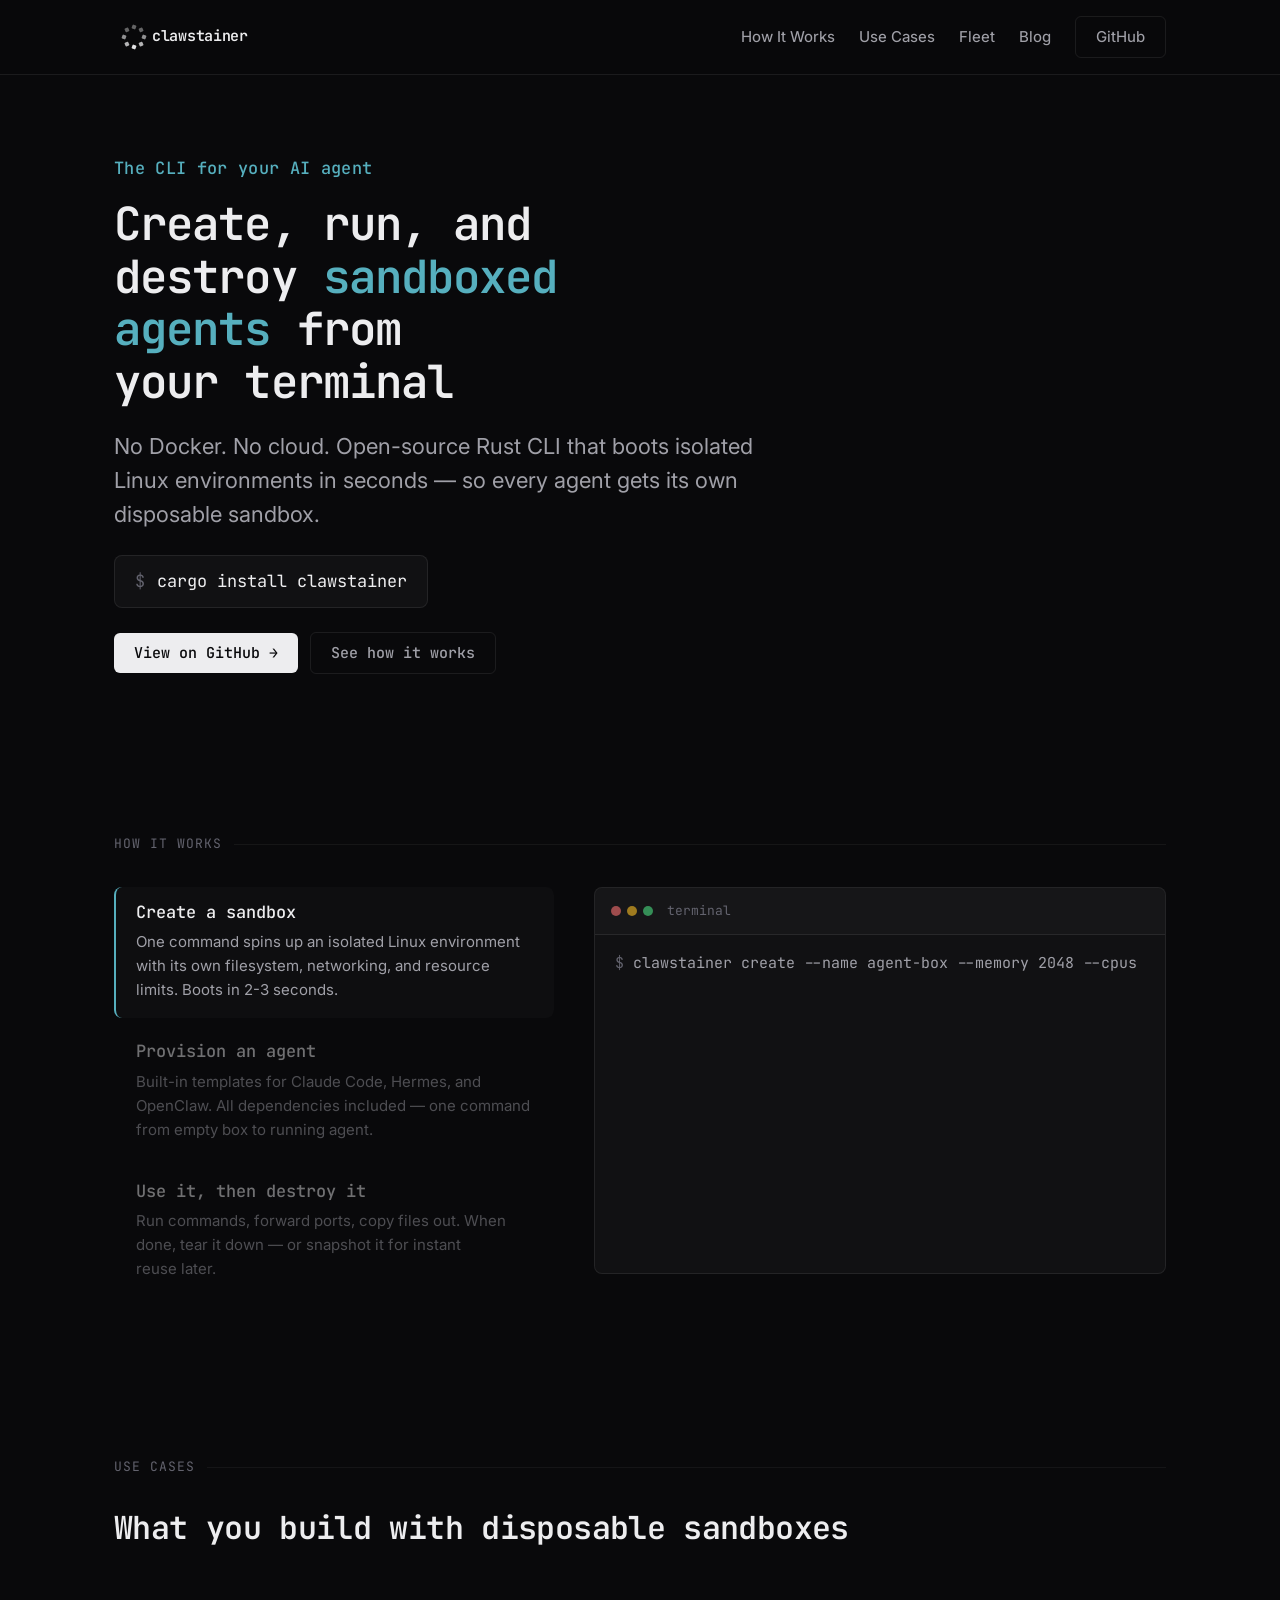
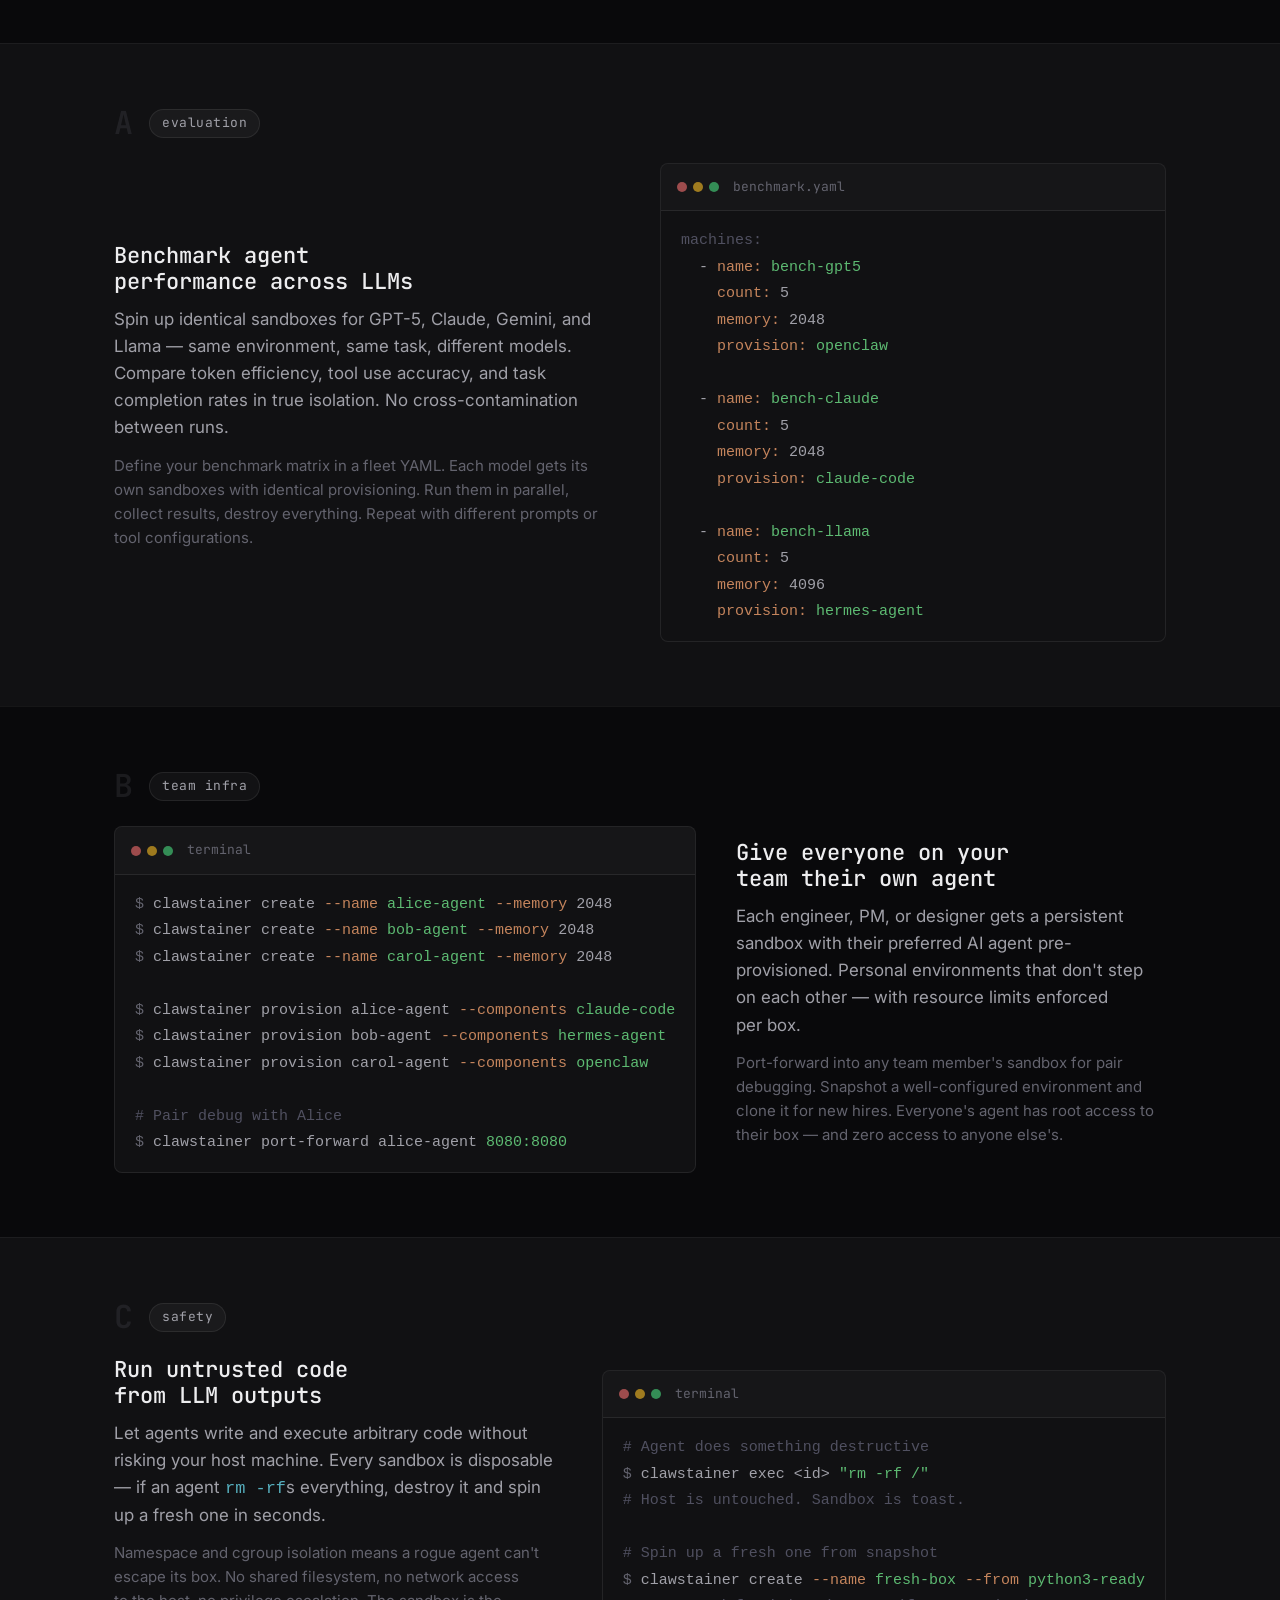
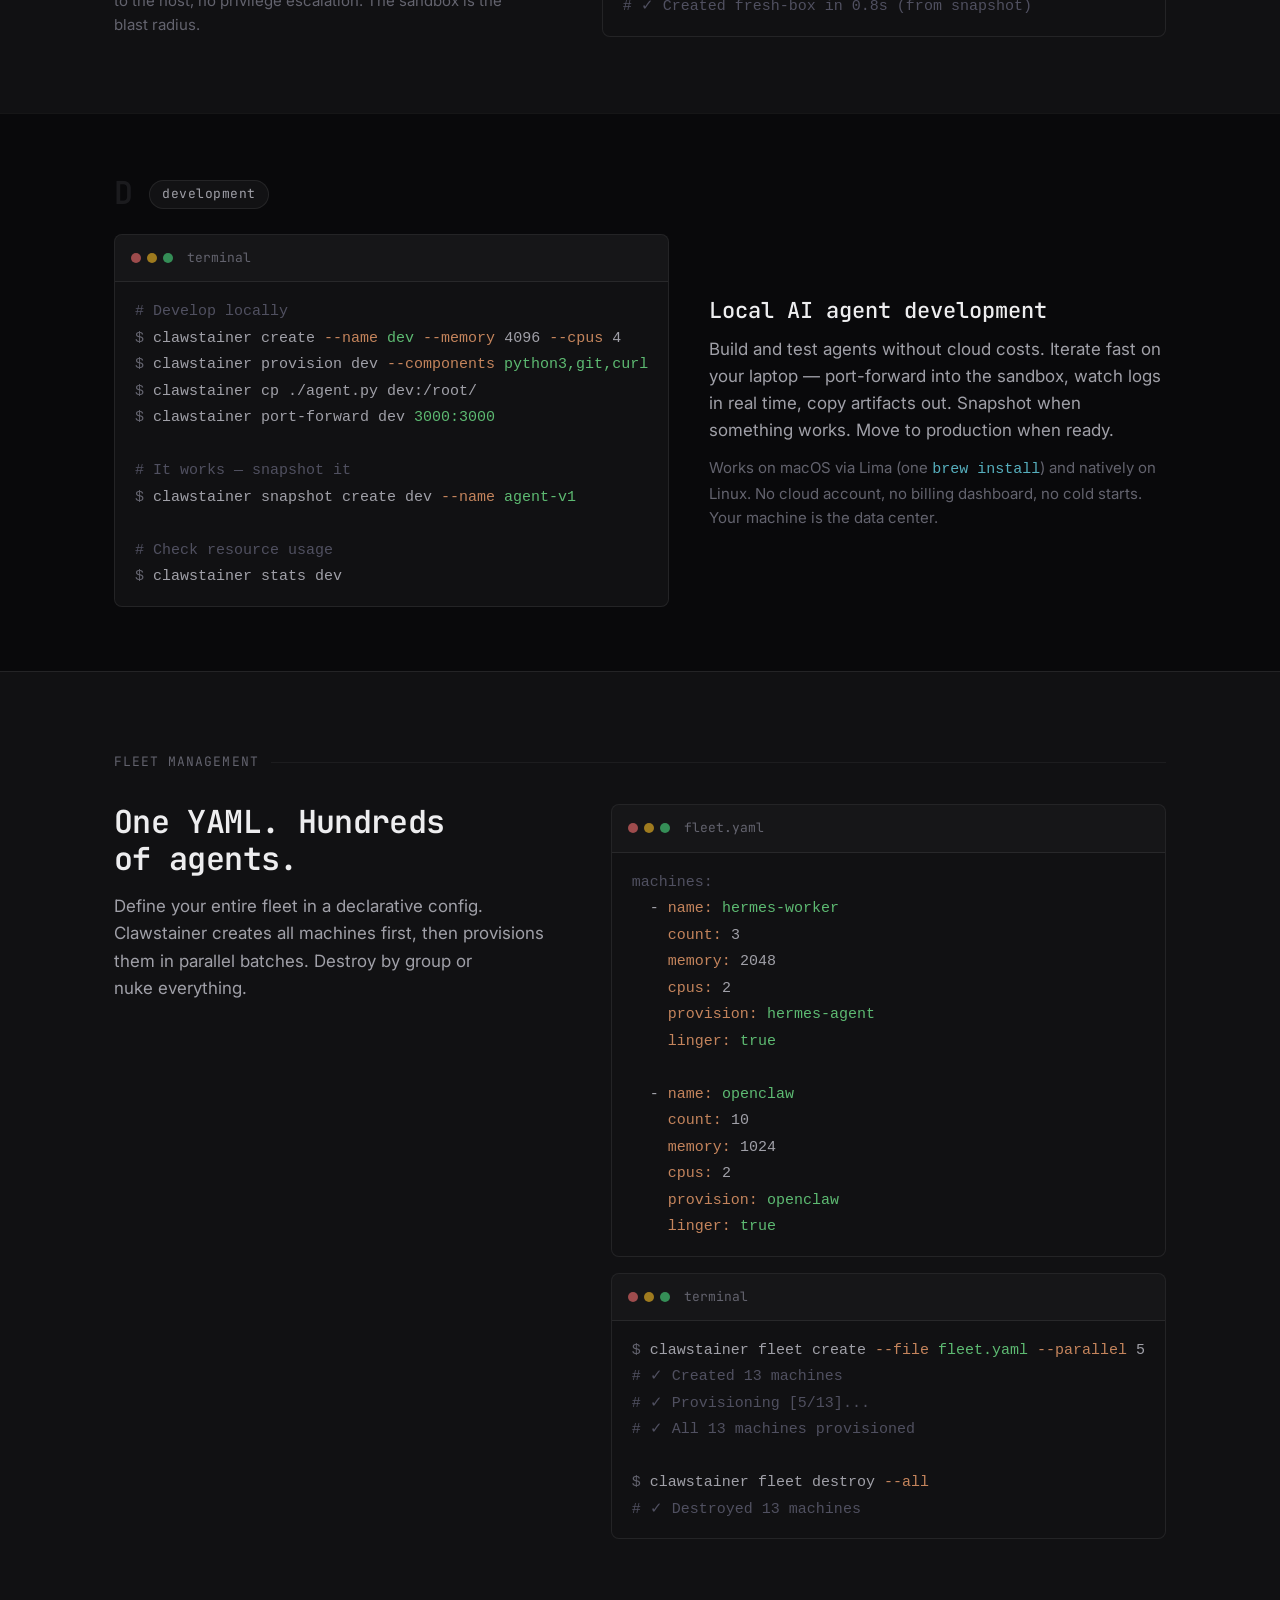
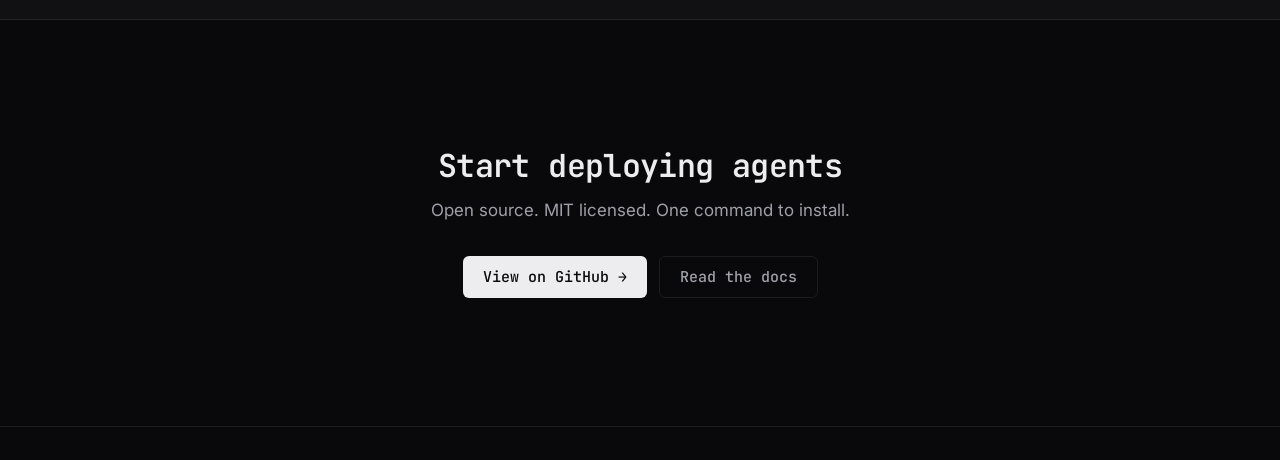
==== index.html @ b7672aec "Update hero sub: open-source Rust CLI wording" ====
<!DOCTYPE html>
<html lang="en">
<head>
  <meta charset="UTF-8">
  <meta name="viewport" content="width=device-width, initial-scale=1.0">
  <title>Clawstainer — The CLI for AI Agent Sandboxes</title>
  <meta name="description" content="Open-source Rust CLI for running AI agents in disposable sandboxes. No Docker. Boots in seconds. Local-first.">
  <meta property="og:title" content="Clawstainer — The CLI for AI Agent Sandboxes">
  <meta property="og:description" content="One CLI to create, provision, and destroy isolated sandboxes for your AI agents. Built in Rust.">

  <!-- Fonts -->
  <link rel="preconnect" href="https://fonts.googleapis.com">
  <link rel="preconnect" href="https://fonts.gstatic.com" crossorigin>
  <link href="https://fonts.googleapis.com/css2?family=Inter:wght@400;500;600&family=JetBrains+Mono:wght@400;500;600;700&display=swap" rel="stylesheet">

  <link rel="stylesheet" href="./base.css">
  <link rel="stylesheet" href="./style.css">
</head>
<body>

  <!-- ==================== HEADER ==================== -->
  <header class="site-header">
    <div class="container">
      <a href="#" class="logo-group" aria-label="Clawstainer home">
        <svg width="180" height="40" viewBox="0 0 360 80" aria-hidden="true">
          <rect x="56.00" y="36.00" width="8.00" height="8.00" rx="1.5" fill="currentColor" opacity="0.60" transform="rotate(22.0 60.00 40.00)"/>
          <rect x="50.14" y="50.14" width="8.00" height="8.00" rx="1.5" fill="currentColor" opacity="0.75" transform="rotate(67.0 54.14 54.14)"/>
          <rect x="36.00" y="56.00" width="8.00" height="8.00" rx="1.5" fill="currentColor" opacity="0.95" transform="rotate(112.0 40.00 60.00)"/>
          <rect x="21.86" y="50.14" width="8.00" height="8.00" rx="1.5" fill="currentColor" opacity="0.75" transform="rotate(157.0 25.86 54.14)"/>
          <rect x="16.00" y="36.00" width="8.00" height="8.00" rx="1.5" fill="currentColor" opacity="0.60" transform="rotate(202.0 20.00 40.00)"/>
          <rect x="21.86" y="21.86" width="8.00" height="8.00" rx="1.5" fill="currentColor" opacity="0.40" transform="rotate(247.0 25.86 25.86)"/>
          <rect x="36.00" y="16.00" width="8.00" height="8.00" rx="1.5" fill="currentColor" opacity="0.40" transform="rotate(292.0 40.00 20.00)"/>
          <rect x="50.14" y="21.86" width="8.00" height="8.00" rx="1.5" fill="currentColor" opacity="0.40" transform="rotate(337.0 54.14 25.86)"/>
          <text x="76" y="47" font-family="'JetBrains Mono', monospace" font-size="30" font-weight="600" fill="currentColor" letter-spacing="-0.02em">clawstainer</text>
        </svg>
      </a>
      <nav>
        <ul class="nav-links" role="list">
          <li><a href="#how">How It Works</a></li>
          <li><a href="#use-cases">Use Cases</a></li>
          <li><a href="#fleet">Fleet</a></li>
          <li><a href="./blog/index.html">Blog</a></li>
          <li><a href="https://github.com/friscobrisco/clawstainer" target="_blank" rel="noopener noreferrer" class="btn-ghost">GitHub</a></li>
        </ul>
      </nav>
    </div>
  </header>

  <!-- ==================== HERO ==================== -->
  <main>
    <section class="hero section" id="hero">
      <div class="container hero-content">
        <p class="hero-kicker">The CLI for your AI agent</p>
        <h1>Create, run, and destroy <span class="highlight">sandboxed agents</span> from your terminal</h1>
        <p class="hero-sub">No Docker. No cloud. Open-source Rust CLI that boots isolated Linux environments in seconds — so every agent gets its own disposable sandbox.</p>
        <div class="hero-install">
          <code class="install-cmd"><span class="install-prompt">$</span> cargo install clawstainer</code>
        </div>
        <div class="hero-actions">
          <a href="https://github.com/friscobrisco/clawstainer" target="_blank" rel="noopener noreferrer" class="btn-primary">
            View on GitHub →
          </a>
          <a href="#how" class="btn-ghost">
            See how it works
          </a>
        </div>
      </div>
    </section>

    <!-- ==================== HOW IT WORKS ==================== -->
    <section class="section" id="how">
      <div class="container">
        <div class="section-label">
          <span class="annotation">How It Works</span>
        </div>

        <div class="how-layout">
          <div class="how-steps">
            <div class="how-step" data-step="0">
              <h3>Create a sandbox</h3>
              <p>One command spins up an isolated Linux environment with its own filesystem, networking, and resource limits. Boots in 2-3 seconds.</p>
            </div>

            <div class="how-step" data-step="1">
              <h3>Provision an agent</h3>
              <p>Built-in templates for Claude Code, Hermes, and OpenClaw. All dependencies included — one command from empty box to running agent.</p>
            </div>

            <div class="how-step" data-step="2">
              <h3>Use it, then destroy it</h3>
              <p>Run commands, forward ports, copy files out. When done, tear it down — or snapshot it for instant reuse later.</p>
            </div>
          </div>

          <div class="how-terminal-wrap">
            <div class="terminal">
              <div class="terminal-header">
                <span class="terminal-dot"></span>
                <span class="terminal-dot"></span>
                <span class="terminal-dot"></span>
                <span class="terminal-title">terminal</span>
              </div>
              <div class="terminal-body" id="how-terminal">
                <div class="term-line" data-step="0"><span class="prompt">$ </span><span class="term-typed"></span></div>
                <div class="term-line term-output" data-step="0"><span class="comment">✓ Created agent-box in 1.2s</span></div>
                <div class="term-line term-blank" data-step="0"></div>
                <div class="term-line" data-step="1"><span class="prompt">$ </span><span class="term-typed"></span></div>
                <div class="term-line term-output" data-step="1"><span class="comment">✓ Provisioned claude-code on agent-box</span></div>
                <div class="term-line term-blank" data-step="1"></div>
                <div class="term-line" data-step="2"><span class="prompt">$ </span><span class="term-typed"></span></div>
                <div class="term-line term-output" data-step="2"><span class="comment">✓ Training complete — saved model.pt</span></div>
                <div class="term-line" data-step="2"><span class="prompt">$ </span><span class="term-typed"></span></div>
                <div class="term-line term-output" data-step="2"><span class="comment">✓ Snapshot trained-model created</span></div>
                <div class="term-line" data-step="2"><span class="prompt">$ </span><span class="term-typed"></span></div>
                <div class="term-line term-output" data-step="2"><span class="comment">✓ Destroyed agent-box</span></div>
              </div>
            </div>
          </div>
        </div>
      </div>
    </section>

    <!-- ==================== USE CASES ==================== -->
    <section class="section" id="use-cases">
      <div class="container">
        <div class="section-label">
          <span class="annotation">Use Cases</span>
        </div>

        <h2 class="section-heading">What you build with disposable sandboxes</h2>
      </div>
    </section>

    <!-- USE CASE A: Benchmark -->
    <section class="uc-block uc-block--alt fade-in">
      <div class="container">
        <div class="uc-header">
          <span class="uc-number">A</span>
          <span class="use-case-tag">evaluation</span>
        </div>
        <div class="use-case">
          <div class="use-case-text">
            <h3>Benchmark agent performance across LLMs</h3>
            <p>Spin up identical sandboxes for GPT-5, Claude, Gemini, and Llama — same environment, same task, different models. Compare token efficiency, tool use accuracy, and task completion rates in true isolation. No cross-contamination between runs.</p>
            <p class="use-case-detail">Define your benchmark matrix in a fleet YAML. Each model gets its own sandboxes with identical provisioning. Run them in parallel, collect results, destroy everything. Repeat with different prompts or tool configurations.</p>
          </div>
          <div class="use-case-terminal">
            <div class="terminal">
              <div class="terminal-header">
                <span class="terminal-dot"></span>
                <span class="terminal-dot"></span>
                <span class="terminal-dot"></span>
                <span class="terminal-title">benchmark.yaml</span>
              </div>
              <div class="terminal-body">
<code><span class="comment">machines:</span>
  - <span class="flag">name:</span> <span class="string">bench-gpt5</span>
    <span class="flag">count:</span> 5
    <span class="flag">memory:</span> 2048
    <span class="flag">provision:</span> <span class="string">openclaw</span>

  - <span class="flag">name:</span> <span class="string">bench-claude</span>
    <span class="flag">count:</span> 5
    <span class="flag">memory:</span> 2048
    <span class="flag">provision:</span> <span class="string">claude-code</span>

  - <span class="flag">name:</span> <span class="string">bench-llama</span>
    <span class="flag">count:</span> 5
    <span class="flag">memory:</span> 4096
    <span class="flag">provision:</span> <span class="string">hermes-agent</span></code>
              </div>
            </div>
          </div>
        </div>
      </div>
    </section>

    <!-- USE CASE B: Team agents -->
    <section class="uc-block fade-in">
      <div class="container">
        <div class="uc-header">
          <span class="uc-number">B</span>
          <span class="use-case-tag">team infra</span>
        </div>
        <div class="use-case use-case--reverse">
          <div class="use-case-text">
            <h3>Give everyone on your team their own agent</h3>
            <p>Each engineer, PM, or designer gets a persistent sandbox with their preferred AI agent pre-provisioned. Personal environments that don't step on each other — with resource limits enforced per box.</p>
            <p class="use-case-detail">Port-forward into any team member's sandbox for pair debugging. Snapshot a well-configured environment and clone it for new hires. Everyone's agent has root access to their box — and zero access to anyone else's.</p>
          </div>
          <div class="use-case-terminal">
            <div class="terminal">
              <div class="terminal-header">
                <span class="terminal-dot"></span>
                <span class="terminal-dot"></span>
                <span class="terminal-dot"></span>
                <span class="terminal-title">terminal</span>
              </div>
              <div class="terminal-body">
<code><span class="prompt">$ </span>clawstainer create <span class="flag">--name</span> <span class="string">alice-agent</span> <span class="flag">--memory</span> 2048
<span class="prompt">$ </span>clawstainer create <span class="flag">--name</span> <span class="string">bob-agent</span> <span class="flag">--memory</span> 2048
<span class="prompt">$ </span>clawstainer create <span class="flag">--name</span> <span class="string">carol-agent</span> <span class="flag">--memory</span> 2048

<span class="prompt">$ </span>clawstainer provision alice-agent <span class="flag">--components</span> <span class="string">claude-code</span>
<span class="prompt">$ </span>clawstainer provision bob-agent <span class="flag">--components</span> <span class="string">hermes-agent</span>
<span class="prompt">$ </span>clawstainer provision carol-agent <span class="flag">--components</span> <span class="string">openclaw</span>

<span class="comment"># Pair debug with Alice</span>
<span class="prompt">$ </span>clawstainer port-forward alice-agent <span class="string">8080:8080</span></code>
              </div>
            </div>
          </div>
        </div>
      </div>
    </section>

    <!-- USE CASE C: Safe execution -->
    <section class="uc-block uc-block--alt fade-in">
      <div class="container">
        <div class="uc-header">
          <span class="uc-number">C</span>
          <span class="use-case-tag">safety</span>
        </div>
        <div class="use-case">
          <div class="use-case-text">
            <h3>Run untrusted code from LLM outputs</h3>
            <p>Let agents write and execute arbitrary code without risking your host machine. Every sandbox is disposable — if an agent <code style="color:var(--color-primary)">rm -rf</code>s everything, destroy it and spin up a fresh one in seconds.</p>
            <p class="use-case-detail">Namespace and cgroup isolation means a rogue agent can't escape its box. No shared filesystem, no network access to the host, no privilege escalation. The sandbox is the blast radius.</p>
          </div>
          <div class="use-case-terminal">
            <div class="terminal">
              <div class="terminal-header">
                <span class="terminal-dot"></span>
                <span class="terminal-dot"></span>
                <span class="terminal-dot"></span>
                <span class="terminal-title">terminal</span>
              </div>
              <div class="terminal-body">
<code><span class="comment"># Agent does something destructive</span>
<span class="prompt">$ </span>clawstainer exec &lt;id&gt; <span class="string">"rm -rf /"</span>
<span class="comment"># Host is untouched. Sandbox is toast.</span>

<span class="comment"># Spin up a fresh one from snapshot</span>
<span class="prompt">$ </span>clawstainer create <span class="flag">--name</span> <span class="string">fresh-box</span> <span class="flag">--from</span> <span class="string">python3-ready</span>
<span class="comment"># ✓ Created fresh-box in 0.8s (from snapshot)</span></code>
              </div>
            </div>
          </div>
        </div>
      </div>
    </section>

    <!-- USE CASE D: Local dev -->
    <section class="uc-block fade-in">
      <div class="container">
        <div class="uc-header">
          <span class="uc-number">D</span>
          <span class="use-case-tag">development</span>
        </div>
        <div class="use-case use-case--reverse">
          <div class="use-case-text">
            <h3>Local AI agent development</h3>
            <p>Build and test agents without cloud costs. Iterate fast on your laptop — port-forward into the sandbox, watch logs in real time, copy artifacts out. Snapshot when something works. Move to production when ready.</p>
            <p class="use-case-detail">Works on macOS via Lima (one <code style="color:var(--color-primary)">brew install</code>) and natively on Linux. No cloud account, no billing dashboard, no cold starts. Your machine is the data center.</p>
          </div>
          <div class="use-case-terminal">
            <div class="terminal">
              <div class="terminal-header">
                <span class="terminal-dot"></span>
                <span class="terminal-dot"></span>
                <span class="terminal-dot"></span>
                <span class="terminal-title">terminal</span>
              </div>
              <div class="terminal-body">
<code><span class="comment"># Develop locally</span>
<span class="prompt">$ </span>clawstainer create <span class="flag">--name</span> <span class="string">dev</span> <span class="flag">--memory</span> 4096 <span class="flag">--cpus</span> 4
<span class="prompt">$ </span>clawstainer provision dev <span class="flag">--components</span> <span class="string">python3,git,curl</span>
<span class="prompt">$ </span>clawstainer cp ./agent.py dev:/root/
<span class="prompt">$ </span>clawstainer port-forward dev <span class="string">3000:3000</span>

<span class="comment"># It works — snapshot it</span>
<span class="prompt">$ </span>clawstainer snapshot create dev <span class="flag">--name</span> <span class="string">agent-v1</span>

<span class="comment"># Check resource usage</span>
<span class="prompt">$ </span>clawstainer stats dev</code>
              </div>
            </div>
          </div>
        </div>
      </div>
    </section>

    <!-- ==================== FLEET ==================== -->
    <section class="section fleet-section" id="fleet">
      <div class="container">
        <div class="section-label">
          <span class="annotation">Fleet Management</span>
        </div>

        <div class="fleet-layout">
          <div class="fleet-text">
            <h2 class="section-heading">One YAML. Hundreds of agents.</h2>
            <p class="section-desc">Define your entire fleet in a declarative config. Clawstainer creates all machines first, then provisions them in parallel batches. Destroy by group or nuke everything.</p>
          </div>

          <div class="fleet-terminals">
            <div class="terminal fade-in">
              <div class="terminal-header">
                <span class="terminal-dot"></span>
                <span class="terminal-dot"></span>
                <span class="terminal-dot"></span>
                <span class="terminal-title">fleet.yaml</span>
              </div>
              <div class="terminal-body">
<code><span class="comment">machines:</span>
  - <span class="flag">name:</span> <span class="string">hermes-worker</span>
    <span class="flag">count:</span> 3
    <span class="flag">memory:</span> 2048
    <span class="flag">cpus:</span> 2
    <span class="flag">provision:</span> <span class="string">hermes-agent</span>
    <span class="flag">linger:</span> <span class="string">true</span>

  - <span class="flag">name:</span> <span class="string">openclaw</span>
    <span class="flag">count:</span> 10
    <span class="flag">memory:</span> 1024
    <span class="flag">cpus:</span> 2
    <span class="flag">provision:</span> <span class="string">openclaw</span>
    <span class="flag">linger:</span> <span class="string">true</span></code>
              </div>
            </div>

            <div class="terminal fade-in">
              <div class="terminal-header">
                <span class="terminal-dot"></span>
                <span class="terminal-dot"></span>
                <span class="terminal-dot"></span>
                <span class="terminal-title">terminal</span>
              </div>
              <div class="terminal-body">
<code><span class="prompt">$ </span>clawstainer fleet create <span class="flag">--file</span> <span class="string">fleet.yaml</span> <span class="flag">--parallel</span> 5
<span class="comment"># ✓ Created 13 machines</span>
<span class="comment"># ✓ Provisioning [5/13]...</span>
<span class="comment"># ✓ All 13 machines provisioned</span>

<span class="prompt">$ </span>clawstainer fleet destroy <span class="flag">--all</span>
<span class="comment"># ✓ Destroyed 13 machines</span></code>
              </div>
            </div>
          </div>
        </div>

      </div>
    </section>

    <!-- ==================== CTA ==================== -->
    <section class="cta-section section">
      <div class="container">
        <h2>Start deploying agents</h2>
        <p>Open source. MIT licensed. One command to install.</p>
        <div class="cta-actions">
          <a href="https://github.com/friscobrisco/clawstainer" target="_blank" rel="noopener noreferrer" class="btn-primary">
            View on GitHub →
          </a>
          <a href="https://github.com/friscobrisco/clawstainer/blob/main/docs.md" target="_blank" rel="noopener noreferrer" class="btn-ghost">
            Read the docs
          </a>
        </div>
      </div>
    </section>

  </main>

  <!-- ==================== FOOTER ==================== -->
  <footer class="site-footer">
    <div class="container">
      <span class="footer-text">© 2026 Clawstainer. All rights reserved.</span>
      <ul class="footer-links" role="list">
        <li><a href="https://github.com/friscobrisco/clawstainer" target="_blank" rel="noopener noreferrer">GitHub</a></li>
        <li><a href="https://github.com/friscobrisco/clawstainer/blob/main/docs.md" target="_blank" rel="noopener noreferrer">Docs</a></li>
      </ul>
    </div>
  </footer>

  <script>
  (function() {
    const commands = [
      // step 0: create
      'clawstainer create --name agent-box --memory 2048 --cpus 2',
      // step 1: provision
      'clawstainer provision agent-box --components claude-code',
      // step 2: use & destroy
      'clawstainer exec agent-box "python3 train.py"',
      'clawstainer snapshot create agent-box --name trained-model',
      'clawstainer destroy agent-box'
    ];

    const stepMap = [0, 1, 2, 2, 2]; // which step index each command belongs to
    const lines = document.querySelectorAll('#how-terminal .term-line');
    const typedSpans = document.querySelectorAll('#how-terminal .term-typed');
    const steps = document.querySelectorAll('.how-step[data-step]');
    let started = false;

    // Initially hide all lines
    lines.forEach(l => l.style.opacity = '0');

    function activateStep(idx) {
      steps.forEach(s => s.classList.remove('how-step--active'));
      if (steps[idx]) steps[idx].classList.add('how-step--active');
    }

    function typeText(span, text, speed) {
      return new Promise(resolve => {
        let i = 0;
        function tick() {
          if (i <= text.length) {
            span.textContent = text.slice(0, i);
            i++;
            setTimeout(tick, speed);
          } else {
            resolve();
          }
        }
        tick();
      });
    }

    function sleep(ms) { return new Promise(r => setTimeout(r, ms)); }

    async function run() {
      let cmdIdx = 0;
      for (let i = 0; i < lines.length; i++) {
        const line = lines[i];
        const step = parseInt(line.dataset.step);
        activateStep(step);

        if (line.classList.contains('term-blank')) {
          line.style.opacity = '1';
          await sleep(100);
          continue;
        }

        const typed = line.querySelector('.term-typed');
        if (typed && cmdIdx < commands.length) {
          line.style.opacity = '1';
          await typeText(typed, commands[cmdIdx], 22);
          cmdIdx++;
          await sleep(250);
          // Show the output line(s) that follow
          let next = i + 1;
          while (next < lines.length && lines[next].classList.contains('term-output')) {
            lines[next].style.opacity = '1';
            await sleep(350);
            next++;
          }
          // Skip blanks after output
          while (next < lines.length && lines[next].classList.contains('term-blank')) {
            lines[next].style.opacity = '1';
            next++;
          }
          i = next - 1; // -1 because loop increments
          await sleep(400);
        } else if (!typed) {
          line.style.opacity = '1';
          await sleep(100);
        }
      }
    }

    // Trigger on scroll into view
    const terminal = document.getElementById('how-terminal');
    const observer = new IntersectionObserver(entries => {
      if (entries[0].isIntersecting && !started) {
        started = true;
        activateStep(0);
        run();
        observer.disconnect();
      }
    }, { threshold: 0.3 });
    observer.observe(terminal);
  })();
  </script>
</body>
</html>
---- base.css ----
/* base.css */
*, *::before, *::after { box-sizing: border-box; margin: 0; padding: 0; }

html {
  -moz-text-size-adjust: none;
  -webkit-text-size-adjust: none;
  text-size-adjust: none;
  -webkit-font-smoothing: antialiased;
  -moz-osx-font-smoothing: grayscale;
  text-rendering: optimizeLegibility;
  scroll-behavior: smooth;
  hanging-punctuation: first last;
  scroll-padding-top: var(--space-16);
}

body {
  min-height: 100dvh;
  line-height: 1.6;
  font-family: var(--font-body, sans-serif);
  font-size: var(--text-base);
  color: var(--color-text);
  background-color: var(--color-bg);
}

img, picture, video, canvas, svg { display: block; max-width: 100%; height: auto; }
ul[role="list"], ol[role="list"] { list-style: none; }
input, button, textarea, select { font: inherit; color: inherit; }

h1, h2, h3, h4, h5, h6 { text-wrap: balance; line-height: 1.15; }
p, li, figcaption { text-wrap: pretty; max-width: 72ch; }

::selection {
  background: oklch(from var(--color-primary) l c h / 0.25);
  color: var(--color-text);
}

:focus-visible {
  outline: 2px solid var(--color-primary);
  outline-offset: 3px;
  border-radius: var(--radius-sm);
}

@media (prefers-reduced-motion: reduce) {
  *, *::before, *::after {
    animation-duration: 0.01ms !important;
    animation-iteration-count: 1 !important;
    transition-duration: 0.01ms !important;
    scroll-behavior: auto !important;
  }
}

button { cursor: pointer; background: none; border: none; }
table { border-collapse: collapse; width: 100%; }

a, button, [role="button"], [role="link"], input, textarea, select {
  transition: color var(--transition-fast, 150ms ease),
              background var(--transition-fast, 150ms ease),
              border-color var(--transition-fast, 150ms ease),
              box-shadow var(--transition-fast, 150ms ease);
}

.sr-only {
  position: absolute; width: 1px; height: 1px; padding: 0; margin: -1px;
  overflow: hidden; clip: rect(0, 0, 0, 0); white-space: nowrap; border-width: 0;
}
---- style.css ----
/* ============================================================
   CLAWSTAINER — Minimal Dark
   Clean dark background, monospace headings, neutral palette
   with a single accent. Vercel/Linear-inspired.
   ============================================================ */

/* --- Type Scale --- */
:root {
  --text-xs:   clamp(0.75rem,  0.7rem  + 0.25vw, 0.8125rem);
  --text-sm:   clamp(0.8125rem, 0.78rem + 0.2vw, 0.9375rem);
  --text-base: clamp(0.9375rem, 0.9rem  + 0.2vw, 1.0625rem);
  --text-lg:   clamp(1.125rem, 1rem    + 0.65vw, 1.375rem);
  --text-xl:   clamp(1.375rem, 1.1rem  + 1.1vw,  2rem);
  --text-2xl:  clamp(1.75rem,  1.1rem  + 2.2vw,  3rem);
}

/* --- Spacing (4px base) --- */
:root {
  --space-1:  0.25rem;
  --space-2:  0.5rem;
  --space-3:  0.75rem;
  --space-4:  1rem;
  --space-5:  1.25rem;
  --space-6:  1.5rem;
  --space-8:  2rem;
  --space-10: 2.5rem;
  --space-12: 3rem;
  --space-16: 4rem;
  --space-20: 5rem;
  --space-24: 6rem;
  --space-32: 8rem;
}

/* --- Color Palette: Minimal Dark --- */
:root {
  --color-bg:              #09090b;
  --color-surface:         #111113;
  --color-surface-2:       #18181b;
  --color-border:          rgba(255, 255, 255, 0.08);
  --color-divider:         rgba(255, 255, 255, 0.05);

  --color-text:            #ededef;
  --color-text-secondary:  #a0a0a8;
  --color-text-muted:      #63636e;

  --color-primary:         #56afbe;
  --color-primary-muted:   rgba(86, 175, 190, 0.15);

  /* syntax highlighting only */
  --color-syntax-flag:     #c4845c;
  --color-syntax-string:   #5dba72;
  --color-syntax-comment:  #505060;

  --radius-sm: 6px;
  --radius-md: 8px;
  --radius-lg: 12px;

  --transition-fast: 150ms ease;

  --content-narrow: 640px;
  --content-default: 960px;
  --content-wide: 1100px;

  --font-display: 'JetBrains Mono', 'Fira Code', monospace;
  --font-body: 'Inter', -apple-system, system-ui, sans-serif;
  --font-mono: 'JetBrains Mono', 'Fira Code', monospace;
}

/* --- No background grid — solid color --- */
body {
  background: var(--color-bg);
}

/* ============================================================
   UTILITY
   ============================================================ */
.container {
  max-width: var(--content-wide);
  margin-inline: auto;
  padding-inline: var(--space-6);
}

.annotation {
  font-family: var(--font-mono);
  font-size: var(--text-xs);
  color: var(--color-text-muted);
  letter-spacing: 0.08em;
  text-transform: uppercase;
}

.section-number {
  font-family: var(--font-mono);
  font-size: var(--text-xs);
  color: var(--color-text-muted);
  letter-spacing: 0.12em;
}

/* ============================================================
   HEADER / NAV
   ============================================================ */
.site-header {
  position: sticky;
  top: 0;
  z-index: 50;
  padding: var(--space-4) 0;
  background: rgba(9, 9, 11, 0.8);
  backdrop-filter: blur(16px);
  -webkit-backdrop-filter: blur(16px);
  border-bottom: 1px solid var(--color-border);
}

.site-header .container {
  display: flex;
  align-items: center;
  justify-content: space-between;
}

.logo-group {
  display: flex;
  align-items: center;
  gap: var(--space-3);
  text-decoration: none;
  color: var(--color-text);
}

.nav-links {
  display: flex;
  align-items: center;
  gap: var(--space-6);
  list-style: none;
}

.nav-links a {
  font-family: var(--font-body);
  font-size: var(--text-sm);
  font-weight: 450;
  color: var(--color-text-secondary);
  text-decoration: none;
  transition: color var(--transition-fast);
}

.nav-links a:hover {
  color: var(--color-text);
}

/* ============================================================
   BUTTONS
   ============================================================ */
.btn-primary {
  display: inline-flex;
  align-items: center;
  gap: var(--space-2);
  padding: var(--space-2) var(--space-5);
  font-family: var(--font-mono);
  font-size: var(--text-sm);
  font-weight: 500;
  color: var(--color-bg);
  background: var(--color-text);
  border-radius: var(--radius-sm);
  text-decoration: none;
  transition: opacity var(--transition-fast),
              transform var(--transition-fast);
}

.btn-primary:hover {
  opacity: 0.85;
  transform: translateY(-1px);
}

.btn-primary:active {
  transform: translateY(0);
}

.btn-ghost {
  display: inline-flex;
  align-items: center;
  gap: var(--space-2);
  padding: var(--space-2) var(--space-5);
  font-family: var(--font-mono);
  font-size: var(--text-sm);
  font-weight: 500;
  color: var(--color-text-secondary);
  background: transparent;
  border: 1px solid var(--color-border);
  border-radius: var(--radius-sm);
  text-decoration: none;
  transition: border-color var(--transition-fast),
              color var(--transition-fast),
              transform var(--transition-fast);
}

.btn-ghost:hover {
  border-color: rgba(255, 255, 255, 0.2);
  color: var(--color-text);
  transform: translateY(-1px);
}

.btn-ghost:active {
  transform: translateY(0);
}

/* ============================================================
   HERO
   ============================================================ */
.hero {
  padding: clamp(var(--space-16), 12vw, var(--space-32)) 0 clamp(var(--space-12), 8vw, var(--space-24));
  text-align: left;
}

.hero-kicker {
  font-family: var(--font-mono);
  font-size: var(--text-base);
  font-weight: 500;
  color: var(--color-primary);
  letter-spacing: 0.02em;
  margin-bottom: var(--space-4);
}

.hero h1 {
  font-family: var(--font-display);
  font-size: var(--text-2xl);
  font-weight: 600;
  color: var(--color-text);
  line-height: 1.15;
  max-width: 20ch;
  margin-bottom: var(--space-5);
  letter-spacing: -0.02em;
}

.hero h1 .highlight {
  color: var(--color-primary);
}

.hero-sub {
  font-family: var(--font-body);
  font-size: var(--text-lg);
  font-weight: 400;
  color: var(--color-text-secondary);
  max-width: 52ch;
  line-height: 1.55;
  margin-bottom: var(--space-6);
}

.hero-install {
  margin-bottom: var(--space-6);
}

.install-cmd {
  display: inline-flex;
  align-items: center;
  gap: var(--space-3);
  font-family: var(--font-mono);
  font-size: var(--text-base);
  font-weight: 400;
  color: var(--color-text);
  background: var(--color-surface);
  border: 1px solid var(--color-border);
  border-radius: var(--radius-md);
  padding: var(--space-3) var(--space-5);
}

.install-prompt {
  color: var(--color-text-muted);
  user-select: none;
}

.hero-actions {
  display: flex;
  gap: var(--space-3);
  align-items: center;
  flex-wrap: wrap;
}

/* ============================================================
   SECTIONS
   ============================================================ */
.section {
  padding: clamp(var(--space-12), 7vw, var(--space-20)) 0;
  position: relative;
}

.section-label {
  display: flex;
  align-items: center;
  gap: var(--space-3);
  margin-bottom: var(--space-8);
}

.section-label::after {
  content: '';
  flex: 1;
  height: 1px;
  background: var(--color-divider);
}

.section-heading {
  font-family: var(--font-display);
  font-size: var(--text-xl);
  font-weight: 600;
  color: var(--color-text);
  margin-bottom: var(--space-4);
  letter-spacing: -0.02em;
}

.section-desc {
  font-size: var(--text-base);
  color: var(--color-text-secondary);
  max-width: 56ch;
  margin-bottom: var(--space-10);
}

/* ============================================================
   HOW IT WORKS — Two-column with animated terminal
   ============================================================ */
.how-layout {
  display: grid;
  grid-template-columns: 1fr;
  gap: var(--space-8);
}

@media (min-width: 768px) {
  .how-layout {
    grid-template-columns: 1fr 1.3fr;
    gap: var(--space-10);
    align-items: start;
  }
}

.how-steps {
  display: flex;
  flex-direction: column;
  gap: var(--space-2);
}

.how-step {
  padding: var(--space-4) var(--space-5);
  border-radius: var(--radius-md);
  border-left: 2px solid transparent;
  transition: border-color 0.3s ease, background 0.3s ease, opacity 0.3s ease;
  opacity: 0.45;
}

.how-step--active {
  border-left-color: var(--color-primary);
  background: rgba(255, 255, 255, 0.02);
  opacity: 1;
}

.how-step h3 {
  font-family: var(--font-display);
  font-size: var(--text-base);
  font-weight: 500;
  color: var(--color-text);
  margin-bottom: var(--space-2);
}

.how-step p {
  font-size: var(--text-sm);
  color: var(--color-text-secondary);
  line-height: 1.6;
}

.how-terminal-wrap {
  position: sticky;
  top: calc(60px + var(--space-6));
}

/* Animated terminal lines */
.term-line {
  transition: opacity 0.25s ease;
  min-height: 1.7em;
}

.term-blank {
  height: 0.85em;
}

.term-typed {
  color: var(--color-text-secondary);
}

/* ============================================================
   TERMINAL / CODE BLOCKS
   ============================================================ */
.terminal {
  background: var(--color-surface);
  border: 1px solid var(--color-border);
  border-radius: var(--radius-md);
  overflow: hidden;
  font-family: var(--font-mono);
  font-size: var(--text-sm);
  line-height: 1.7;
}

.terminal-header {
  display: flex;
  align-items: center;
  gap: 6px;
  padding: var(--space-3) var(--space-4);
  background: rgba(255, 255, 255, 0.02);
  border-bottom: 1px solid var(--color-border);
}

.terminal-dot {
  width: 10px;
  height: 10px;
  border-radius: 50%;
  background: var(--color-text-muted);
  opacity: 0.3;
}

.terminal-dot:nth-child(1) { background: #f87171; opacity: 0.6; }
.terminal-dot:nth-child(2) { background: #fbbf24; opacity: 0.6; }
.terminal-dot:nth-child(3) { background: #4ade80; opacity: 0.6; }

.terminal-title {
  font-size: var(--text-xs);
  color: var(--color-text-muted);
  margin-left: var(--space-2);
}

.terminal-body {
  padding: var(--space-4) var(--space-5);
  overflow-x: auto;
}

.terminal-body code {
  color: var(--color-text-secondary);
  white-space: pre;
}

.terminal-body .prompt {
  color: var(--color-text-muted);
  user-select: none;
}

.terminal-body .comment {
  color: var(--color-syntax-comment);
}

.terminal-body .flag {
  color: var(--color-syntax-flag);
}

.terminal-body .string {
  color: var(--color-syntax-string);
}

/* ============================================================
   USE CASE BLOCKS — Full-width alternating sections
   ============================================================ */
.uc-block {
  padding: clamp(var(--space-10), 6vw, var(--space-16)) 0;
  border-top: 1px solid var(--color-divider);
}

.uc-block--alt {
  background: var(--color-surface);
}

.uc-header {
  display: flex;
  align-items: center;
  gap: var(--space-4);
  margin-bottom: var(--space-6);
}

.uc-number {
  font-family: var(--font-mono);
  font-size: var(--text-xl);
  font-weight: 600;
  color: var(--color-text-muted);
  opacity: 0.2;
  line-height: 1;
}

.use-case {
  display: grid;
  grid-template-columns: 1fr;
  gap: var(--space-8);
  align-items: start;
}

@media (min-width: 768px) {
  .use-case {
    grid-template-columns: 1fr 1fr;
    gap: var(--space-10);
    align-items: center;
  }

  .use-case--reverse .use-case-text {
    order: 2;
  }

  .use-case--reverse .use-case-terminal {
    order: 1;
  }
}

.use-case-tag {
  display: inline-block;
  padding: 3px var(--space-3);
  font-family: var(--font-mono);
  font-size: var(--text-xs);
  color: var(--color-text-secondary);
  background: rgba(255, 255, 255, 0.04);
  border: 1px solid var(--color-border);
  border-radius: 100px;
  letter-spacing: 0.04em;
}

.use-case-text h3 {
  font-family: var(--font-display);
  font-size: var(--text-lg);
  font-weight: 500;
  color: var(--color-text);
  margin-bottom: var(--space-3);
}

.use-case-text p {
  font-size: var(--text-base);
  color: var(--color-text-secondary);
  line-height: 1.6;
  margin-bottom: var(--space-3);
}

.use-case-detail {
  font-size: var(--text-sm) !important;
  color: var(--color-text-muted) !important;
}

/* ============================================================
   FLEET
   ============================================================ */
.fleet-section {
  background: var(--color-surface);
  border-top: 1px solid var(--color-border);
  border-bottom: 1px solid var(--color-border);
}

.fleet-layout {
  display: grid;
  grid-template-columns: 1fr;
  gap: var(--space-10);
}

@media (min-width: 768px) {
  .fleet-layout {
    grid-template-columns: 1fr 1.2fr;
    align-items: start;
  }
}

.fleet-terminals {
  display: flex;
  flex-direction: column;
  gap: var(--space-4);
}

/* ============================================================
   CTA
   ============================================================ */
.cta-section {
  text-align: center;
  padding: clamp(var(--space-16), 10vw, var(--space-32)) 0;
}

.cta-section h2 {
  font-family: var(--font-display);
  font-size: var(--text-xl);
  font-weight: 600;
  color: var(--color-text);
  margin-bottom: var(--space-3);
  letter-spacing: -0.02em;
}

.cta-section p {
  color: var(--color-text-secondary);
  max-width: 40ch;
  margin: 0 auto var(--space-8);
}

.cta-actions {
  display: flex;
  gap: var(--space-3);
  justify-content: center;
  flex-wrap: wrap;
}

/* ============================================================
   FOOTER
   ============================================================ */
.site-footer {
  padding: var(--space-8) 0;
  border-top: 1px solid var(--color-border);
}

.site-footer .container {
  display: flex;
  align-items: center;
  justify-content: space-between;
  flex-wrap: wrap;
  gap: var(--space-4);
}

.footer-text {
  font-family: var(--font-mono);
  font-size: var(--text-xs);
  color: var(--color-text-muted);
}

.footer-links {
  display: flex;
  gap: var(--space-6);
  list-style: none;
}

.footer-links a {
  font-family: var(--font-body);
  font-size: var(--text-sm);
  color: var(--color-text-muted);
  text-decoration: none;
  transition: color var(--transition-fast);
}

.footer-links a:hover {
  color: var(--color-text);
}

/* ============================================================
   SCROLL REVEALS
   ============================================================ */
.fade-in {
  opacity: 1;
}

@supports (animation-timeline: scroll()) {
  .fade-in {
    opacity: 0;
    animation: reveal-fade linear both;
    animation-timeline: view();
    animation-range: entry 0% entry 80%;
  }
}

@keyframes reveal-fade {
  to { opacity: 1; }
}

/* ============================================================
   BLOG INDEX
   ============================================================ */
.blog-header {
  padding: clamp(var(--space-12), 8vw, var(--space-20)) 0 var(--space-8);
}

.blog-header h1 {
  font-family: var(--font-display);
  font-size: var(--text-xl);
  font-weight: 600;
  color: var(--color-text);
  margin-bottom: var(--space-2);
  letter-spacing: -0.02em;
}

.blog-header p {
  color: var(--color-text-secondary);
  font-size: var(--text-base);
}

.blog-list {
  padding-bottom: clamp(var(--space-16), 8vw, var(--space-24));
}

.blog-entry {
  display: block;
  text-decoration: none;
  padding: var(--space-8) 0;
  border-bottom: 1px solid var(--color-divider);
  transition: background var(--transition-fast);
}

.blog-entry:first-child {
  border-top: 1px solid var(--color-divider);
}

.blog-entry:hover {
  background: rgba(255, 255, 255, 0.01);
}

.blog-entry-meta {
  display: flex;
  align-items: center;
  gap: var(--space-4);
  margin-bottom: var(--space-3);
}

.blog-entry-date {
  font-family: var(--font-mono);
  font-size: var(--text-xs);
  color: var(--color-text-muted);
  letter-spacing: 0.04em;
}

.blog-entry-tag {
  display: inline-block;
  padding: 2px var(--space-2);
  font-family: var(--font-mono);
  font-size: 0.7rem;
  color: var(--color-text-secondary);
  background: rgba(255, 255, 255, 0.04);
  border: 1px solid var(--color-border);
  border-radius: 100px;
  letter-spacing: 0.04em;
}

.blog-entry h2 {
  font-family: var(--font-display);
  font-size: var(--text-lg);
  font-weight: 500;
  color: var(--color-text);
  margin-bottom: var(--space-2);
  transition: color var(--transition-fast);
}

.blog-entry:hover h2 {
  color: var(--color-text-secondary);
}

.blog-entry p {
  color: var(--color-text-secondary);
  font-size: var(--text-base);
  line-height: 1.6;
  max-width: 64ch;
}

/* ============================================================
   BLOG POST — Article layout
   ============================================================ */
.post-header {
  padding: clamp(var(--space-12), 8vw, var(--space-20)) 0 var(--space-8);
  max-width: var(--content-default);
  margin-inline: auto;
  padding-inline: var(--space-6);
}

.post-back {
  display: inline-flex;
  align-items: center;
  gap: var(--space-2);
  font-family: var(--font-mono);
  font-size: var(--text-xs);
  color: var(--color-text-muted);
  text-decoration: none;
  margin-bottom: var(--space-8);
  letter-spacing: 0.04em;
  transition: color var(--transition-fast);
}

.post-back:hover {
  color: var(--color-text);
}

.post-meta {
  display: flex;
  align-items: center;
  gap: var(--space-4);
  margin-bottom: var(--space-6);
}

.post-header h1 {
  font-family: var(--font-display);
  font-size: var(--text-xl);
  font-weight: 600;
  color: var(--color-text);
  line-height: 1.15;
  max-width: 24ch;
  letter-spacing: -0.02em;
}

/* --- Article body --- */
.post-body {
  max-width: var(--content-default);
  margin-inline: auto;
  padding: 0 var(--space-6) clamp(var(--space-16), 8vw, var(--space-24));
}

.post-body h2 {
  font-family: var(--font-display);
  font-size: var(--text-lg);
  font-weight: 500;
  color: var(--color-text);
  margin-top: var(--space-12);
  margin-bottom: var(--space-4);
  padding-top: var(--space-8);
  border-top: 1px solid var(--color-divider);
}

.post-body h2:first-child {
  margin-top: 0;
  padding-top: 0;
  border-top: none;
}

.post-body h3 {
  font-family: var(--font-display);
  font-size: var(--text-base);
  font-weight: 500;
  color: var(--color-text);
  margin-top: var(--space-8);
  margin-bottom: var(--space-3);
}

.post-body p {
  font-size: var(--text-base);
  color: var(--color-text-secondary);
  line-height: 1.7;
  margin-bottom: var(--space-5);
  max-width: 72ch;
}

.post-body a {
  color: var(--color-primary);
  text-decoration-color: rgba(86, 175, 190, 0.3);
  text-underline-offset: 3px;
  transition: text-decoration-color var(--transition-fast);
}

.post-body a:hover {
  text-decoration-color: var(--color-primary);
}

.post-body strong {
  color: var(--color-text);
  font-weight: 600;
}

.post-body em {
  color: var(--color-text-secondary);
  font-style: italic;
}

.post-body ul, .post-body ol {
  color: var(--color-text-secondary);
  font-size: var(--text-base);
  line-height: 1.7;
  padding-left: var(--space-6);
  margin-bottom: var(--space-5);
}

.post-body li {
  margin-bottom: var(--space-2);
}

.post-body li::marker {
  color: var(--color-text-muted);
}

.post-body hr {
  border: none;
  height: 1px;
  background: var(--color-divider);
  margin: var(--space-10) 0;
}

/* --- Code blocks in articles --- */
.post-body pre {
  background: var(--color-surface);
  border: 1px solid var(--color-border);
  border-radius: var(--radius-md);
  padding: var(--space-5);
  margin-bottom: var(--space-5);
  overflow-x: auto;
  -webkit-overflow-scrolling: touch;
}

.post-body pre code {
  font-family: var(--font-mono);
  font-size: var(--text-sm);
  color: var(--color-text-secondary);
  line-height: 1.7;
  white-space: pre;
}

.post-body p code,
.post-body li code {
  font-family: var(--font-mono);
  font-size: 0.9em;
  color: var(--color-text);
  background: rgba(255, 255, 255, 0.06);
  padding: 2px var(--space-2);
  border-radius: var(--radius-sm);
}

/* --- ASCII diagram block --- */
.post-body .diagram {
  background: var(--color-surface);
  border: 1px solid var(--color-border);
  border-radius: var(--radius-md);
  padding: var(--space-5);
  margin-bottom: var(--space-5);
  overflow-x: auto;
  font-family: var(--font-mono);
  font-size: var(--text-sm);
  color: var(--color-text-secondary);
  line-height: 1.5;
  white-space: pre;
}

/* --- Tables in articles --- */
.post-body .table-wrap {
  overflow-x: auto;
  margin-bottom: var(--space-5);
  -webkit-overflow-scrolling: touch;
}

.post-body table {
  width: 100%;
  border-collapse: collapse;
  font-size: var(--text-sm);
}

.post-body th {
  font-family: var(--font-mono);
  font-size: var(--text-xs);
  font-weight: 600;
  color: var(--color-text);
  text-align: left;
  padding: var(--space-3) var(--space-4);
  border-bottom: 1px solid var(--color-border);
  letter-spacing: 0.02em;
  white-space: nowrap;
}

.post-body td {
  color: var(--color-text-secondary);
  padding: var(--space-3) var(--space-4);
  border-bottom: 1px solid var(--color-divider);
  vertical-align: top;
}

.post-body tr:last-child td {
  border-bottom: none;
}

/* --- Post footer links --- */
.post-footer-links {
  font-family: var(--font-mono);
  font-size: var(--text-sm);
  color: var(--color-text-muted);
  padding-top: var(--space-8);
  border-top: 1px solid var(--color-border);
  margin-top: var(--space-10);
}

.post-footer-links a {
  color: var(--color-text-secondary);
  text-decoration: none;
  transition: color var(--transition-fast);
}

.post-footer-links a:hover {
  color: var(--color-text);
}

/* ============================================================
   MOBILE
   ============================================================ */
@media (max-width: 767px) {
  .nav-links {
    display: none;
  }

  .hero h1 {
    font-size: var(--text-xl);
  }

  .hero-sub {
    font-size: var(--text-base);
  }

  .how-step {
    padding: var(--space-3) var(--space-4);
  }

  .post-header h1 {
    font-size: var(--text-lg);
    max-width: none;
  }

  .post-body h2 {
    font-size: var(--text-base);
  }

  .post-body pre {
    font-size: var(--text-xs);
    padding: var(--space-4);
  }

  .post-body .diagram {
    font-size: 0.7rem;
    padding: var(--space-3);
  }

  .blog-entry h2 {
    font-size: var(--text-base);
  }
}
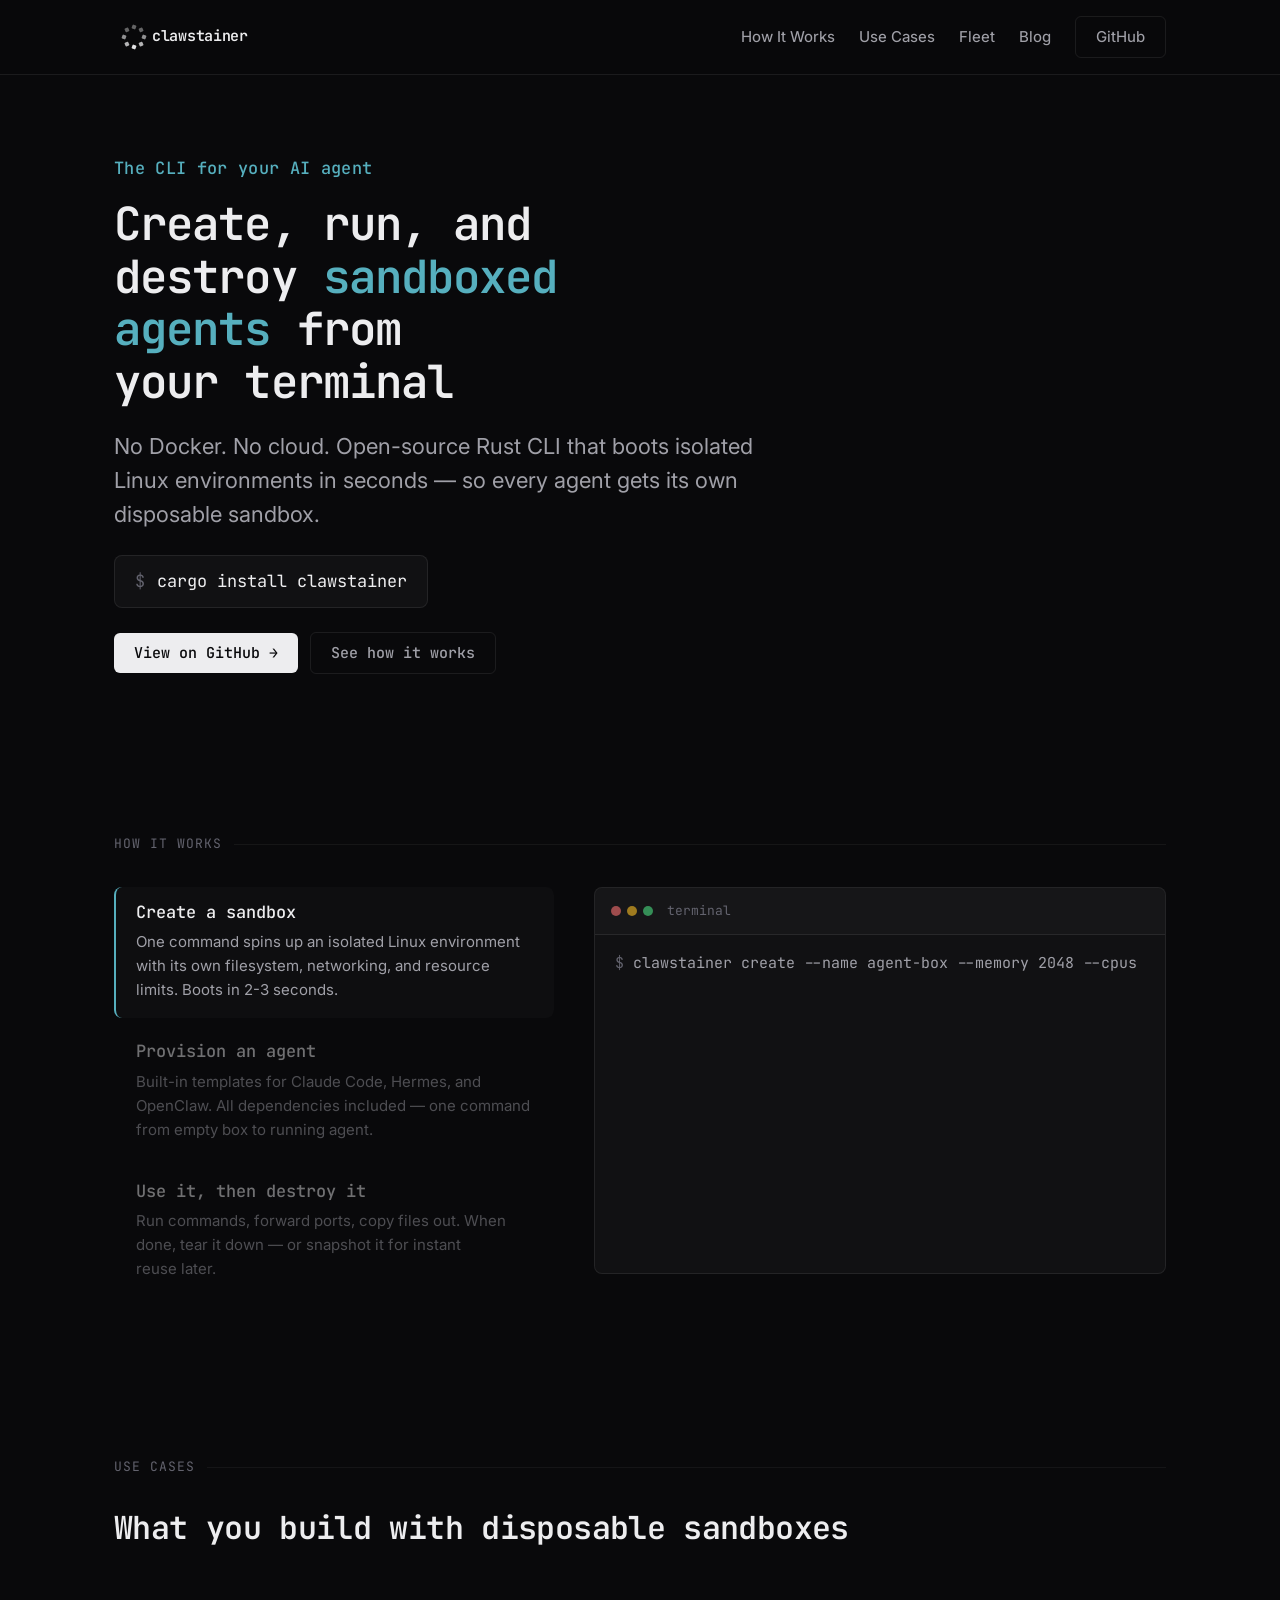
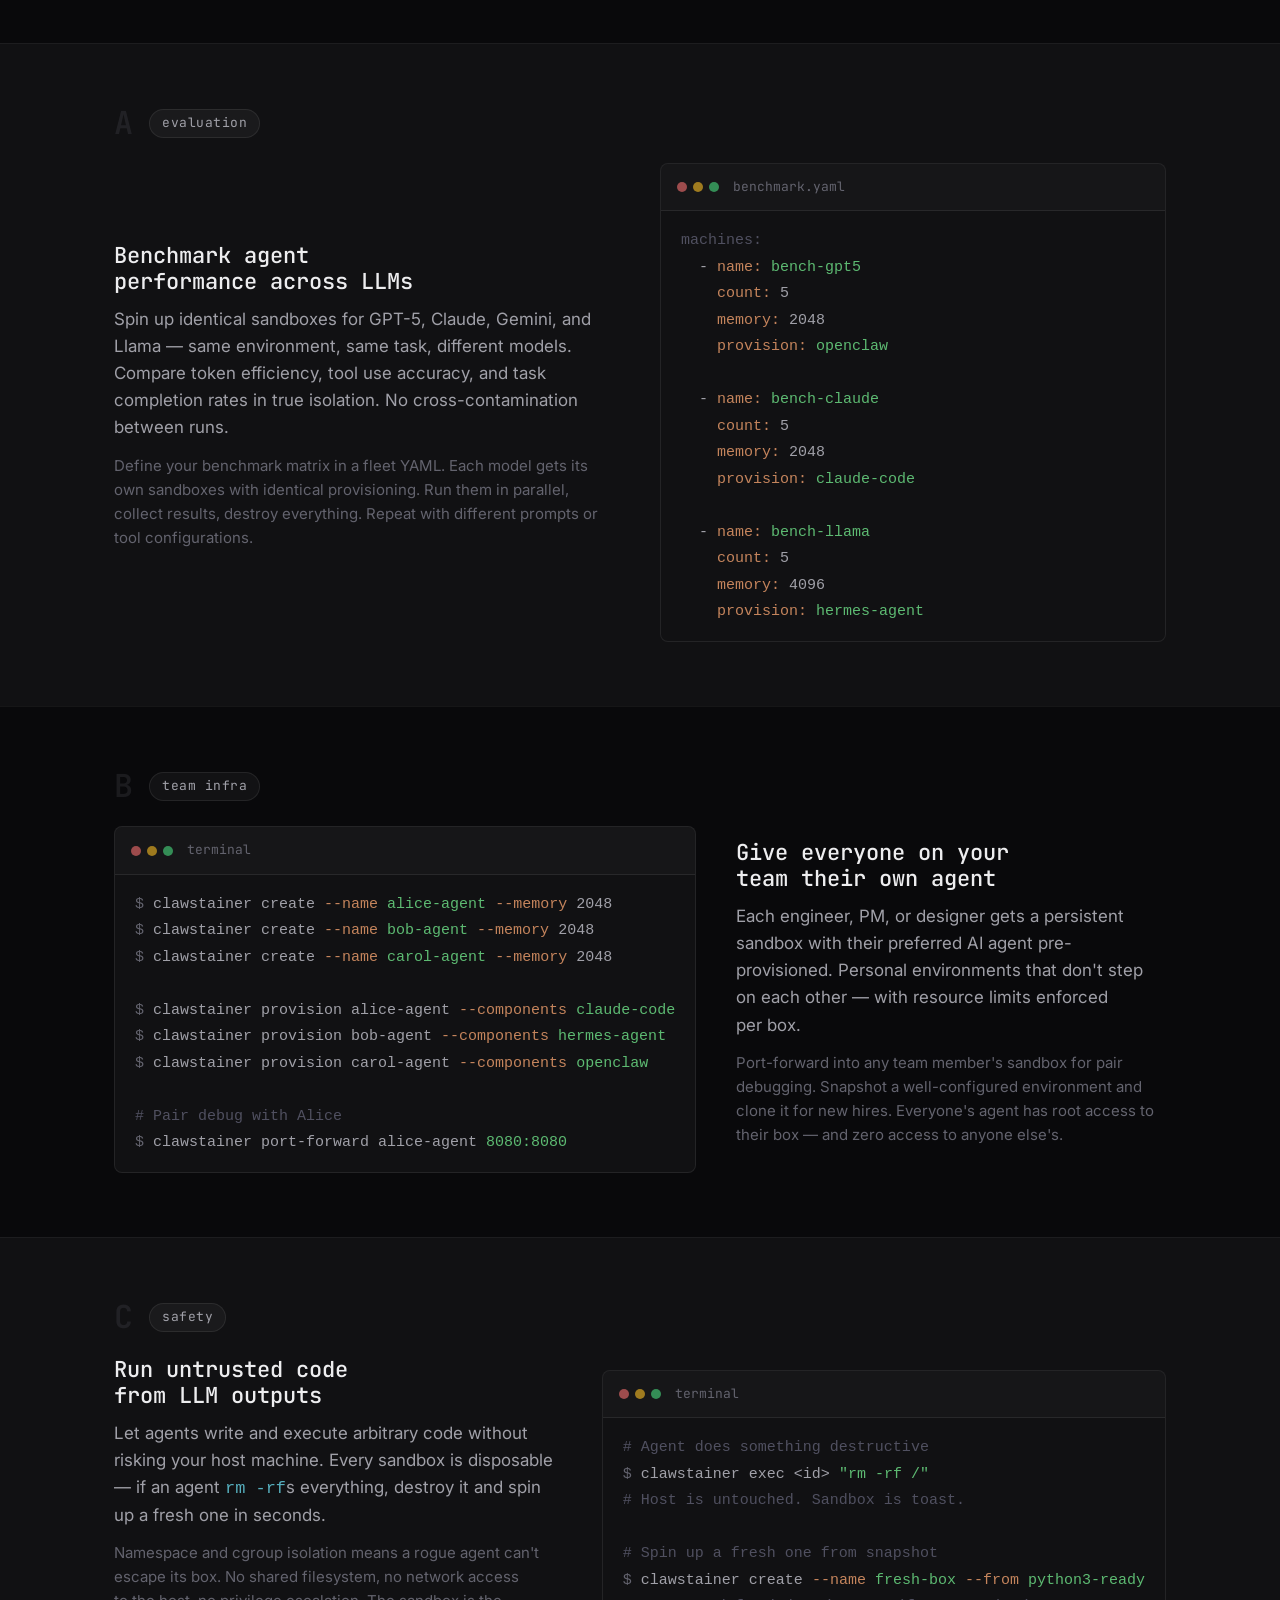
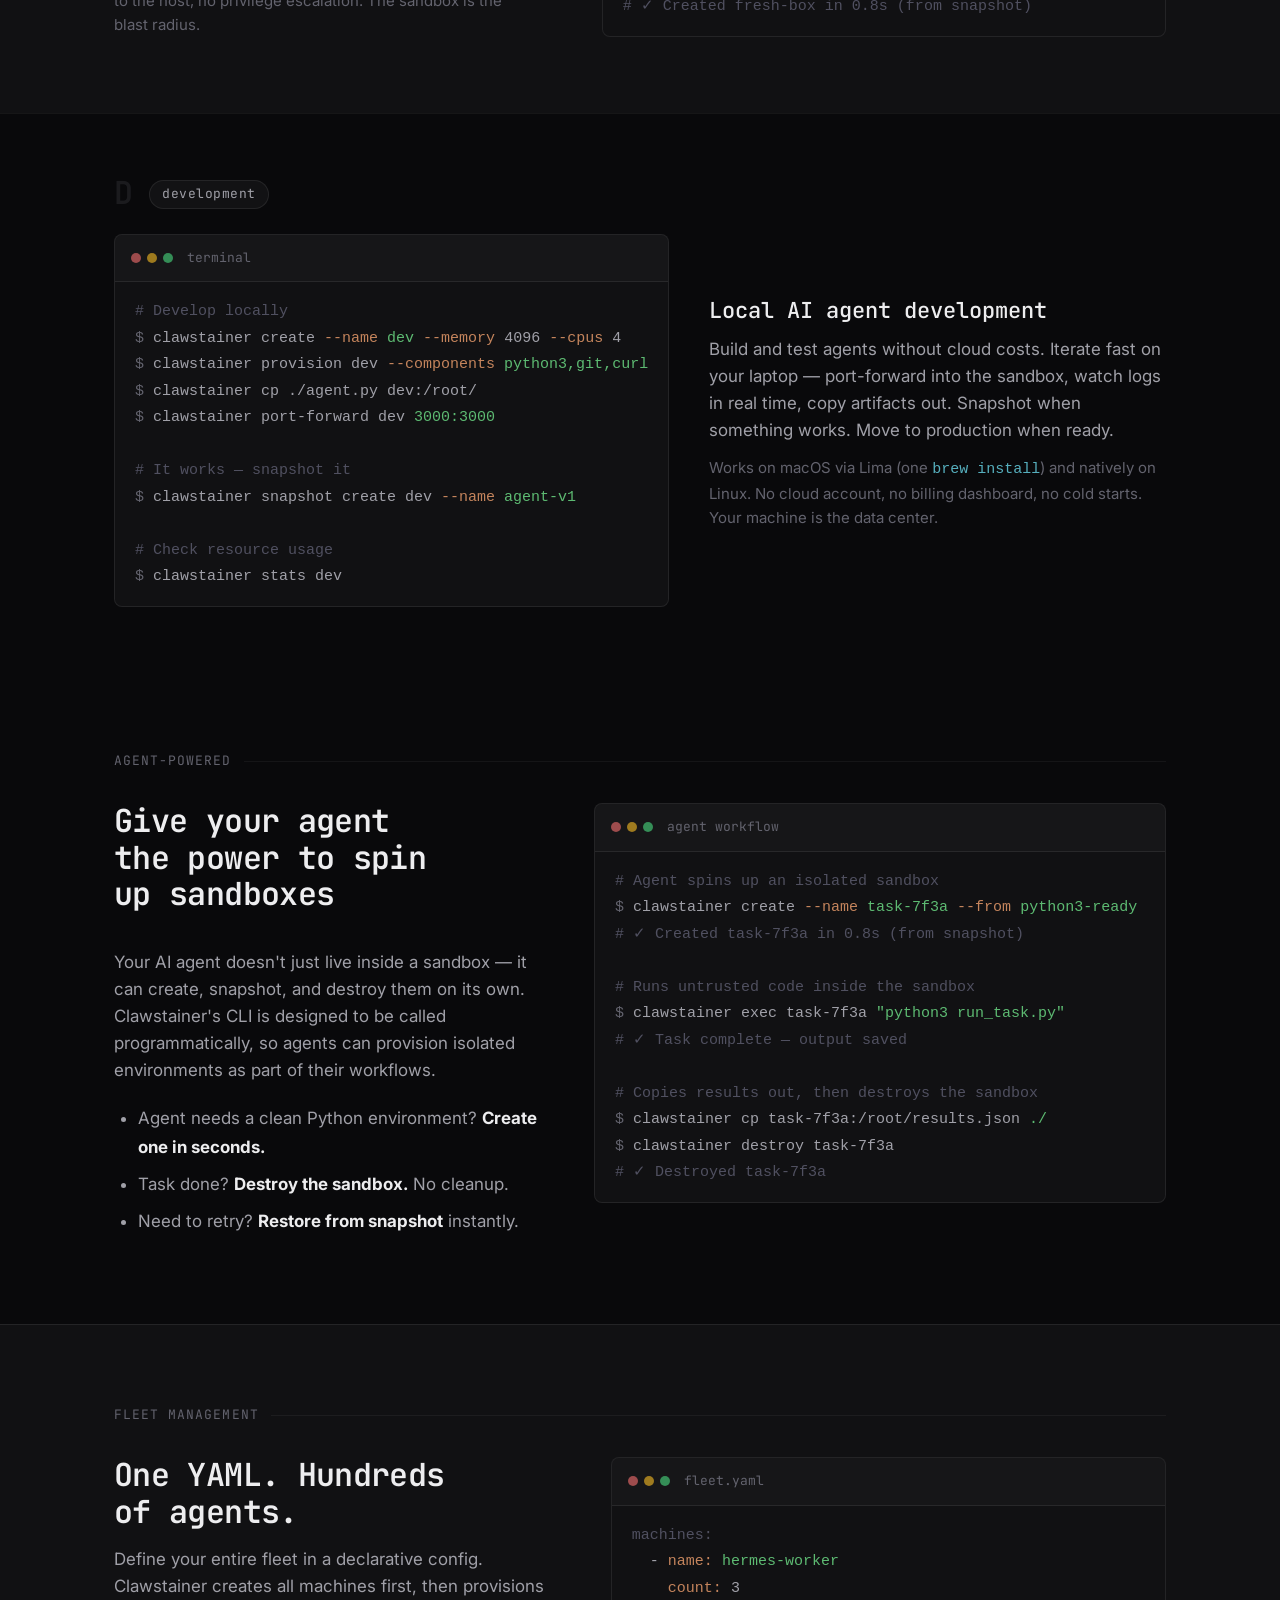
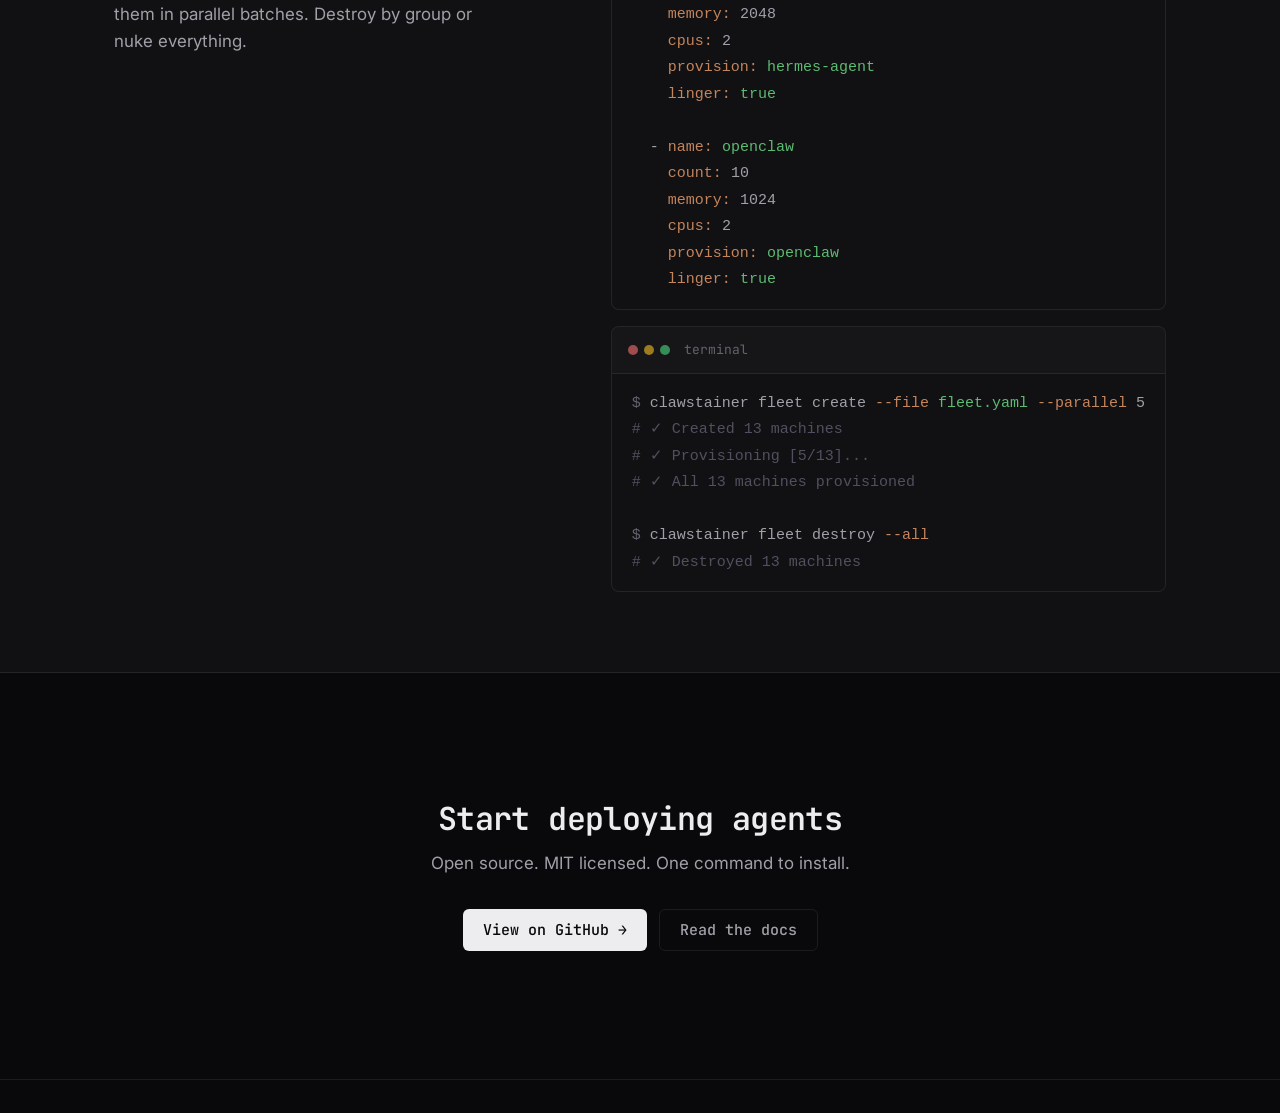
==== commit 21b9bf1b: "Add Agent-Powered section: agents spinning up sandboxes programmatically" ====
--- a/index.html
+++ b/index.html
@@ -290,6 +290,52 @@
       </div>
     </section>
 
+    <!-- ==================== AGENT SANDBOXES ==================== -->
+    <section class="section" id="agent-sandboxes">
+      <div class="container">
+        <div class="section-label">
+          <span class="annotation">Agent-Powered</span>
+        </div>
+
+        <div class="how-layout">
+          <div class="how-steps" style="gap: var(--space-5);">
+            <h2 class="section-heading">Give your agent the power to spin up sandboxes</h2>
+            <p class="section-desc" style="margin-bottom: 0;">Your AI agent doesn't just live inside a sandbox — it can create, snapshot, and destroy them on its own. Clawstainer's CLI is designed to be called programmatically, so agents can provision isolated environments as part of their workflows.</p>
+            <ul style="color: var(--color-text-secondary); font-size: var(--text-base); line-height: 1.7; padding-left: var(--space-6); margin: 0;">
+              <li style="margin-bottom: var(--space-2);">Agent needs a clean Python environment? <strong style="color: var(--color-text);">Create one in seconds.</strong></li>
+              <li style="margin-bottom: var(--space-2);">Task done? <strong style="color: var(--color-text);">Destroy the sandbox.</strong> No cleanup.</li>
+              <li style="margin-bottom: var(--space-2);">Need to retry? <strong style="color: var(--color-text);">Restore from snapshot</strong> instantly.</li>
+            </ul>
+          </div>
+
+          <div class="how-terminal-wrap">
+            <div class="terminal fade-in">
+              <div class="terminal-header">
+                <span class="terminal-dot"></span>
+                <span class="terminal-dot"></span>
+                <span class="terminal-dot"></span>
+                <span class="terminal-title">agent workflow</span>
+              </div>
+              <div class="terminal-body">
+<code><span class="comment"># Agent spins up an isolated sandbox</span>
+<span class="prompt">$ </span>clawstainer create <span class="flag">--name</span> <span class="string">task-7f3a</span> <span class="flag">--from</span> <span class="string">python3-ready</span>
+<span class="comment"># ✓ Created task-7f3a in 0.8s (from snapshot)</span>
+
+<span class="comment"># Runs untrusted code inside the sandbox</span>
+<span class="prompt">$ </span>clawstainer exec task-7f3a <span class="string">"python3 run_task.py"</span>
+<span class="comment"># ✓ Task complete — output saved</span>
+
+<span class="comment"># Copies results out, then destroys the sandbox</span>
+<span class="prompt">$ </span>clawstainer cp task-7f3a:/root/results.json <span class="string">./</span>
+<span class="prompt">$ </span>clawstainer destroy task-7f3a
+<span class="comment"># ✓ Destroyed task-7f3a</span></code>
+              </div>
+            </div>
+          </div>
+        </div>
+      </div>
+    </section>
+
     <!-- ==================== FLEET ==================== -->
     <section class="section fleet-section" id="fleet">
       <div class="container">
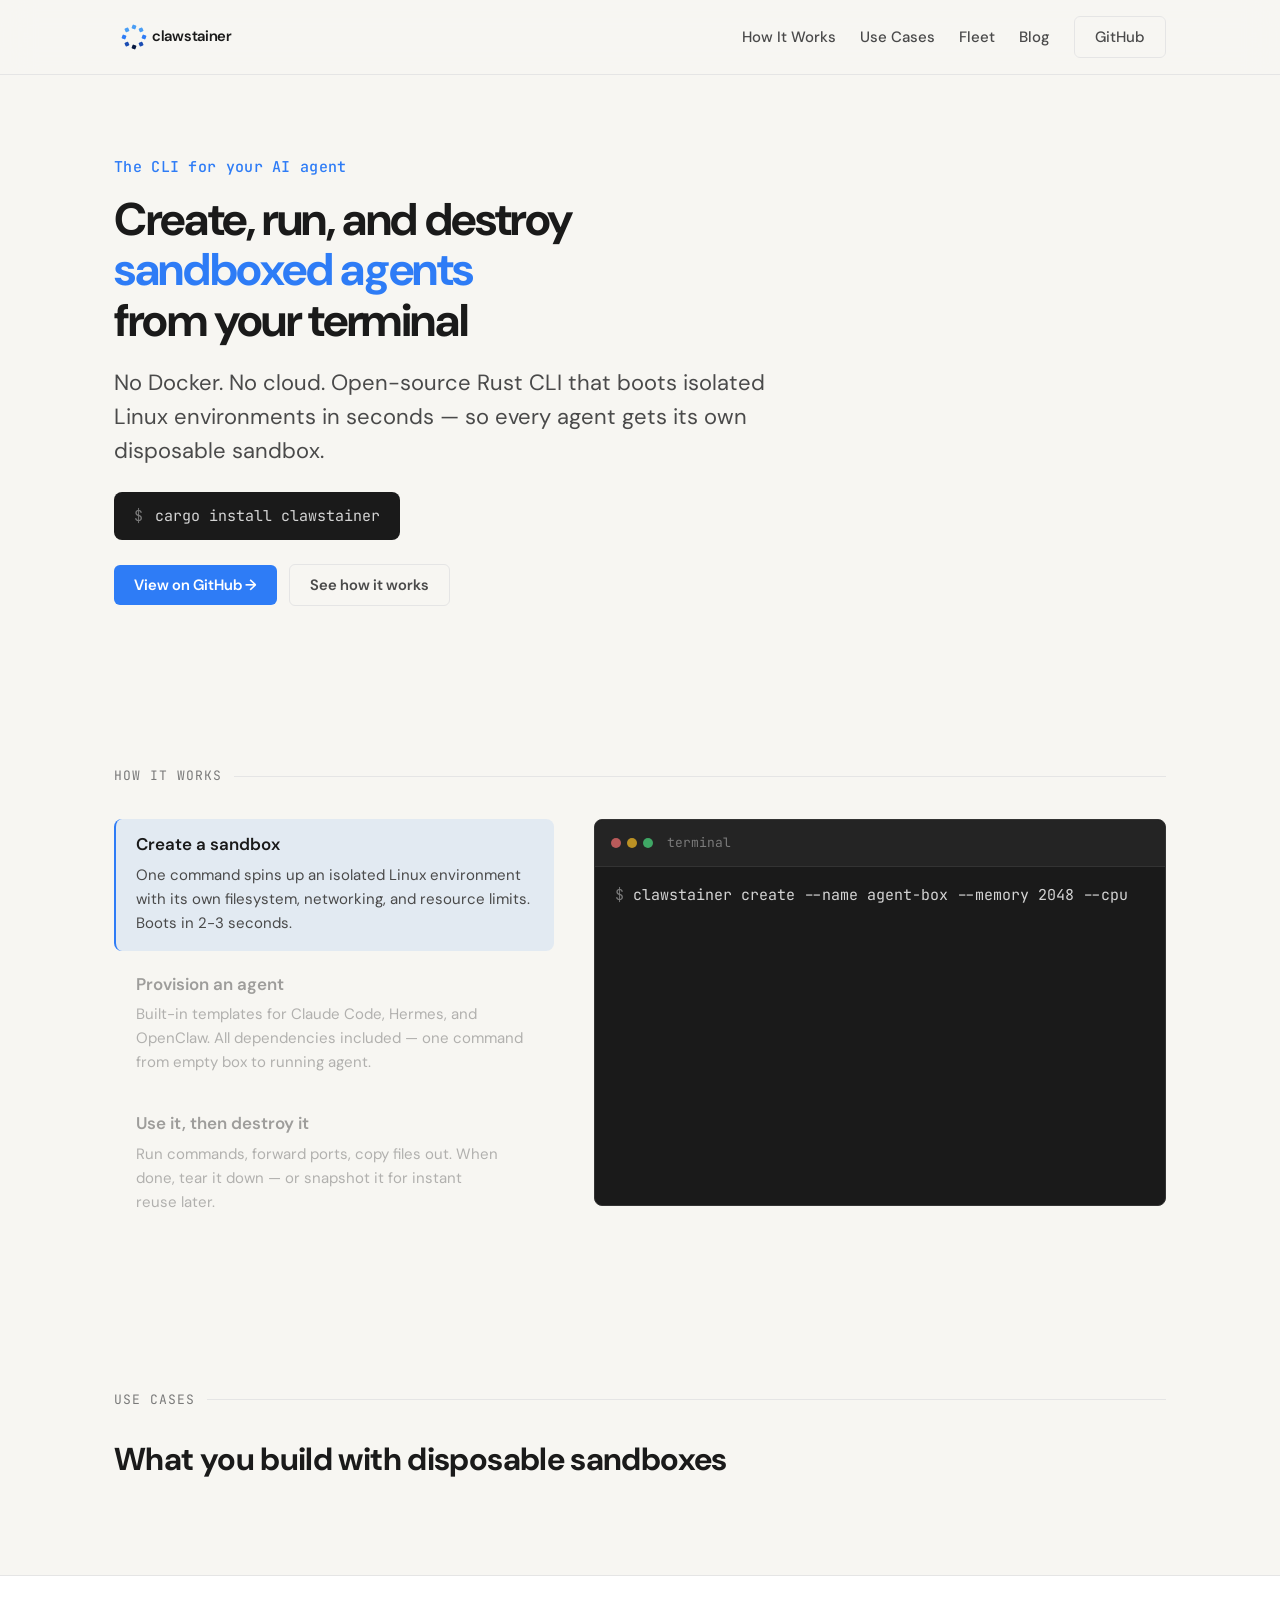
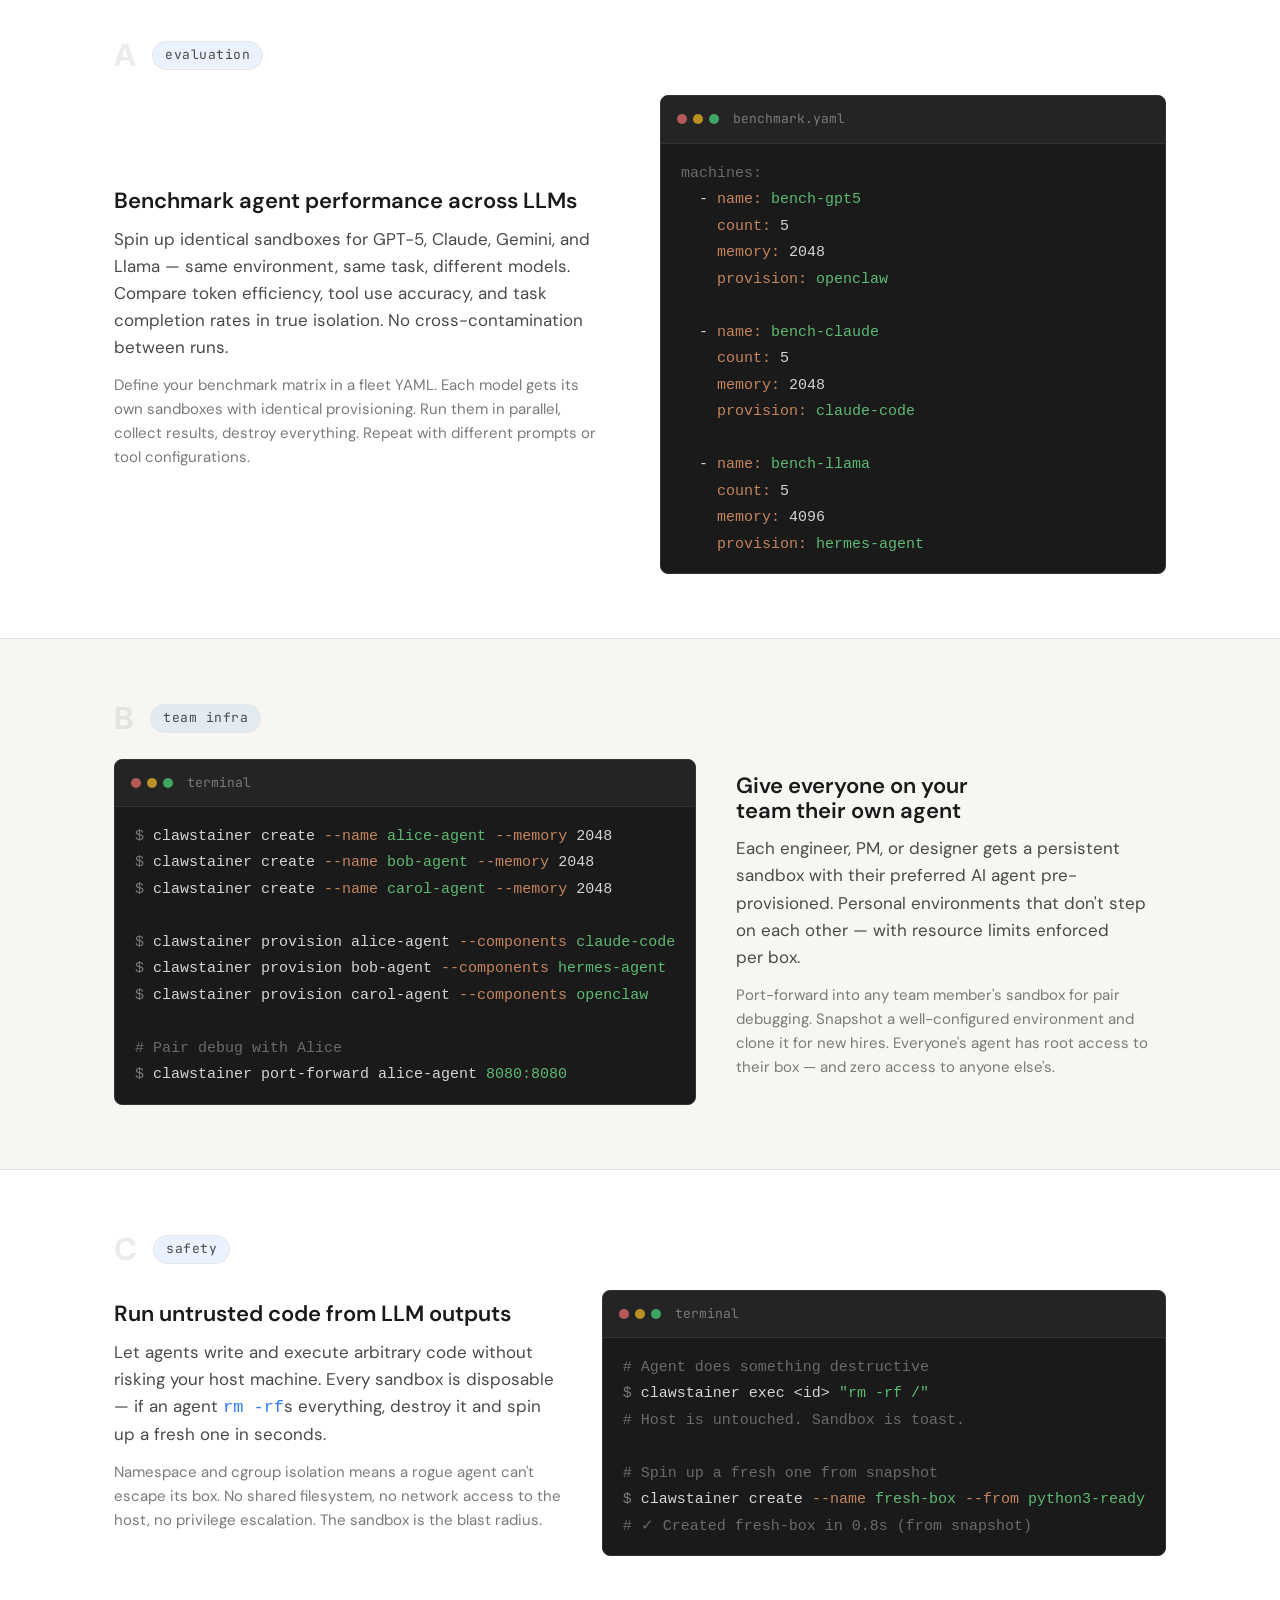
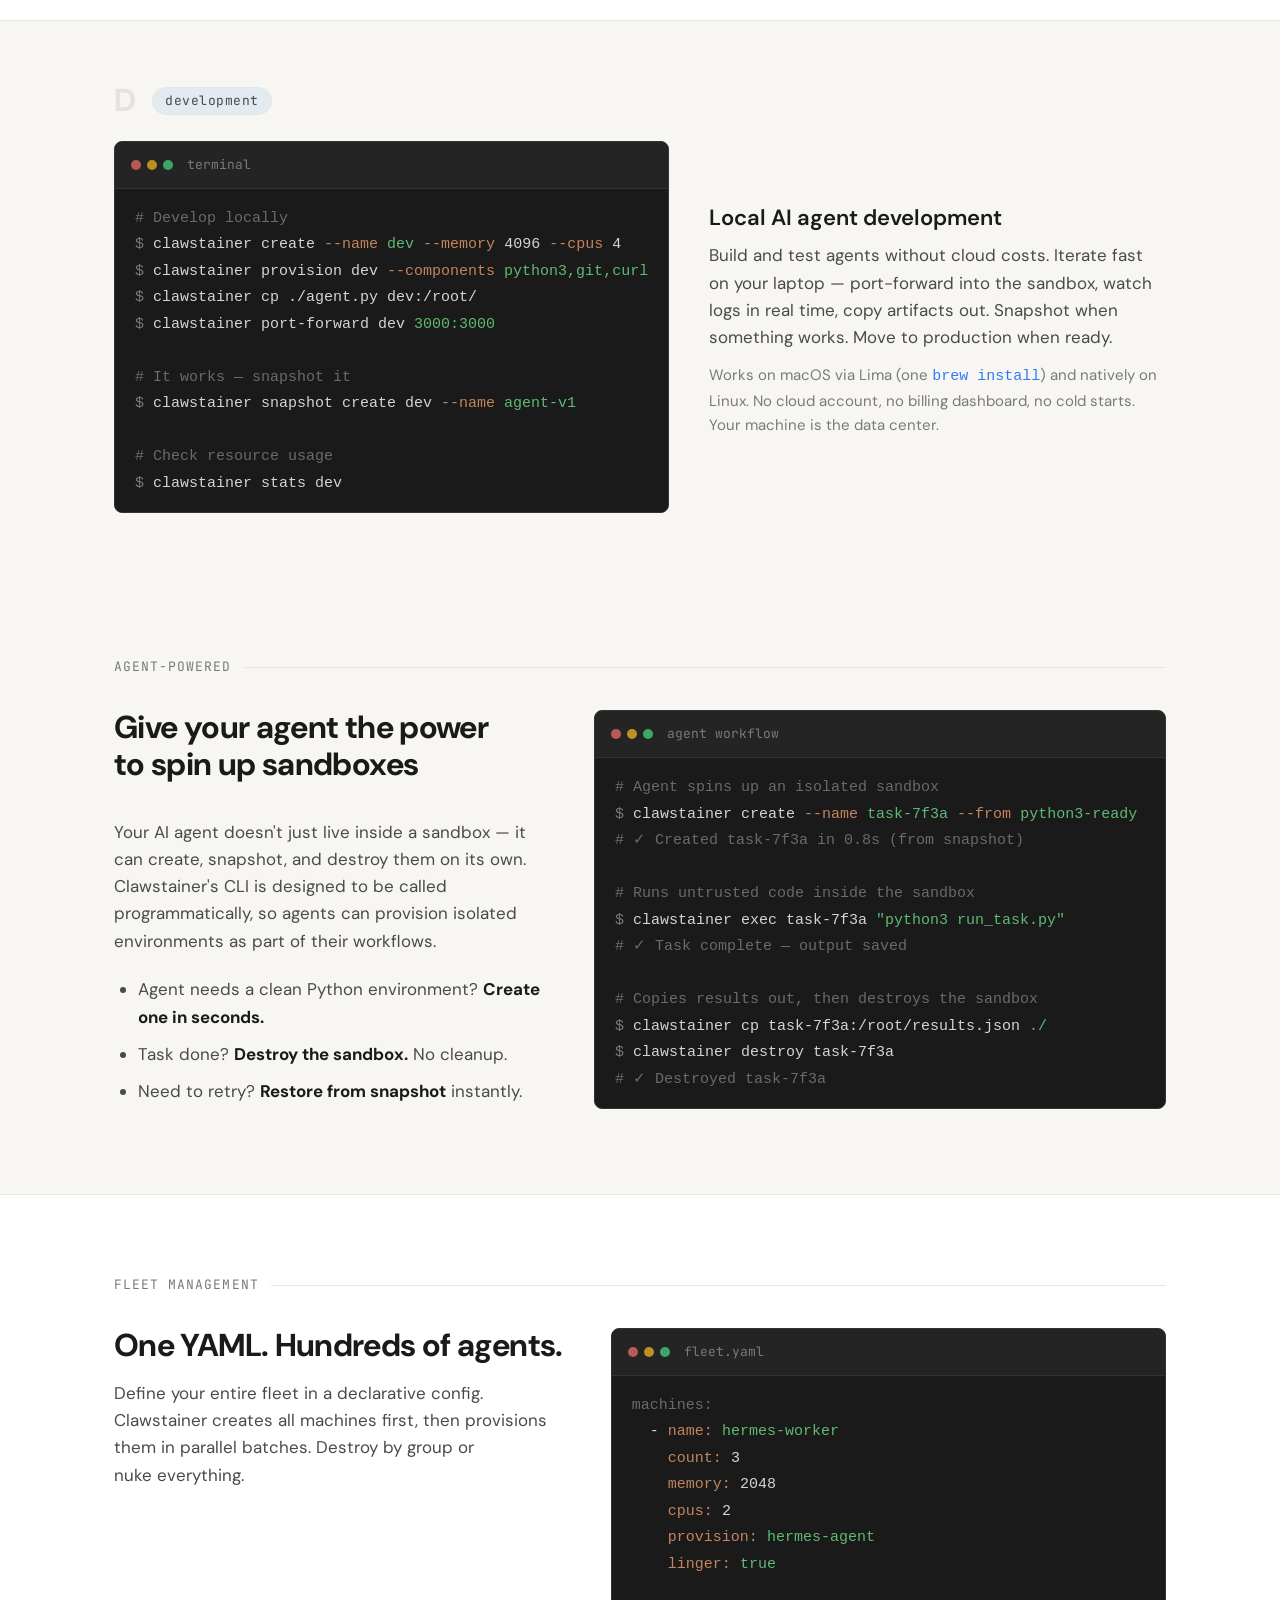
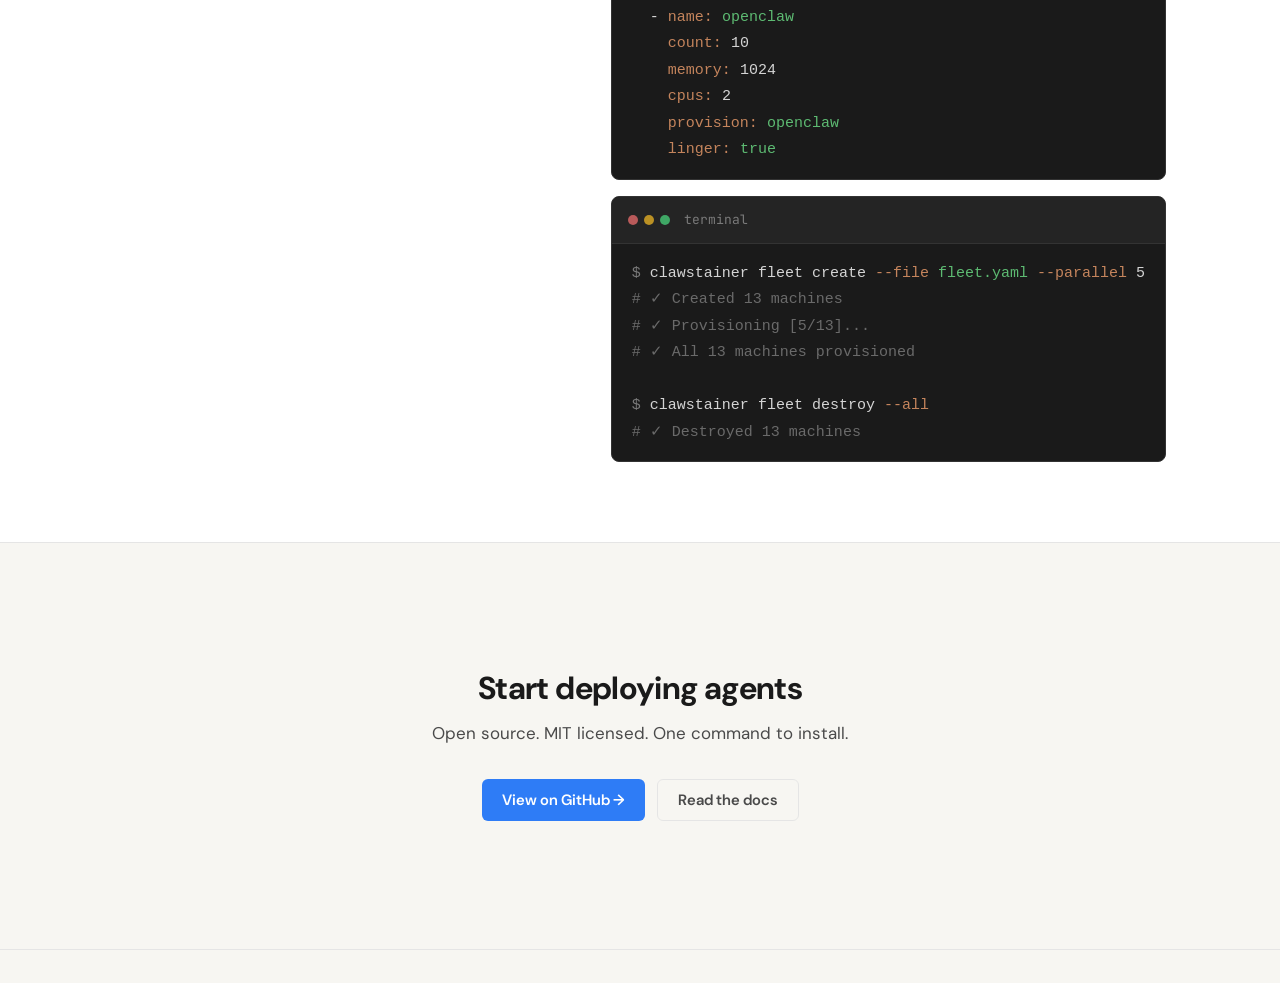
==== commit a1a4cbf3: "Brand guidelines refresh: light mode, DM Sans, blue gradient icon - Rewrote style.css for off-white " ====
--- a/index.html
+++ b/index.html
@@ -11,7 +11,7 @@
   <!-- Fonts -->
   <link rel="preconnect" href="https://fonts.googleapis.com">
   <link rel="preconnect" href="https://fonts.gstatic.com" crossorigin>
-  <link href="https://fonts.googleapis.com/css2?family=Inter:wght@400;500;600&family=JetBrains+Mono:wght@400;500;600;700&display=swap" rel="stylesheet">
+  <link href="https://fonts.googleapis.com/css2?family=DM+Sans:wght@400;500;600;700&family=JetBrains+Mono:wght@400;500&display=swap" rel="stylesheet">
 
   <link rel="stylesheet" href="./base.css">
   <link rel="stylesheet" href="./style.css">
@@ -23,15 +23,15 @@
     <div class="container">
       <a href="#" class="logo-group" aria-label="Clawstainer home">
         <svg width="180" height="40" viewBox="0 0 360 80" aria-hidden="true">
-          <rect x="56.00" y="36.00" width="8.00" height="8.00" rx="1.5" fill="currentColor" opacity="0.60" transform="rotate(22.0 60.00 40.00)"/>
-          <rect x="50.14" y="50.14" width="8.00" height="8.00" rx="1.5" fill="currentColor" opacity="0.75" transform="rotate(67.0 54.14 54.14)"/>
-          <rect x="36.00" y="56.00" width="8.00" height="8.00" rx="1.5" fill="currentColor" opacity="0.95" transform="rotate(112.0 40.00 60.00)"/>
-          <rect x="21.86" y="50.14" width="8.00" height="8.00" rx="1.5" fill="currentColor" opacity="0.75" transform="rotate(157.0 25.86 54.14)"/>
-          <rect x="16.00" y="36.00" width="8.00" height="8.00" rx="1.5" fill="currentColor" opacity="0.60" transform="rotate(202.0 20.00 40.00)"/>
-          <rect x="21.86" y="21.86" width="8.00" height="8.00" rx="1.5" fill="currentColor" opacity="0.40" transform="rotate(247.0 25.86 25.86)"/>
-          <rect x="36.00" y="16.00" width="8.00" height="8.00" rx="1.5" fill="currentColor" opacity="0.40" transform="rotate(292.0 40.00 20.00)"/>
-          <rect x="50.14" y="21.86" width="8.00" height="8.00" rx="1.5" fill="currentColor" opacity="0.40" transform="rotate(337.0 54.14 25.86)"/>
-          <text x="76" y="47" font-family="'JetBrains Mono', monospace" font-size="30" font-weight="600" fill="currentColor" letter-spacing="-0.02em">clawstainer</text>
+          <rect x="56.00" y="36.00" width="8.00" height="8.00" rx="1.5" fill="#2E7CF6" transform="rotate(22.0 60.00 40.00)"/>
+          <rect x="50.14" y="50.14" width="8.00" height="8.00" rx="1.5" fill="#1B4DB3" transform="rotate(67.0 54.14 54.14)"/>
+          <rect x="36.00" y="56.00" width="8.00" height="8.00" rx="1.5" fill="#061840" transform="rotate(112.0 40.00 60.00)"/>
+          <rect x="21.86" y="50.14" width="8.00" height="8.00" rx="1.5" fill="#1B4DB3" transform="rotate(157.0 25.86 54.14)"/>
+          <rect x="16.00" y="36.00" width="8.00" height="8.00" rx="1.5" fill="#2E7CF6" transform="rotate(202.0 20.00 40.00)"/>
+          <rect x="21.86" y="21.86" width="8.00" height="8.00" rx="1.5" fill="#4A9EF5" transform="rotate(247.0 25.86 25.86)"/>
+          <rect x="36.00" y="16.00" width="8.00" height="8.00" rx="1.5" fill="#4A9EF5" transform="rotate(292.0 40.00 20.00)"/>
+          <rect x="50.14" y="21.86" width="8.00" height="8.00" rx="1.5" fill="#4A9EF5" transform="rotate(337.0 54.14 25.86)"/>
+          <text x="76" y="47" font-family="'DM Sans', 'Inter', sans-serif" font-size="30" font-weight="600" fill="currentColor" letter-spacing="-0.02em">clawstainer</text>
         </svg>
       </a>
       <nav>
--- a/style.css
+++ b/style.css
@@ -1,7 +1,6 @@
 /* ============================================================
-   CLAWSTAINER — Minimal Dark
-   Clean dark background, monospace headings, neutral palette
-   with a single accent. Vercel/Linear-inspired.
+   CLAWSTAINER — Brand Guidelines v2
+   Light mode, DM Sans, blue accent, off-white backgrounds.
    ============================================================ */
 
 /* --- Type Scale --- */
@@ -31,25 +30,39 @@
   --space-32: 8rem;
 }
 
-/* --- Color Palette: Minimal Dark --- */
+/* --- Color Palette: Brand Guidelines --- */
 :root {
-  --color-bg:              #09090b;
-  --color-surface:         #111113;
-  --color-surface-2:       #18181b;
-  --color-border:          rgba(255, 255, 255, 0.08);
-  --color-divider:         rgba(255, 255, 255, 0.05);
-
-  --color-text:            #ededef;
-  --color-text-secondary:  #a0a0a8;
-  --color-text-muted:      #63636e;
-
-  --color-primary:         #56afbe;
-  --color-primary-muted:   rgba(86, 175, 190, 0.15);
-
-  /* syntax highlighting only */
+  --color-bg:              #F7F6F2;
+  --color-surface:         #FFFFFF;
+  --color-surface-2:       #F0EFE9;
+  --color-border:          #E5E5E5;
+  --color-divider:         #E5E5E5;
+
+  --color-text:            #1A1A1A;
+  --color-text-secondary:  #4A4A4A;
+  --color-text-muted:      #7A7A7A;
+
+  --color-primary:         #2E7CF6;
+  --color-primary-light:   #4A9EF5;
+  --color-primary-dark:    #1B4DB3;
+  --color-primary-muted:   rgba(46, 124, 246, 0.10);
+
+  /* Icon gradient blues */
+  --icon-light:   #4A9EF5;
+  --icon-primary: #2E7CF6;
+  --icon-dark:    #1B4DB3;
+  --icon-navy:    #0D2B6B;
+  --icon-deep:    #061840;
+
+  /* syntax highlighting — dark terminal */
+  --terminal-bg:           #1A1A1A;
+  --terminal-surface:      #242424;
+  --terminal-border:       #333333;
+  --terminal-text:         #D4D4D4;
+  --terminal-muted:        #7A7A7A;
   --color-syntax-flag:     #c4845c;
   --color-syntax-string:   #5dba72;
-  --color-syntax-comment:  #505060;
+  --color-syntax-comment:  #6A6A6A;
 
   --radius-sm: 6px;
   --radius-md: 8px;
@@ -61,12 +74,11 @@
   --content-default: 960px;
   --content-wide: 1100px;
 
-  --font-display: 'JetBrains Mono', 'Fira Code', monospace;
-  --font-body: 'Inter', -apple-system, system-ui, sans-serif;
+  --font-display: 'DM Sans', 'Inter', -apple-system, system-ui, sans-serif;
+  --font-body: 'DM Sans', 'Inter', -apple-system, system-ui, sans-serif;
   --font-mono: 'JetBrains Mono', 'Fira Code', monospace;
 }
 
-/* --- No background grid — solid color --- */
 body {
   background: var(--color-bg);
 }
@@ -88,13 +100,6 @@
   text-transform: uppercase;
 }
 
-.section-number {
-  font-family: var(--font-mono);
-  font-size: var(--text-xs);
-  color: var(--color-text-muted);
-  letter-spacing: 0.12em;
-}
-
 /* ============================================================
    HEADER / NAV
    ============================================================ */
@@ -103,7 +108,7 @@
   top: 0;
   z-index: 50;
   padding: var(--space-4) 0;
-  background: rgba(9, 9, 11, 0.8);
+  background: rgba(247, 246, 242, 0.85);
   backdrop-filter: blur(16px);
   -webkit-backdrop-filter: blur(16px);
   border-bottom: 1px solid var(--color-border);
@@ -133,7 +138,7 @@
 .nav-links a {
   font-family: var(--font-body);
   font-size: var(--text-sm);
-  font-weight: 450;
+  font-weight: 500;
   color: var(--color-text-secondary);
   text-decoration: none;
   transition: color var(--transition-fast);
@@ -151,11 +156,11 @@
   align-items: center;
   gap: var(--space-2);
   padding: var(--space-2) var(--space-5);
-  font-family: var(--font-mono);
-  font-size: var(--text-sm);
-  font-weight: 500;
-  color: var(--color-bg);
-  background: var(--color-text);
+  font-family: var(--font-body);
+  font-size: var(--text-sm);
+  font-weight: 600;
+  color: #FFFFFF;
+  background: var(--color-primary);
   border-radius: var(--radius-sm);
   text-decoration: none;
   transition: opacity var(--transition-fast),
@@ -163,7 +168,7 @@
 }
 
 .btn-primary:hover {
-  opacity: 0.85;
+  opacity: 0.88;
   transform: translateY(-1px);
 }
 
@@ -176,9 +181,9 @@
   align-items: center;
   gap: var(--space-2);
   padding: var(--space-2) var(--space-5);
-  font-family: var(--font-mono);
-  font-size: var(--text-sm);
-  font-weight: 500;
+  font-family: var(--font-body);
+  font-size: var(--text-sm);
+  font-weight: 600;
   color: var(--color-text-secondary);
   background: transparent;
   border: 1px solid var(--color-border);
@@ -190,7 +195,7 @@
 }
 
 .btn-ghost:hover {
-  border-color: rgba(255, 255, 255, 0.2);
+  border-color: var(--color-text-muted);
   color: var(--color-text);
   transform: translateY(-1px);
 }
@@ -209,7 +214,7 @@
 
 .hero-kicker {
   font-family: var(--font-mono);
-  font-size: var(--text-base);
+  font-size: var(--text-sm);
   font-weight: 500;
   color: var(--color-primary);
   letter-spacing: 0.02em;
@@ -219,12 +224,12 @@
 .hero h1 {
   font-family: var(--font-display);
   font-size: var(--text-2xl);
-  font-weight: 600;
-  color: var(--color-text);
-  line-height: 1.15;
+  font-weight: 700;
+  color: var(--color-text);
+  line-height: 1.1;
   max-width: 20ch;
   margin-bottom: var(--space-5);
-  letter-spacing: -0.02em;
+  letter-spacing: -0.03em;
 }
 
 .hero h1 .highlight {
@@ -250,17 +255,16 @@
   align-items: center;
   gap: var(--space-3);
   font-family: var(--font-mono);
-  font-size: var(--text-base);
+  font-size: var(--text-sm);
   font-weight: 400;
-  color: var(--color-text);
-  background: var(--color-surface);
-  border: 1px solid var(--color-border);
+  color: var(--terminal-text);
+  background: var(--terminal-bg);
   border-radius: var(--radius-md);
   padding: var(--space-3) var(--space-5);
 }
 
 .install-prompt {
-  color: var(--color-text-muted);
+  color: var(--terminal-muted);
   user-select: none;
 }
 
@@ -296,7 +300,7 @@
 .section-heading {
   font-family: var(--font-display);
   font-size: var(--text-xl);
-  font-weight: 600;
+  font-weight: 700;
   color: var(--color-text);
   margin-bottom: var(--space-4);
   letter-spacing: -0.02em;
@@ -337,19 +341,19 @@
   border-radius: var(--radius-md);
   border-left: 2px solid transparent;
   transition: border-color 0.3s ease, background 0.3s ease, opacity 0.3s ease;
-  opacity: 0.45;
+  opacity: 0.4;
 }
 
 .how-step--active {
   border-left-color: var(--color-primary);
-  background: rgba(255, 255, 255, 0.02);
+  background: var(--color-primary-muted);
   opacity: 1;
 }
 
 .how-step h3 {
   font-family: var(--font-display);
   font-size: var(--text-base);
-  font-weight: 500;
+  font-weight: 600;
   color: var(--color-text);
   margin-bottom: var(--space-2);
 }
@@ -376,15 +380,15 @@
 }
 
 .term-typed {
-  color: var(--color-text-secondary);
+  color: var(--terminal-text);
 }
 
 /* ============================================================
    TERMINAL / CODE BLOCKS
    ============================================================ */
 .terminal {
-  background: var(--color-surface);
-  border: 1px solid var(--color-border);
+  background: var(--terminal-bg);
+  border: 1px solid var(--terminal-border);
   border-radius: var(--radius-md);
   overflow: hidden;
   font-family: var(--font-mono);
@@ -397,25 +401,25 @@
   align-items: center;
   gap: 6px;
   padding: var(--space-3) var(--space-4);
-  background: rgba(255, 255, 255, 0.02);
-  border-bottom: 1px solid var(--color-border);
+  background: var(--terminal-surface);
+  border-bottom: 1px solid var(--terminal-border);
 }
 
 .terminal-dot {
   width: 10px;
   height: 10px;
   border-radius: 50%;
-  background: var(--color-text-muted);
+  background: var(--terminal-muted);
   opacity: 0.3;
 }
 
-.terminal-dot:nth-child(1) { background: #f87171; opacity: 0.6; }
-.terminal-dot:nth-child(2) { background: #fbbf24; opacity: 0.6; }
-.terminal-dot:nth-child(3) { background: #4ade80; opacity: 0.6; }
+.terminal-dot:nth-child(1) { background: #f87171; opacity: 0.7; }
+.terminal-dot:nth-child(2) { background: #fbbf24; opacity: 0.7; }
+.terminal-dot:nth-child(3) { background: #4ade80; opacity: 0.7; }
 
 .terminal-title {
   font-size: var(--text-xs);
-  color: var(--color-text-muted);
+  color: var(--terminal-muted);
   margin-left: var(--space-2);
 }
 
@@ -425,12 +429,12 @@
 }
 
 .terminal-body code {
-  color: var(--color-text-secondary);
+  color: var(--terminal-text);
   white-space: pre;
 }
 
 .terminal-body .prompt {
-  color: var(--color-text-muted);
+  color: var(--terminal-muted);
   user-select: none;
 }
 
@@ -466,11 +470,11 @@
 }
 
 .uc-number {
-  font-family: var(--font-mono);
+  font-family: var(--font-display);
   font-size: var(--text-xl);
-  font-weight: 600;
+  font-weight: 700;
   color: var(--color-text-muted);
-  opacity: 0.2;
+  opacity: 0.15;
   line-height: 1;
 }
 
@@ -503,7 +507,7 @@
   font-family: var(--font-mono);
   font-size: var(--text-xs);
   color: var(--color-text-secondary);
-  background: rgba(255, 255, 255, 0.04);
+  background: var(--color-primary-muted);
   border: 1px solid var(--color-border);
   border-radius: 100px;
   letter-spacing: 0.04em;
@@ -512,7 +516,7 @@
 .use-case-text h3 {
   font-family: var(--font-display);
   font-size: var(--text-lg);
-  font-weight: 500;
+  font-weight: 600;
   color: var(--color-text);
   margin-bottom: var(--space-3);
 }
@@ -568,7 +572,7 @@
 .cta-section h2 {
   font-family: var(--font-display);
   font-size: var(--text-xl);
-  font-weight: 600;
+  font-weight: 700;
   color: var(--color-text);
   margin-bottom: var(--space-3);
   letter-spacing: -0.02em;
@@ -604,7 +608,7 @@
 }
 
 .footer-text {
-  font-family: var(--font-mono);
+  font-family: var(--font-body);
   font-size: var(--text-xs);
   color: var(--color-text-muted);
 }
@@ -657,7 +661,7 @@
 .blog-header h1 {
   font-family: var(--font-display);
   font-size: var(--text-xl);
-  font-weight: 600;
+  font-weight: 700;
   color: var(--color-text);
   margin-bottom: var(--space-2);
   letter-spacing: -0.02em;
@@ -685,7 +689,7 @@
 }
 
 .blog-entry:hover {
-  background: rgba(255, 255, 255, 0.01);
+  background: rgba(46, 124, 246, 0.03);
 }
 
 .blog-entry-meta {
@@ -708,7 +712,7 @@
   font-family: var(--font-mono);
   font-size: 0.7rem;
   color: var(--color-text-secondary);
-  background: rgba(255, 255, 255, 0.04);
+  background: var(--color-primary-muted);
   border: 1px solid var(--color-border);
   border-radius: 100px;
   letter-spacing: 0.04em;
@@ -717,14 +721,14 @@
 .blog-entry h2 {
   font-family: var(--font-display);
   font-size: var(--text-lg);
-  font-weight: 500;
+  font-weight: 600;
   color: var(--color-text);
   margin-bottom: var(--space-2);
   transition: color var(--transition-fast);
 }
 
 .blog-entry:hover h2 {
-  color: var(--color-text-secondary);
+  color: var(--color-primary);
 }
 
 .blog-entry p {
@@ -748,17 +752,18 @@
   display: inline-flex;
   align-items: center;
   gap: var(--space-2);
-  font-family: var(--font-mono);
+  font-family: var(--font-body);
   font-size: var(--text-xs);
+  font-weight: 500;
   color: var(--color-text-muted);
   text-decoration: none;
   margin-bottom: var(--space-8);
-  letter-spacing: 0.04em;
+  letter-spacing: 0.02em;
   transition: color var(--transition-fast);
 }
 
 .post-back:hover {
-  color: var(--color-text);
+  color: var(--color-primary);
 }
 
 .post-meta {
@@ -771,7 +776,7 @@
 .post-header h1 {
   font-family: var(--font-display);
   font-size: var(--text-xl);
-  font-weight: 600;
+  font-weight: 700;
   color: var(--color-text);
   line-height: 1.15;
   max-width: 24ch;
@@ -788,7 +793,7 @@
 .post-body h2 {
   font-family: var(--font-display);
   font-size: var(--text-lg);
-  font-weight: 500;
+  font-weight: 600;
   color: var(--color-text);
   margin-top: var(--space-12);
   margin-bottom: var(--space-4);
@@ -805,7 +810,7 @@
 .post-body h3 {
   font-family: var(--font-display);
   font-size: var(--text-base);
-  font-weight: 500;
+  font-weight: 600;
   color: var(--color-text);
   margin-top: var(--space-8);
   margin-bottom: var(--space-3);
@@ -821,7 +826,7 @@
 
 .post-body a {
   color: var(--color-primary);
-  text-decoration-color: rgba(86, 175, 190, 0.3);
+  text-decoration-color: rgba(46, 124, 246, 0.3);
   text-underline-offset: 3px;
   transition: text-decoration-color var(--transition-fast);
 }
@@ -865,8 +870,8 @@
 
 /* --- Code blocks in articles --- */
 .post-body pre {
-  background: var(--color-surface);
-  border: 1px solid var(--color-border);
+  background: var(--terminal-bg);
+  border: 1px solid var(--terminal-border);
   border-radius: var(--radius-md);
   padding: var(--space-5);
   margin-bottom: var(--space-5);
@@ -877,7 +882,7 @@
 .post-body pre code {
   font-family: var(--font-mono);
   font-size: var(--text-sm);
-  color: var(--color-text-secondary);
+  color: var(--terminal-text);
   line-height: 1.7;
   white-space: pre;
 }
@@ -887,22 +892,22 @@
   font-family: var(--font-mono);
   font-size: 0.9em;
   color: var(--color-text);
-  background: rgba(255, 255, 255, 0.06);
+  background: rgba(46, 124, 246, 0.08);
   padding: 2px var(--space-2);
   border-radius: var(--radius-sm);
 }
 
 /* --- ASCII diagram block --- */
 .post-body .diagram {
-  background: var(--color-surface);
-  border: 1px solid var(--color-border);
+  background: var(--terminal-bg);
+  border: 1px solid var(--terminal-border);
   border-radius: var(--radius-md);
   padding: var(--space-5);
   margin-bottom: var(--space-5);
   overflow-x: auto;
   font-family: var(--font-mono);
   font-size: var(--text-sm);
-  color: var(--color-text-secondary);
+  color: var(--terminal-text);
   line-height: 1.5;
   white-space: pre;
 }
@@ -921,7 +926,7 @@
 }
 
 .post-body th {
-  font-family: var(--font-mono);
+  font-family: var(--font-body);
   font-size: var(--text-xs);
   font-weight: 600;
   color: var(--color-text);
@@ -945,7 +950,7 @@
 
 /* --- Post footer links --- */
 .post-footer-links {
-  font-family: var(--font-mono);
+  font-family: var(--font-body);
   font-size: var(--text-sm);
   color: var(--color-text-muted);
   padding-top: var(--space-8);
@@ -954,13 +959,13 @@
 }
 
 .post-footer-links a {
-  color: var(--color-text-secondary);
+  color: var(--color-primary);
   text-decoration: none;
   transition: color var(--transition-fast);
 }
 
 .post-footer-links a:hover {
-  color: var(--color-text);
+  color: var(--color-primary-dark);
 }
 
 /* ============================================================
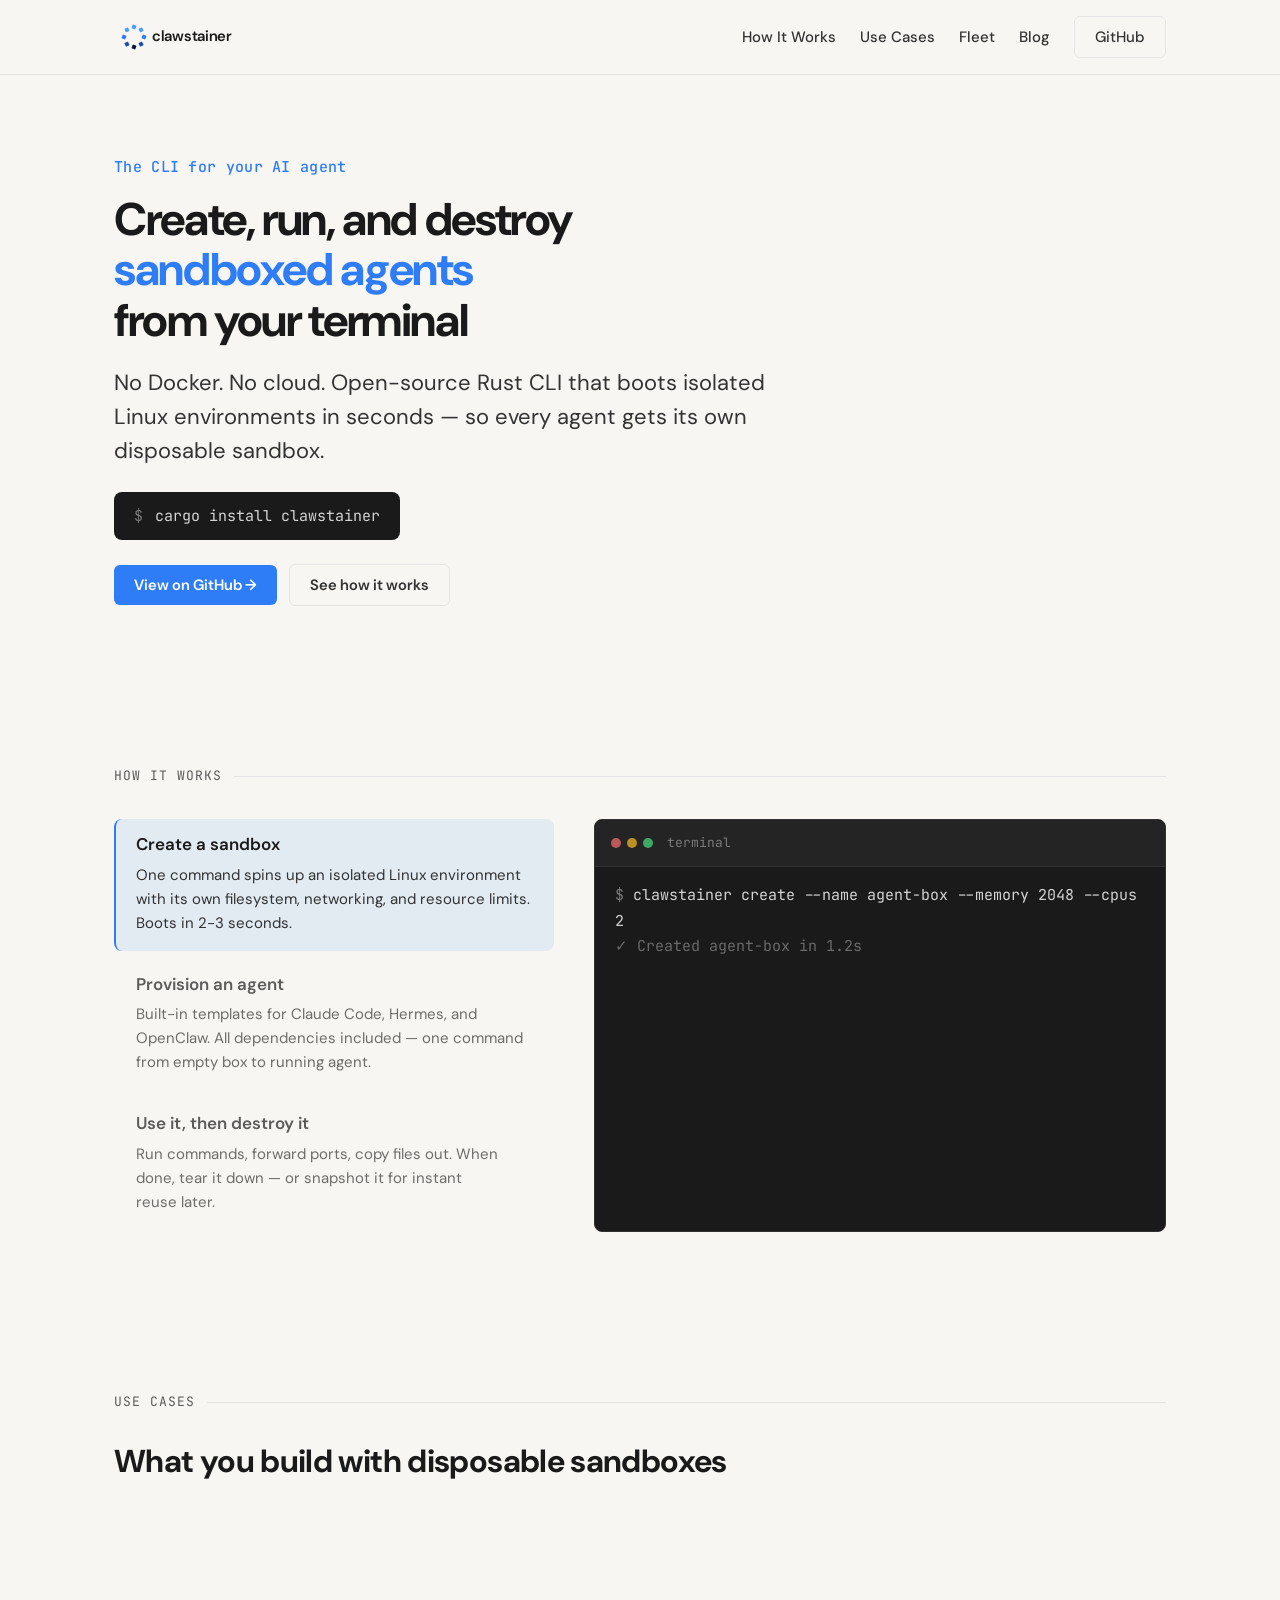
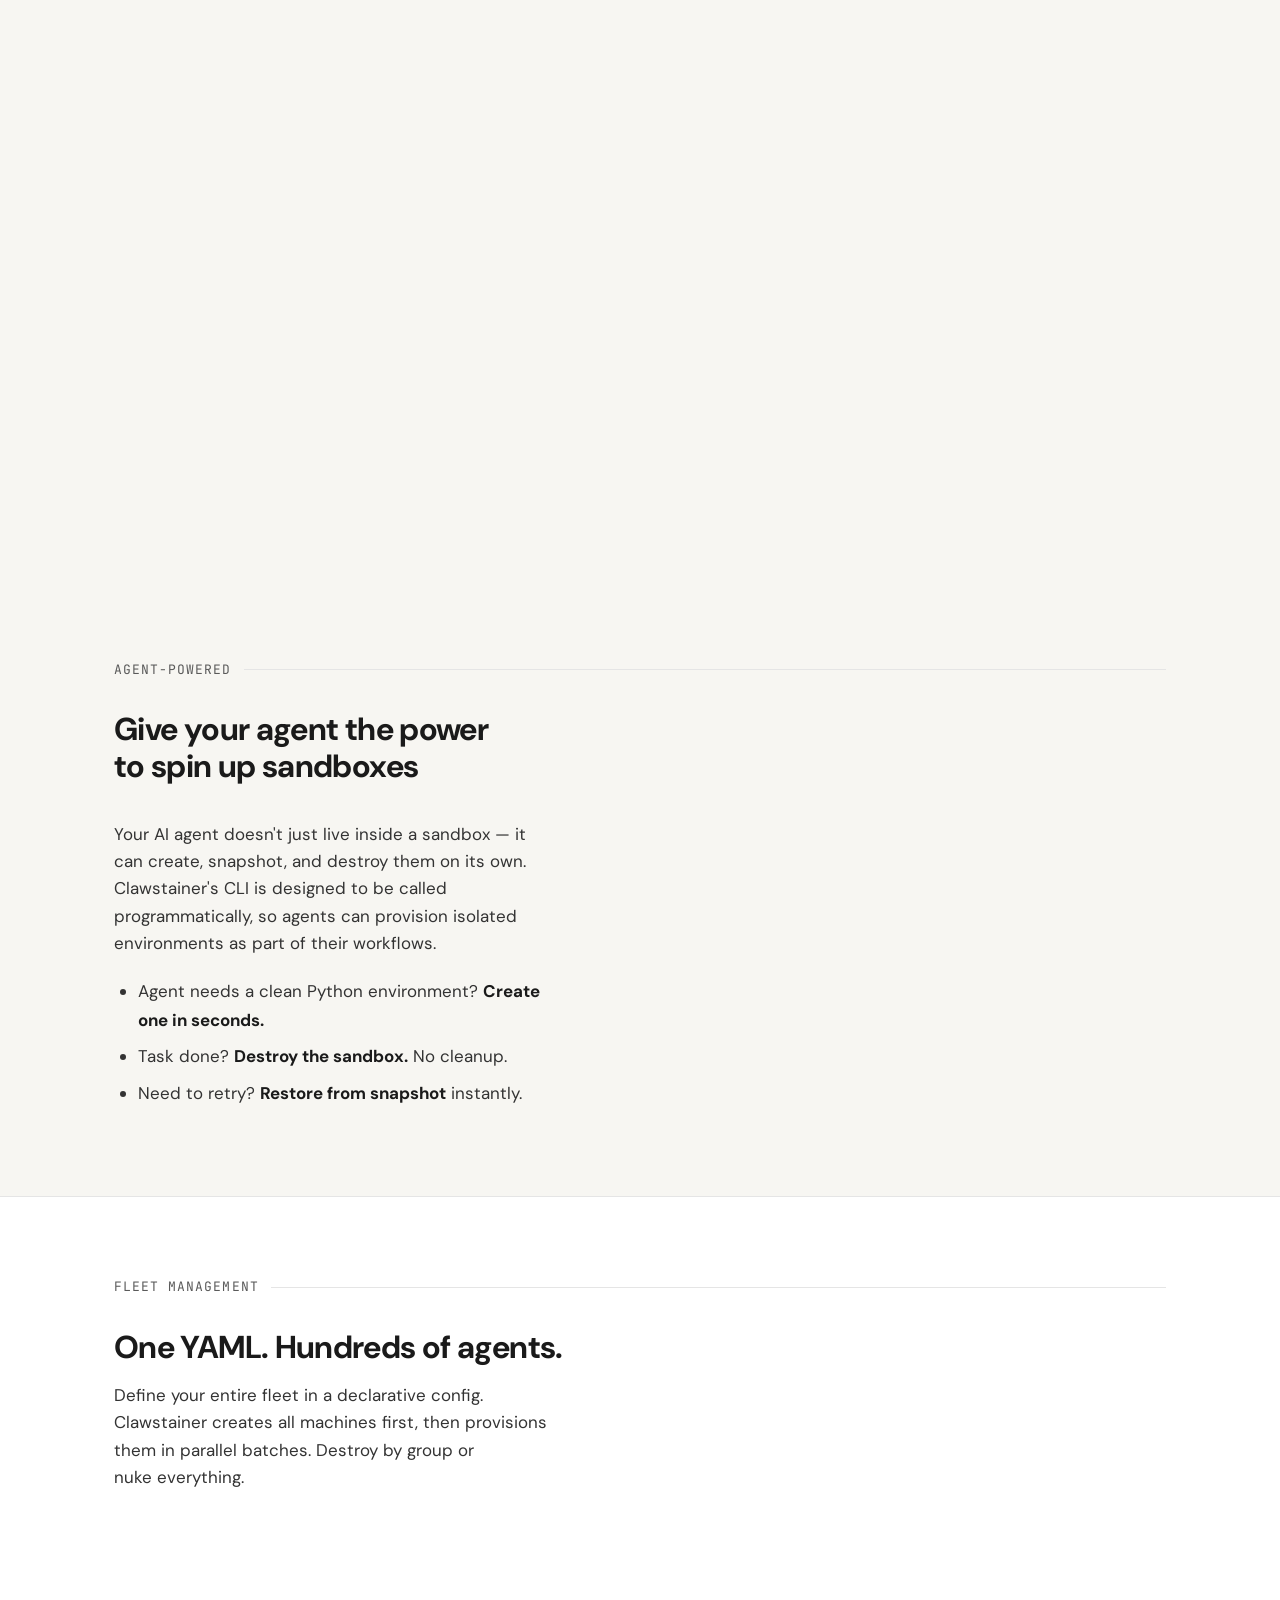
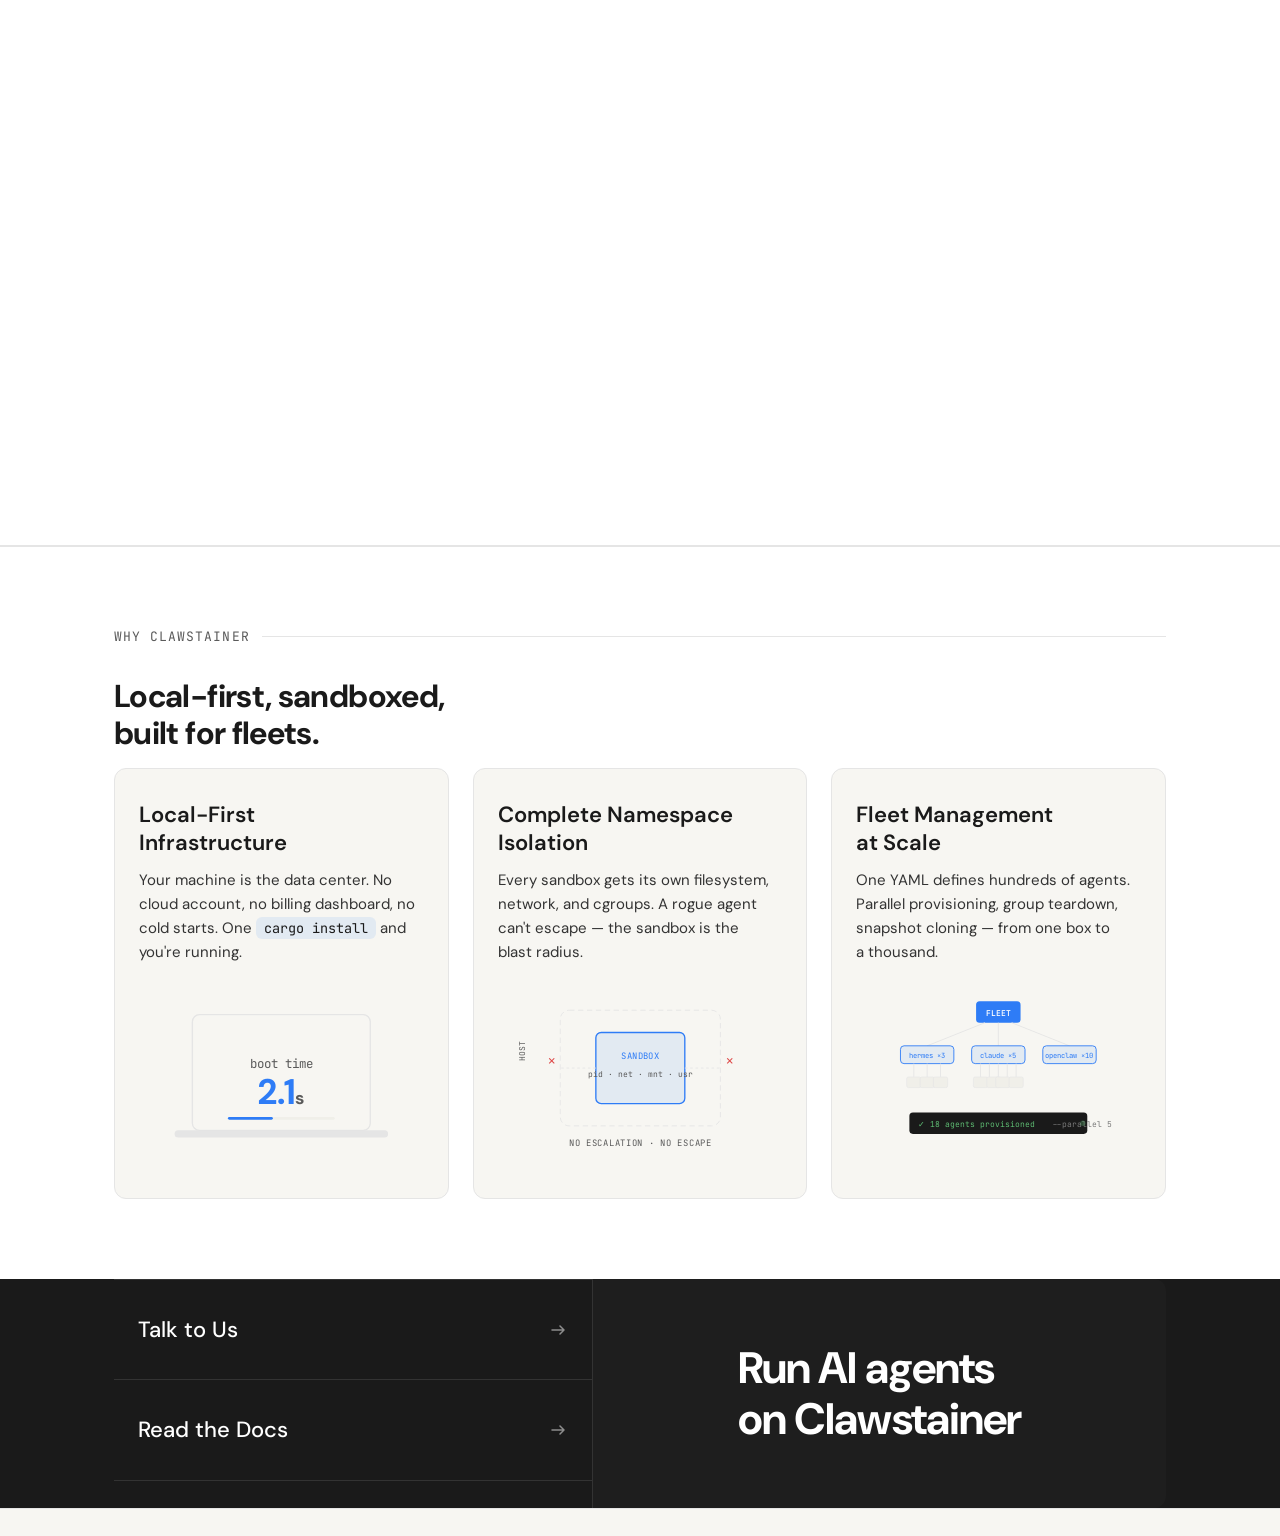
==== commit eeb627a2: "Add feature pillars, contact strip, favicon, OG image, meta tags - 3-column feature cards: Local-Fir" ====
--- a/index.html
+++ b/index.html
@@ -7,6 +7,18 @@
   <meta name="description" content="Open-source Rust CLI for running AI agents in disposable sandboxes. No Docker. Boots in seconds. Local-first.">
   <meta property="og:title" content="Clawstainer — The CLI for AI Agent Sandboxes">
   <meta property="og:description" content="One CLI to create, provision, and destroy isolated sandboxes for your AI agents. Built in Rust.">
+  <meta property="og:image" content="./og-image.png">
+  <meta property="og:type" content="website">
+  <meta name="twitter:card" content="summary_large_image">
+  <meta name="twitter:title" content="Clawstainer — The CLI for AI Agent Sandboxes">
+  <meta name="twitter:description" content="One CLI to create, provision, and destroy isolated sandboxes for your AI agents. Built in Rust.">
+  <meta name="twitter:image" content="./og-image.png">
+  <meta name="theme-color" content="#F7F6F2">
+
+  <!-- Favicon -->
+  <link rel="icon" type="image/svg+xml" href="./favicon.svg">
+  <link rel="icon" type="image/png" sizes="32x32" href="./favicon-32.png">
+  <link rel="apple-touch-icon" sizes="180x180" href="./apple-touch-icon.png">
 
   <!-- Fonts -->
   <link rel="preconnect" href="https://fonts.googleapis.com">
@@ -398,18 +410,154 @@
       </div>
     </section>
 
-    <!-- ==================== CTA ==================== -->
-    <section class="cta-section section">
-      <div class="container">
-        <h2>Start deploying agents</h2>
-        <p>Open source. MIT licensed. One command to install.</p>
-        <div class="cta-actions">
-          <a href="https://github.com/friscobrisco/clawstainer" target="_blank" rel="noopener noreferrer" class="btn-primary">
-            View on GitHub →
-          </a>
-          <a href="https://github.com/friscobrisco/clawstainer/blob/main/docs.md" target="_blank" rel="noopener noreferrer" class="btn-ghost">
-            Read the docs
-          </a>
+    <!-- ==================== FEATURE PILLARS ==================== -->
+    <section class="pillars-section section">
+      <div class="container">
+        <div class="section-label"><span class="annotation">Why Clawstainer</span></div>
+        <h2 class="section-heading">Local-first, sandboxed,<br>built for fleets.</h2>
+        <div class="pillars-grid">
+
+          <!-- Pillar 1: Local-First -->
+          <div class="pillar-card">
+            <h3>Local-First<br>Infrastructure</h3>
+            <p>Your machine is the data center. No cloud account, no billing dashboard, no cold starts. One <code>cargo install</code> and you're running.</p>
+            <div class="pillar-visual">
+              <svg class="pillar-svg" viewBox="0 0 320 200" aria-hidden="true">
+                <!-- Laptop outline -->
+                <rect x="60" y="30" width="200" height="130" rx="8" fill="none" stroke="var(--color-border)" stroke-width="1.5"/>
+                <rect x="40" y="160" width="240" height="8" rx="4" fill="var(--color-border)"/>
+                <!-- Boot timer -->
+                <text x="160" y="90" text-anchor="middle" font-family="var(--font-mono)" font-size="14" fill="var(--color-text-muted)">boot time</text>
+                <text x="160" y="130" text-anchor="middle" font-family="var(--font-display)" font-size="40" font-weight="700" fill="var(--color-primary)">
+                  <tspan class="boot-counter">2.1</tspan><tspan font-size="20" fill="var(--color-text-muted)">s</tspan>
+                </text>
+                <!-- Progress bar -->
+                <rect x="100" y="145" width="120" height="3" rx="1.5" fill="var(--color-surface-2)"/>
+                <rect x="100" y="145" width="0" height="3" rx="1.5" fill="var(--color-primary)" class="boot-bar">
+                  <animate attributeName="width" from="0" to="120" dur="2.1s" fill="freeze" begin="0s" repeatCount="indefinite"/>
+                </rect>
+              </svg>
+            </div>
+          </div>
+
+          <!-- Pillar 2: Sandboxed -->
+          <div class="pillar-card">
+            <h3>Complete Namespace<br>Isolation</h3>
+            <p>Every sandbox gets its own filesystem, network, and cgroups. A rogue agent can't escape — the sandbox is the blast radius.</p>
+            <div class="pillar-visual">
+              <svg class="pillar-svg" viewBox="0 0 320 200" aria-hidden="true">
+                <!-- Central sandbox box -->
+                <rect x="110" y="50" width="100" height="80" rx="6" fill="var(--color-primary-muted)" stroke="var(--color-primary)" stroke-width="1.5"/>
+                <text x="160" y="80" text-anchor="middle" font-family="var(--font-mono)" font-size="10" fill="var(--color-primary)" letter-spacing="0.05em">SANDBOX</text>
+                <text x="160" y="100" text-anchor="middle" font-family="var(--font-mono)" font-size="9" fill="var(--color-text-muted)">pid · net · mnt · usr</text>
+                <!-- Isolation boundary -->
+                <rect x="70" y="25" width="180" height="130" rx="10" fill="none" stroke="var(--color-border)" stroke-width="1" stroke-dasharray="6 4"/>
+                <!-- Labels outside -->
+                <text x="30" y="60" font-family="var(--font-mono)" font-size="9" fill="var(--color-text-muted)" text-anchor="end" transform="rotate(-90 30 60)">HOST</text>
+                <!-- Blocked arrows -->
+                <line x1="110" y1="90" x2="70" y2="90" stroke="var(--color-border)" stroke-width="1" stroke-dasharray="3 3"/>
+                <text x="60" y="87" text-anchor="middle" font-family="var(--font-mono)" font-size="14" fill="#D44">✕</text>
+                <line x1="210" y1="90" x2="250" y2="90" stroke="var(--color-border)" stroke-width="1" stroke-dasharray="3 3"/>
+                <text x="260" y="87" text-anchor="middle" font-family="var(--font-mono)" font-size="14" fill="#D44">✕</text>
+                <!-- Zero access label -->
+                <text x="160" y="178" text-anchor="middle" font-family="var(--font-mono)" font-size="10" fill="var(--color-text-muted)" letter-spacing="0.08em">NO ESCALATION · NO ESCAPE</text>
+              </svg>
+            </div>
+          </div>
+
+          <!-- Pillar 3: Fleet -->
+          <div class="pillar-card">
+            <h3>Fleet Management<br>at Scale</h3>
+            <p>One YAML defines hundreds of agents. Parallel provisioning, group teardown, snapshot cloning — from one box to a thousand.</p>
+            <div class="pillar-visual">
+              <svg class="pillar-svg" viewBox="0 0 320 200" aria-hidden="true">
+                <!-- Root node -->
+                <rect x="135" y="15" width="50" height="24" rx="4" fill="var(--color-primary)" />
+                <text x="160" y="31" text-anchor="middle" font-family="var(--font-mono)" font-size="9" fill="#fff" font-weight="600">FLEET</text>
+                <!-- Branches -->
+                <line x1="145" y1="39" x2="80" y2="65" stroke="var(--color-border)" stroke-width="1"/>
+                <line x1="160" y1="39" x2="160" y2="65" stroke="var(--color-border)" stroke-width="1"/>
+                <line x1="175" y1="39" x2="240" y2="65" stroke="var(--color-border)" stroke-width="1"/>
+                <!-- Group nodes -->
+                <rect x="50" y="65" width="60" height="20" rx="4" fill="var(--color-primary-muted)" stroke="var(--color-primary)" stroke-width="1"/>
+                <text x="80" y="79" text-anchor="middle" font-family="var(--font-mono)" font-size="8" fill="var(--color-primary)">hermes ×3</text>
+                <rect x="130" y="65" width="60" height="20" rx="4" fill="var(--color-primary-muted)" stroke="var(--color-primary)" stroke-width="1"/>
+                <text x="160" y="79" text-anchor="middle" font-family="var(--font-mono)" font-size="8" fill="var(--color-primary)">claude ×5</text>
+                <rect x="210" y="65" width="60" height="20" rx="4" fill="var(--color-primary-muted)" stroke="var(--color-primary)" stroke-width="1"/>
+                <text x="240" y="79" text-anchor="middle" font-family="var(--font-mono)" font-size="8" fill="var(--color-primary)">openclaw ×10</text>
+                <!-- Agent rows (hermes) -->
+                <line x1="65" y1="85" x2="65" y2="100" stroke="var(--color-border)" stroke-width="1"/>
+                <line x1="80" y1="85" x2="80" y2="100" stroke="var(--color-border)" stroke-width="1"/>
+                <line x1="95" y1="85" x2="95" y2="100" stroke="var(--color-border)" stroke-width="1"/>
+                <rect x="57" y="100" width="16" height="12" rx="2" fill="var(--color-surface-2)" stroke="var(--color-border)" stroke-width="0.75"/>
+                <rect x="72" y="100" width="16" height="12" rx="2" fill="var(--color-surface-2)" stroke="var(--color-border)" stroke-width="0.75"/>
+                <rect x="87" y="100" width="16" height="12" rx="2" fill="var(--color-surface-2)" stroke="var(--color-border)" stroke-width="0.75"/>
+                <!-- Agent rows (claude) -->
+                <line x1="140" y1="85" x2="140" y2="100" stroke="var(--color-border)" stroke-width="1"/>
+                <line x1="150" y1="85" x2="150" y2="100" stroke="var(--color-border)" stroke-width="1"/>
+                <line x1="160" y1="85" x2="160" y2="100" stroke="var(--color-border)" stroke-width="1"/>
+                <line x1="170" y1="85" x2="170" y2="100" stroke="var(--color-border)" stroke-width="1"/>
+                <line x1="180" y1="85" x2="180" y2="100" stroke="var(--color-border)" stroke-width="1"/>
+                <rect x="132" y="100" width="16" height="12" rx="2" fill="var(--color-surface-2)" stroke="var(--color-border)" stroke-width="0.75"/>
+                <rect x="142" y="100" width="16" height="12" rx="2" fill="var(--color-surface-2)" stroke="var(--color-border)" stroke-width="0.75" transform="translate(5,0)"/>
+                <rect x="157" y="100" width="16" height="12" rx="2" fill="var(--color-surface-2)" stroke="var(--color-border)" stroke-width="0.75"/>
+                <rect x="167" y="100" width="16" height="12" rx="2" fill="var(--color-surface-2)" stroke="var(--color-border)" stroke-width="0.75" transform="translate(5,0)"/>
+                <!-- Status bar -->
+                <rect x="60" y="140" width="200" height="24" rx="4" fill="var(--terminal-bg)"/>
+                <text x="70" y="156" font-family="var(--font-mono)" font-size="9" fill="var(--color-syntax-string)">✓ 18 agents provisioned</text>
+                <text x="220" y="156" font-family="var(--font-mono)" font-size="9" fill="var(--terminal-muted)">--parallel 5</text>
+                <!-- Animated pulse on status -->
+                <circle cx="255" cy="152" r="3" fill="var(--color-syntax-string)">
+                  <animate attributeName="opacity" values="1;0.3;1" dur="2s" repeatCount="indefinite"/>
+                </circle>
+              </svg>
+            </div>
+          </div>
+
+        </div>
+      </div>
+    </section>
+
+    <!-- ==================== CONTACT STRIP ==================== -->
+    <section class="contact-strip">
+      <div class="container">
+        <div class="contact-layout">
+          <div class="contact-links">
+            <a href="#contact-form" class="contact-row" data-contact-trigger>
+              <span>Talk to Us</span>
+              <svg width="20" height="20" viewBox="0 0 20 20" fill="none" aria-hidden="true"><path d="M4 10h12m0 0l-4-4m4 4l-4 4" stroke="currentColor" stroke-width="1.5" stroke-linecap="round" stroke-linejoin="round"/></svg>
+            </a>
+            <a href="https://github.com/friscobrisco/clawstainer/blob/main/docs.md" target="_blank" rel="noopener noreferrer" class="contact-row">
+              <span>Read the Docs</span>
+              <svg width="20" height="20" viewBox="0 0 20 20" fill="none" aria-hidden="true"><path d="M4 10h12m0 0l-4-4m4 4l-4 4" stroke="currentColor" stroke-width="1.5" stroke-linecap="round" stroke-linejoin="round"/></svg>
+            </a>
+          </div>
+          <div class="contact-statement">
+            <span>Run AI agents<br>on Clawstainer</span>
+          </div>
+        </div>
+      </div>
+
+      <!-- Contact form (hidden by default, toggled by "Talk to Us") -->
+      <div id="contact-form" class="contact-form-wrap" hidden>
+        <div class="container">
+          <form class="contact-form" action="#" method="POST">
+            <div class="form-row">
+              <div class="form-group">
+                <label for="contact-name">Name</label>
+                <input type="text" id="contact-name" name="name" required placeholder="Your name">
+              </div>
+              <div class="form-group">
+                <label for="contact-email">Email</label>
+                <input type="email" id="contact-email" name="email" required placeholder="you@company.com">
+              </div>
+            </div>
+            <div class="form-group">
+              <label for="contact-message">Message</label>
+              <textarea id="contact-message" name="message" rows="4" required placeholder="How can we help?"></textarea>
+            </div>
+            <button type="submit" class="btn-primary">Send message →</button>
+          </form>
         </div>
       </div>
     </section>
@@ -524,6 +672,25 @@
     }, { threshold: 0.3 });
     observer.observe(terminal);
   })();
+
+  // Contact form toggle
+  (function() {
+    const trigger = document.querySelector('[data-contact-trigger]');
+    const form = document.getElementById('contact-form');
+    if (!trigger || !form) return;
+
+    trigger.addEventListener('click', function(e) {
+      e.preventDefault();
+      const isHidden = form.hasAttribute('hidden');
+      if (isHidden) {
+        form.removeAttribute('hidden');
+        form.querySelector('input')?.focus();
+        form.scrollIntoView({ behavior: 'smooth', block: 'start' });
+      } else {
+        form.setAttribute('hidden', '');
+      }
+    });
+  })();
   </script>
 </body>
 </html>
--- a/base.css
+++ b/base.css
@@ -1,5 +1,6 @@
 /* base.css */
 *, *::before, *::after { box-sizing: border-box; margin: 0; padding: 0; }
+html { overflow-x: hidden; }
 
 html {
   -moz-text-size-adjust: none;
--- a/style.css
+++ b/style.css
@@ -39,8 +39,8 @@
   --color-divider:         #E5E5E5;
 
   --color-text:            #1A1A1A;
-  --color-text-secondary:  #4A4A4A;
-  --color-text-muted:      #7A7A7A;
+  --color-text-secondary:  #333333;
+  --color-text-muted:      #5A5A5A;
 
   --color-primary:         #2E7CF6;
   --color-primary-light:   #4A9EF5;
@@ -81,6 +81,7 @@
 
 body {
   background: var(--color-bg);
+  overflow-x: hidden;
 }
 
 /* ============================================================
@@ -320,6 +321,11 @@
   display: grid;
   grid-template-columns: 1fr;
   gap: var(--space-8);
+  min-width: 0;
+}
+
+.how-layout > * {
+  min-width: 0;
 }
 
 @media (min-width: 768px) {
@@ -341,7 +347,7 @@
   border-radius: var(--radius-md);
   border-left: 2px solid transparent;
   transition: border-color 0.3s ease, background 0.3s ease, opacity 0.3s ease;
-  opacity: 0.4;
+  opacity: 0.7;
 }
 
 .how-step--active {
@@ -394,6 +400,7 @@
   font-family: var(--font-mono);
   font-size: var(--text-sm);
   line-height: 1.7;
+  max-width: 100%;
 }
 
 .terminal-header {
@@ -456,6 +463,7 @@
 .uc-block {
   padding: clamp(var(--space-10), 6vw, var(--space-16)) 0;
   border-top: 1px solid var(--color-divider);
+  overflow: hidden;
 }
 
 .uc-block--alt {
@@ -483,6 +491,11 @@
   grid-template-columns: 1fr;
   gap: var(--space-8);
   align-items: start;
+  min-width: 0;
+}
+
+.use-case > * {
+  min-width: 0;
 }
 
 @media (min-width: 768px) {
@@ -530,7 +543,7 @@
 
 .use-case-detail {
   font-size: var(--text-sm) !important;
-  color: var(--color-text-muted) !important;
+  color: var(--color-text-secondary) !important;
 }
 
 /* ============================================================
@@ -610,7 +623,7 @@
 .footer-text {
   font-family: var(--font-body);
   font-size: var(--text-xs);
-  color: var(--color-text-muted);
+  color: var(--color-text-secondary);
 }
 
 .footer-links {
@@ -629,6 +642,239 @@
 
 .footer-links a:hover {
   color: var(--color-text);
+}
+
+/* ============================================================
+   FEATURE PILLARS — 3-column cards
+   ============================================================ */
+.pillars-section {
+  border-top: 1px solid var(--color-border);
+  background: var(--color-surface);
+}
+
+.pillars-grid {
+  display: grid;
+  grid-template-columns: 1fr;
+  gap: var(--space-6);
+}
+
+@media (min-width: 768px) {
+  .pillars-grid {
+    grid-template-columns: repeat(3, 1fr);
+    gap: var(--space-6);
+  }
+}
+
+.pillar-card {
+  border: 1px solid var(--color-border);
+  border-radius: var(--radius-lg);
+  padding: var(--space-8) var(--space-6);
+  background: var(--color-bg);
+  display: flex;
+  flex-direction: column;
+}
+
+.pillar-card h3 {
+  font-family: var(--font-display);
+  font-size: var(--text-lg);
+  font-weight: 600;
+  color: var(--color-text);
+  line-height: 1.25;
+  margin-bottom: var(--space-3);
+}
+
+.pillar-card p {
+  font-size: var(--text-sm);
+  color: var(--color-text-secondary);
+  line-height: 1.6;
+  margin-bottom: var(--space-6);
+}
+
+.pillar-card p code {
+  font-family: var(--font-mono);
+  font-size: 0.9em;
+  color: var(--color-text);
+  background: var(--color-primary-muted);
+  padding: 2px var(--space-2);
+  border-radius: var(--radius-sm);
+}
+
+.pillar-visual {
+  margin-top: auto;
+}
+
+.pillar-svg {
+  width: 100%;
+  height: auto;
+  display: block;
+}
+
+/* ============================================================
+   CONTACT STRIP
+   ============================================================ */
+.contact-strip {
+  background: var(--terminal-bg);
+  padding: 0;
+}
+
+.contact-layout {
+  display: grid;
+  grid-template-columns: 1fr;
+}
+
+@media (min-width: 768px) {
+  .contact-layout {
+    grid-template-columns: 1fr 1.2fr;
+  }
+}
+
+.contact-links {
+  display: flex;
+  flex-direction: column;
+}
+
+.contact-row {
+  display: flex;
+  align-items: center;
+  justify-content: space-between;
+  padding: var(--space-8) var(--space-6);
+  font-family: var(--font-display);
+  font-size: var(--text-lg);
+  font-weight: 500;
+  color: #FFFFFF;
+  text-decoration: none;
+  border: 1px solid var(--terminal-border);
+  border-left: none;
+  border-right: none;
+  transition: background var(--transition-fast), color var(--transition-fast);
+}
+
+.contact-row:first-child {
+  border-bottom: none;
+}
+
+.contact-row:hover {
+  background: rgba(255, 255, 255, 0.05);
+  color: var(--color-primary-light);
+}
+
+.contact-row svg {
+  flex-shrink: 0;
+  opacity: 0.5;
+  transition: opacity var(--transition-fast), transform var(--transition-fast);
+}
+
+.contact-row:hover svg {
+  opacity: 1;
+  transform: translateX(4px);
+}
+
+.contact-statement {
+  display: flex;
+  align-items: center;
+  justify-content: center;
+  padding: var(--space-16) var(--space-8);
+  border-left: 1px solid var(--terminal-border);
+  background: rgba(255, 255, 255, 0.02);
+  border-radius: 0 var(--radius-lg) var(--radius-lg) 0;
+}
+
+.contact-statement span {
+  font-family: var(--font-display);
+  font-size: clamp(1.75rem, 1.2rem + 2vw, 2.75rem);
+  font-weight: 700;
+  color: #FFFFFF;
+  line-height: 1.15;
+  letter-spacing: -0.02em;
+}
+
+/* --- Contact form --- */
+.contact-form-wrap {
+  border-top: 1px solid var(--terminal-border);
+  padding: var(--space-10) 0;
+}
+
+.contact-form-wrap[hidden] {
+  display: none;
+}
+
+.contact-form {
+  max-width: 640px;
+}
+
+.form-row {
+  display: grid;
+  grid-template-columns: 1fr 1fr;
+  gap: var(--space-4);
+  margin-bottom: var(--space-4);
+}
+
+@media (max-width: 520px) {
+  .form-row {
+    grid-template-columns: 1fr;
+  }
+}
+
+.form-group {
+  display: flex;
+  flex-direction: column;
+  gap: var(--space-2);
+  margin-bottom: var(--space-4);
+}
+
+.form-group label {
+  font-family: var(--font-body);
+  font-size: var(--text-xs);
+  font-weight: 600;
+  color: rgba(255, 255, 255, 0.6);
+  letter-spacing: 0.04em;
+  text-transform: uppercase;
+}
+
+.form-group input,
+.form-group textarea {
+  font-family: var(--font-body);
+  font-size: var(--text-sm);
+  color: #FFFFFF;
+  background: var(--terminal-surface);
+  border: 1px solid var(--terminal-border);
+  border-radius: var(--radius-sm);
+  padding: var(--space-3) var(--space-4);
+  transition: border-color var(--transition-fast);
+}
+
+.form-group input::placeholder,
+.form-group textarea::placeholder {
+  color: var(--terminal-muted);
+}
+
+.form-group input:focus,
+.form-group textarea:focus {
+  outline: none;
+  border-color: var(--color-primary);
+}
+
+.form-group textarea {
+  resize: vertical;
+  min-height: 100px;
+}
+
+.contact-form .btn-primary {
+  margin-top: var(--space-2);
+}
+
+@media (max-width: 767px) {
+  .contact-statement {
+    border-left: none;
+    border-top: 1px solid var(--terminal-border);
+    border-radius: 0;
+    padding: var(--space-10) var(--space-6);
+  }
+
+  .contact-row {
+    padding: var(--space-6) var(--space-4);
+    font-size: var(--text-base);
+  }
 }
 
 /* ============================================================
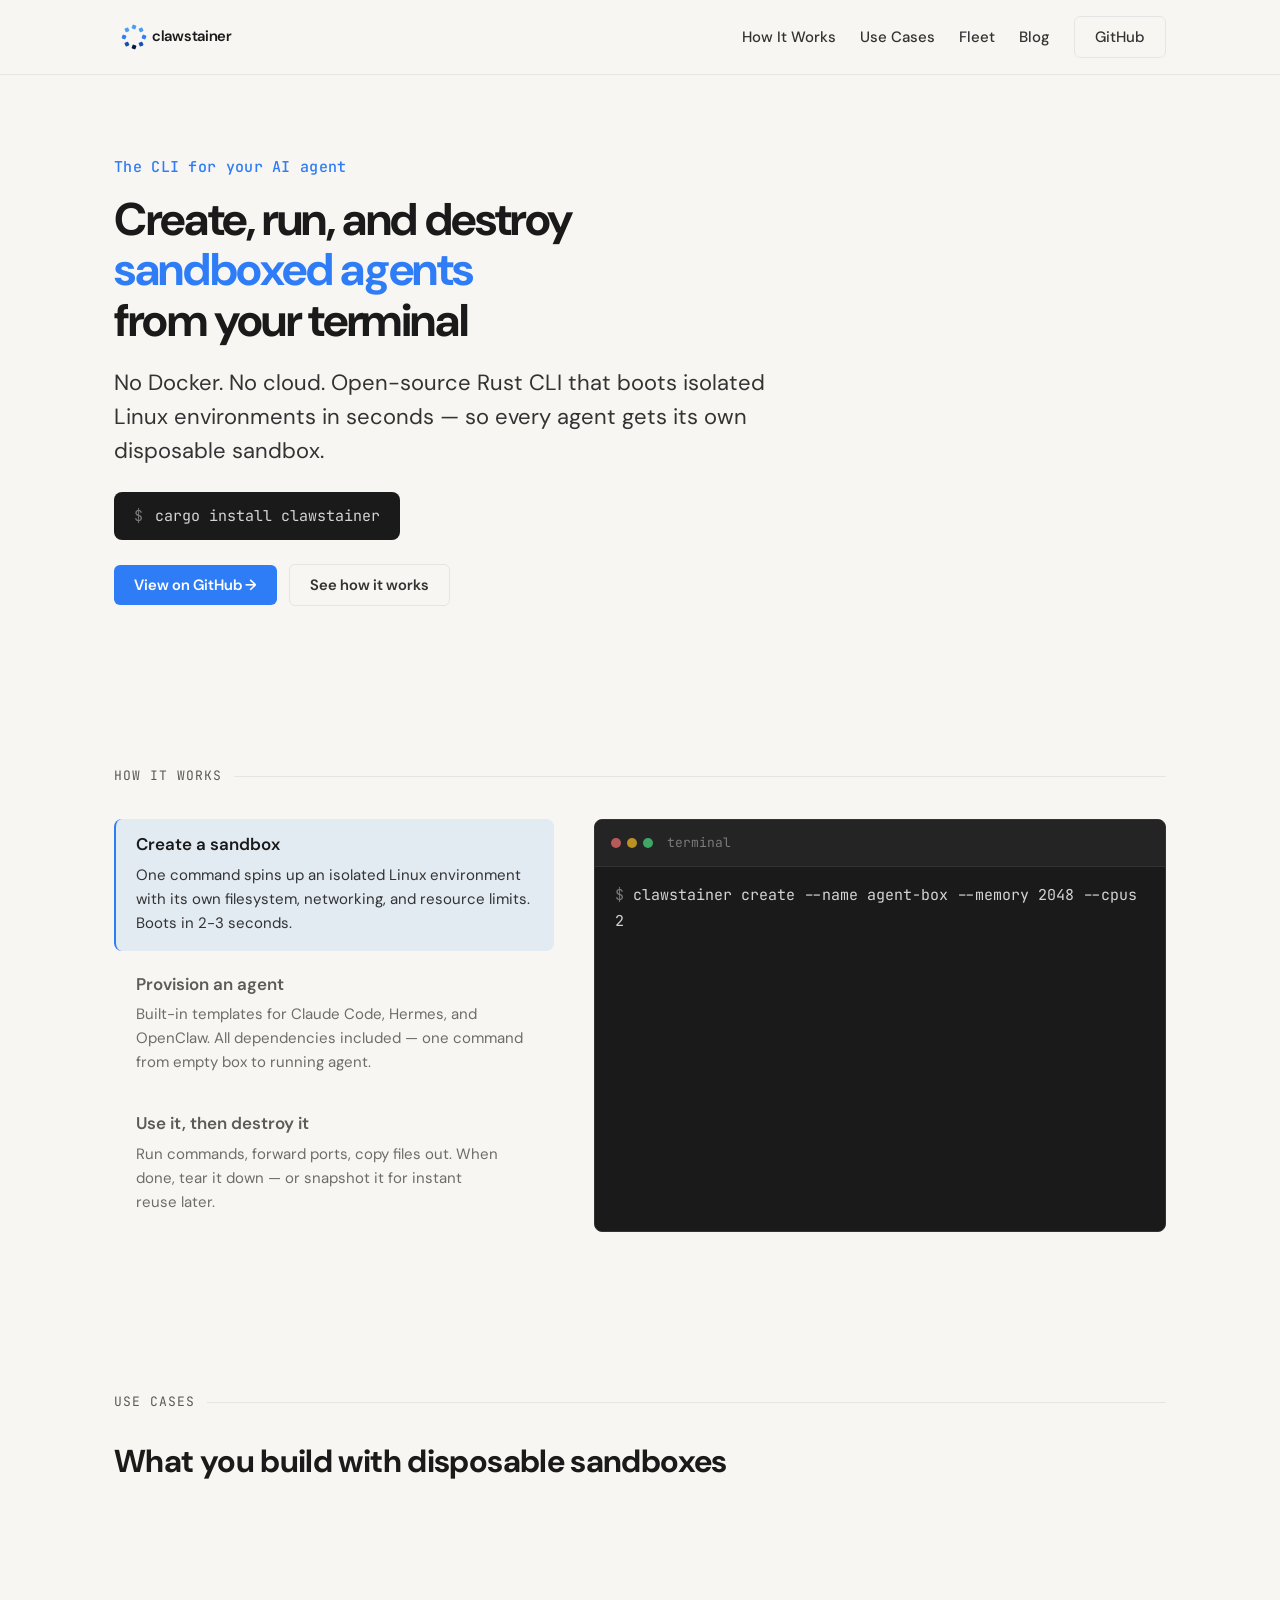
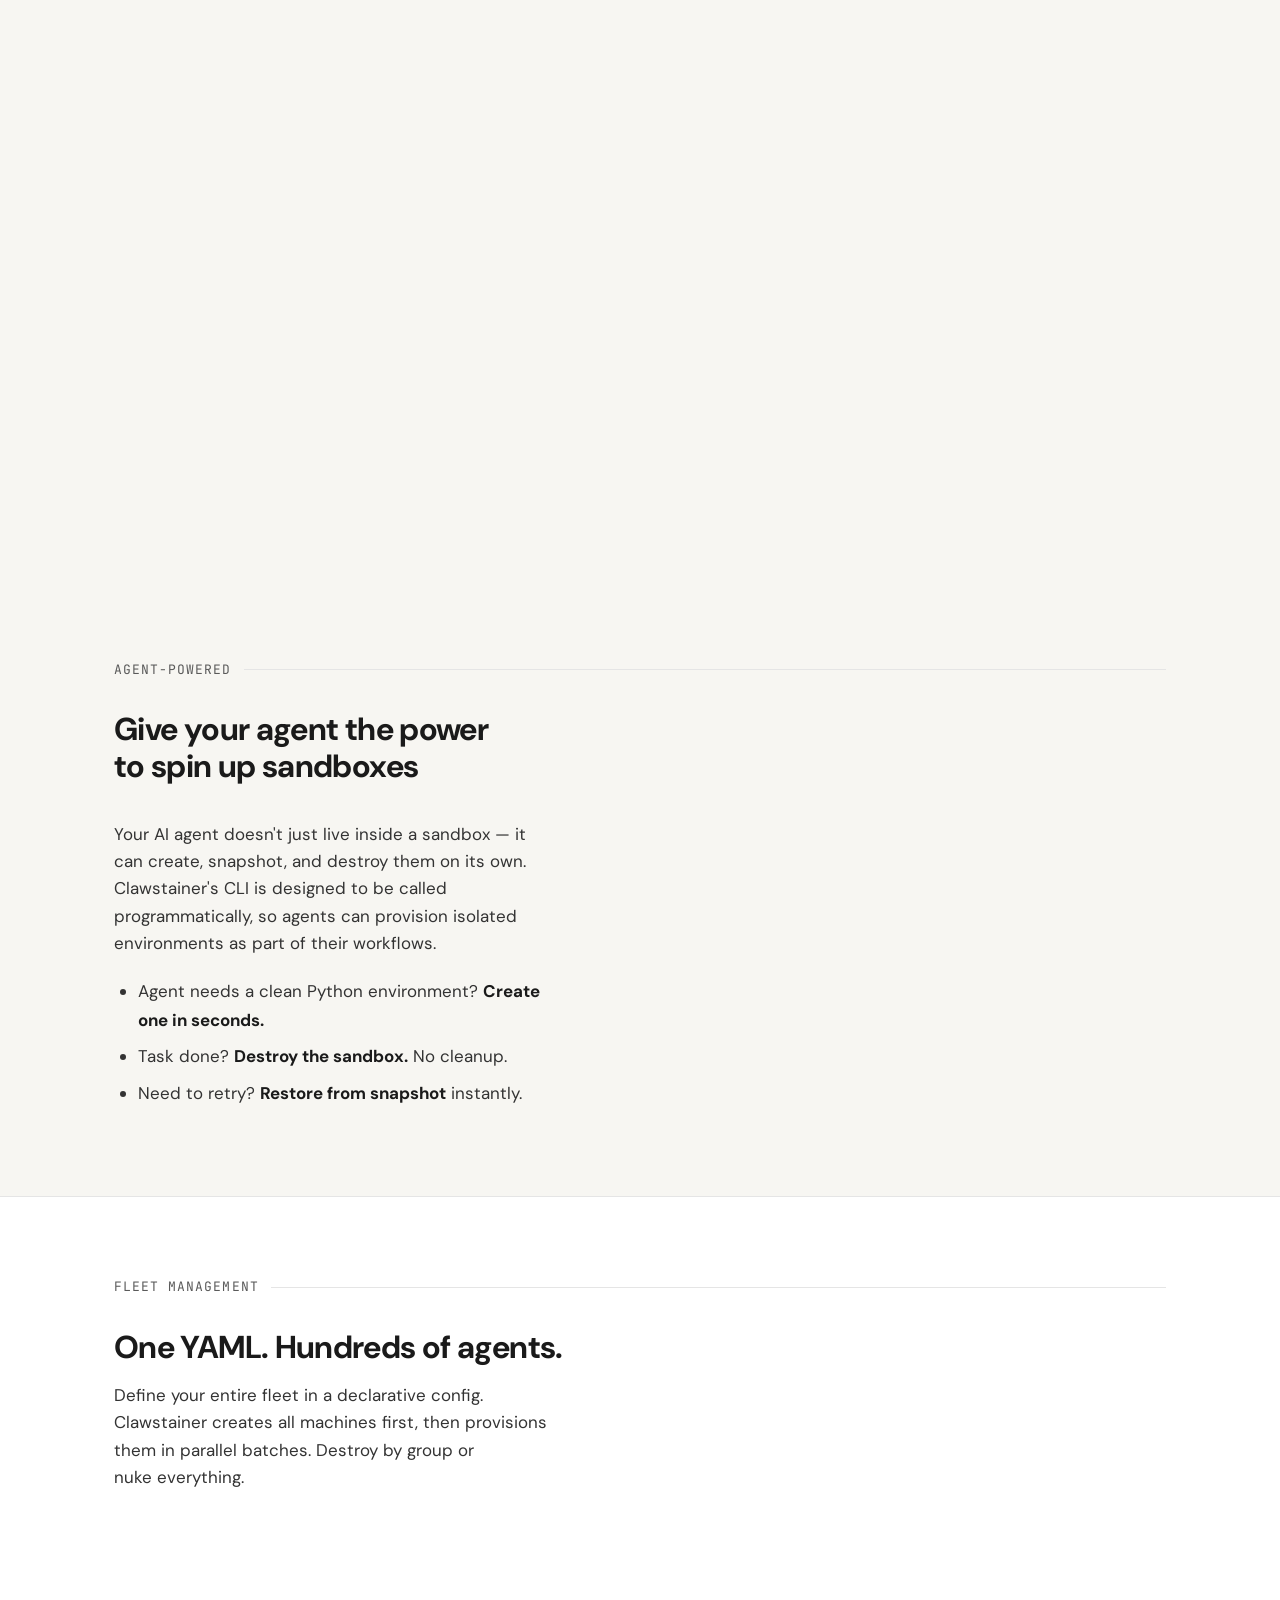
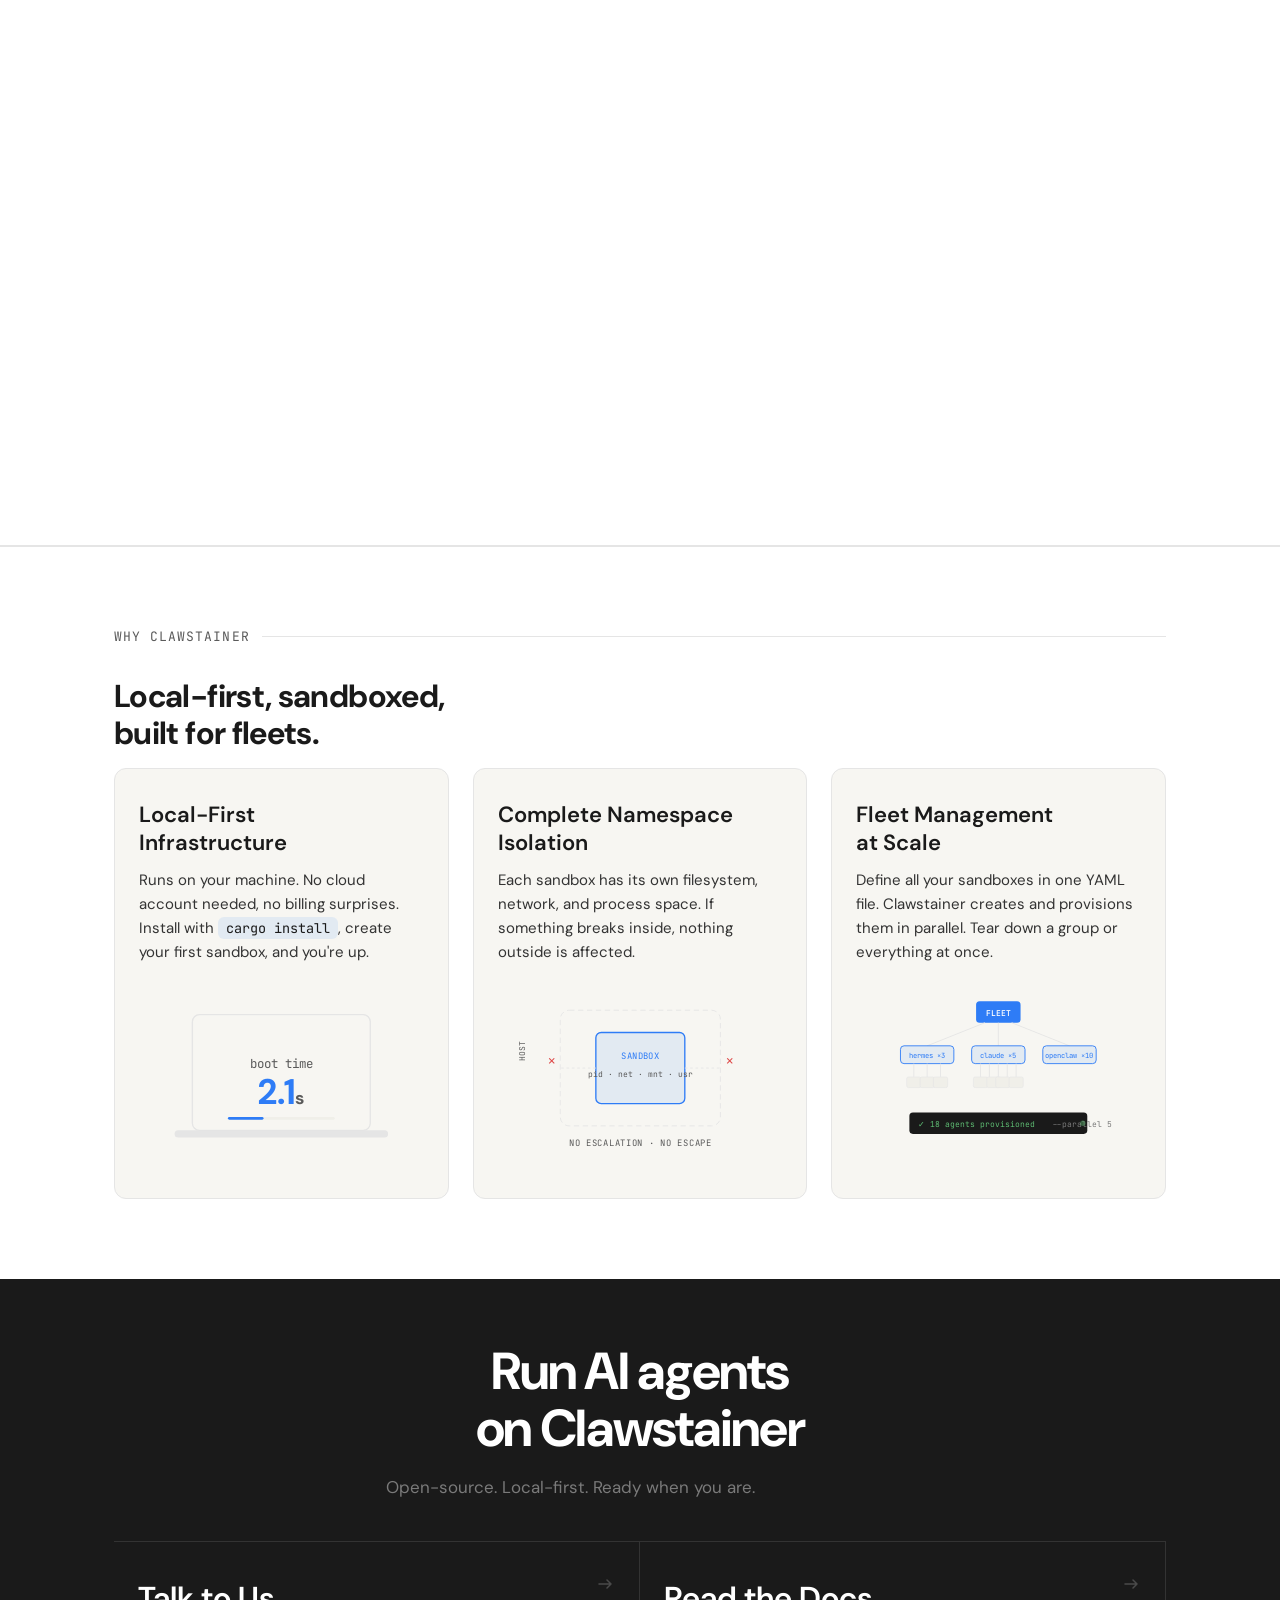
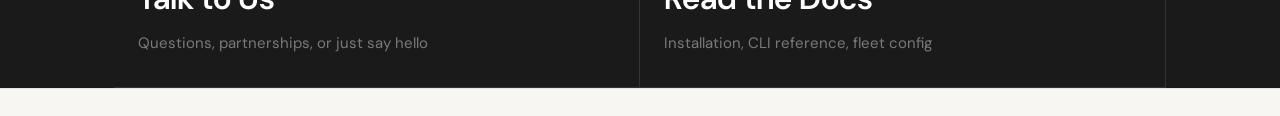
==== commit c85e42c9: "Rewrite pillar copy, redesign contact strip layout" ====
--- a/index.html
+++ b/index.html
@@ -420,7 +420,7 @@
           <!-- Pillar 1: Local-First -->
           <div class="pillar-card">
             <h3>Local-First<br>Infrastructure</h3>
-            <p>Your machine is the data center. No cloud account, no billing dashboard, no cold starts. One <code>cargo install</code> and you're running.</p>
+            <p>Runs on your machine. No cloud account needed, no billing surprises. Install with <code>cargo install</code>, create your first sandbox, and you're up.</p>
             <div class="pillar-visual">
               <svg class="pillar-svg" viewBox="0 0 320 200" aria-hidden="true">
                 <!-- Laptop outline -->
@@ -443,7 +443,7 @@
           <!-- Pillar 2: Sandboxed -->
           <div class="pillar-card">
             <h3>Complete Namespace<br>Isolation</h3>
-            <p>Every sandbox gets its own filesystem, network, and cgroups. A rogue agent can't escape — the sandbox is the blast radius.</p>
+            <p>Each sandbox has its own filesystem, network, and process space. If something breaks inside, nothing outside is affected.</p>
             <div class="pillar-visual">
               <svg class="pillar-svg" viewBox="0 0 320 200" aria-hidden="true">
                 <!-- Central sandbox box -->
@@ -468,7 +468,7 @@
           <!-- Pillar 3: Fleet -->
           <div class="pillar-card">
             <h3>Fleet Management<br>at Scale</h3>
-            <p>One YAML defines hundreds of agents. Parallel provisioning, group teardown, snapshot cloning — from one box to a thousand.</p>
+            <p>Define all your sandboxes in one YAML file. Clawstainer creates and provisions them in parallel. Tear down a group or everything at once.</p>
             <div class="pillar-visual">
               <svg class="pillar-svg" viewBox="0 0 320 200" aria-hidden="true">
                 <!-- Root node -->
@@ -521,20 +521,24 @@
     <!-- ==================== CONTACT STRIP ==================== -->
     <section class="contact-strip">
       <div class="container">
-        <div class="contact-layout">
-          <div class="contact-links">
-            <a href="#contact-form" class="contact-row" data-contact-trigger>
-              <span>Talk to Us</span>
-              <svg width="20" height="20" viewBox="0 0 20 20" fill="none" aria-hidden="true"><path d="M4 10h12m0 0l-4-4m4 4l-4 4" stroke="currentColor" stroke-width="1.5" stroke-linecap="round" stroke-linejoin="round"/></svg>
-            </a>
-            <a href="https://github.com/friscobrisco/clawstainer/blob/main/docs.md" target="_blank" rel="noopener noreferrer" class="contact-row">
-              <span>Read the Docs</span>
-              <svg width="20" height="20" viewBox="0 0 20 20" fill="none" aria-hidden="true"><path d="M4 10h12m0 0l-4-4m4 4l-4 4" stroke="currentColor" stroke-width="1.5" stroke-linecap="round" stroke-linejoin="round"/></svg>
-            </a>
-          </div>
-          <div class="contact-statement">
-            <span>Run AI agents<br>on Clawstainer</span>
-          </div>
+        <!-- Statement top -->
+        <div class="contact-hero">
+          <span class="contact-headline">Run AI agents<br>on Clawstainer</span>
+          <p class="contact-sub">Open-source. Local-first. Ready when you are.</p>
+        </div>
+
+        <!-- Action row -->
+        <div class="contact-actions">
+          <a href="#contact-form" class="contact-action-card" data-contact-trigger>
+            <span class="contact-action-label">Talk to Us</span>
+            <span class="contact-action-desc">Questions, partnerships, or just say hello</span>
+            <svg width="20" height="20" viewBox="0 0 20 20" fill="none" aria-hidden="true" class="contact-arrow"><path d="M4 10h12m0 0l-4-4m4 4l-4 4" stroke="currentColor" stroke-width="1.5" stroke-linecap="round" stroke-linejoin="round"/></svg>
+          </a>
+          <a href="https://github.com/friscobrisco/clawstainer/blob/main/docs.md" target="_blank" rel="noopener noreferrer" class="contact-action-card">
+            <span class="contact-action-label">Read the Docs</span>
+            <span class="contact-action-desc">Installation, CLI reference, fleet config</span>
+            <svg width="20" height="20" viewBox="0 0 20 20" fill="none" aria-hidden="true" class="contact-arrow"><path d="M4 10h12m0 0l-4-4m4 4l-4 4" stroke="currentColor" stroke-width="1.5" stroke-linecap="round" stroke-linejoin="round"/></svg>
+          </a>
         </div>
       </div>
 
--- a/style.css
+++ b/style.css
@@ -717,75 +717,94 @@
   padding: 0;
 }
 
-.contact-layout {
+.contact-hero {
+  text-align: center;
+  padding: var(--space-16) var(--space-6) var(--space-10);
+  border-bottom: 1px solid var(--terminal-border);
+}
+
+.contact-headline {
+  font-family: var(--font-display);
+  font-size: clamp(2rem, 1.4rem + 2.5vw, 3.25rem);
+  font-weight: 700;
+  color: #FFFFFF;
+  line-height: 1.1;
+  letter-spacing: -0.025em;
+  display: block;
+}
+
+.contact-sub {
+  font-family: var(--font-body);
+  font-size: var(--text-base);
+  color: var(--terminal-muted);
+  margin-top: var(--space-4);
+}
+
+.contact-actions {
   display: grid;
   grid-template-columns: 1fr;
 }
 
-@media (min-width: 768px) {
-  .contact-layout {
-    grid-template-columns: 1fr 1.2fr;
-  }
-}
-
-.contact-links {
+@media (min-width: 640px) {
+  .contact-actions {
+    grid-template-columns: 1fr 1fr;
+  }
+}
+
+.contact-action-card {
   display: flex;
   flex-direction: column;
-}
-
-.contact-row {
-  display: flex;
-  align-items: center;
-  justify-content: space-between;
+  gap: var(--space-2);
   padding: var(--space-8) var(--space-6);
-  font-family: var(--font-display);
-  font-size: var(--text-lg);
-  font-weight: 500;
-  color: #FFFFFF;
   text-decoration: none;
   border: 1px solid var(--terminal-border);
+  border-top: none;
   border-left: none;
+  transition: background var(--transition-fast);
+  position: relative;
+}
+
+.contact-action-card:first-child {
   border-right: none;
-  transition: background var(--transition-fast), color var(--transition-fast);
-}
-
-.contact-row:first-child {
-  border-bottom: none;
-}
-
-.contact-row:hover {
-  background: rgba(255, 255, 255, 0.05);
-  color: var(--color-primary-light);
-}
-
-.contact-row svg {
-  flex-shrink: 0;
+}
+
+@media (min-width: 640px) {
+  .contact-action-card:first-child {
+    border-right: 1px solid var(--terminal-border);
+  }
+}
+
+.contact-action-card:hover {
+  background: rgba(255, 255, 255, 0.04);
+}
+
+.contact-action-label {
+  font-family: var(--font-display);
+  font-size: var(--text-xl);
+  font-weight: 600;
+  color: #FFFFFF;
+}
+
+.contact-action-desc {
+  font-family: var(--font-body);
+  font-size: var(--text-sm);
+  color: var(--terminal-muted);
+  line-height: 1.5;
+}
+
+.contact-arrow {
+  position: absolute;
+  top: var(--space-8);
+  right: var(--space-6);
+  color: var(--terminal-muted);
   opacity: 0.5;
   transition: opacity var(--transition-fast), transform var(--transition-fast);
 }
 
-.contact-row:hover svg {
+.contact-action-card:hover .contact-arrow {
   opacity: 1;
+  color: var(--color-primary-light);
   transform: translateX(4px);
-}
-
-.contact-statement {
-  display: flex;
-  align-items: center;
-  justify-content: center;
-  padding: var(--space-16) var(--space-8);
-  border-left: 1px solid var(--terminal-border);
-  background: rgba(255, 255, 255, 0.02);
-  border-radius: 0 var(--radius-lg) var(--radius-lg) 0;
-}
-
-.contact-statement span {
-  font-family: var(--font-display);
-  font-size: clamp(1.75rem, 1.2rem + 2vw, 2.75rem);
-  font-weight: 700;
-  color: #FFFFFF;
-  line-height: 1.15;
-  letter-spacing: -0.02em;
 }
 
 /* --- Contact form --- */
@@ -863,17 +882,13 @@
   margin-top: var(--space-2);
 }
 
-@media (max-width: 767px) {
-  .contact-statement {
-    border-left: none;
-    border-top: 1px solid var(--terminal-border);
-    border-radius: 0;
-    padding: var(--space-10) var(--space-6);
-  }
-
-  .contact-row {
-    padding: var(--space-6) var(--space-4);
-    font-size: var(--text-base);
+@media (max-width: 639px) {
+  .contact-action-card:first-child {
+    border-bottom: none;
+  }
+
+  .contact-action-card {
+    border-right: none;
   }
 }
 
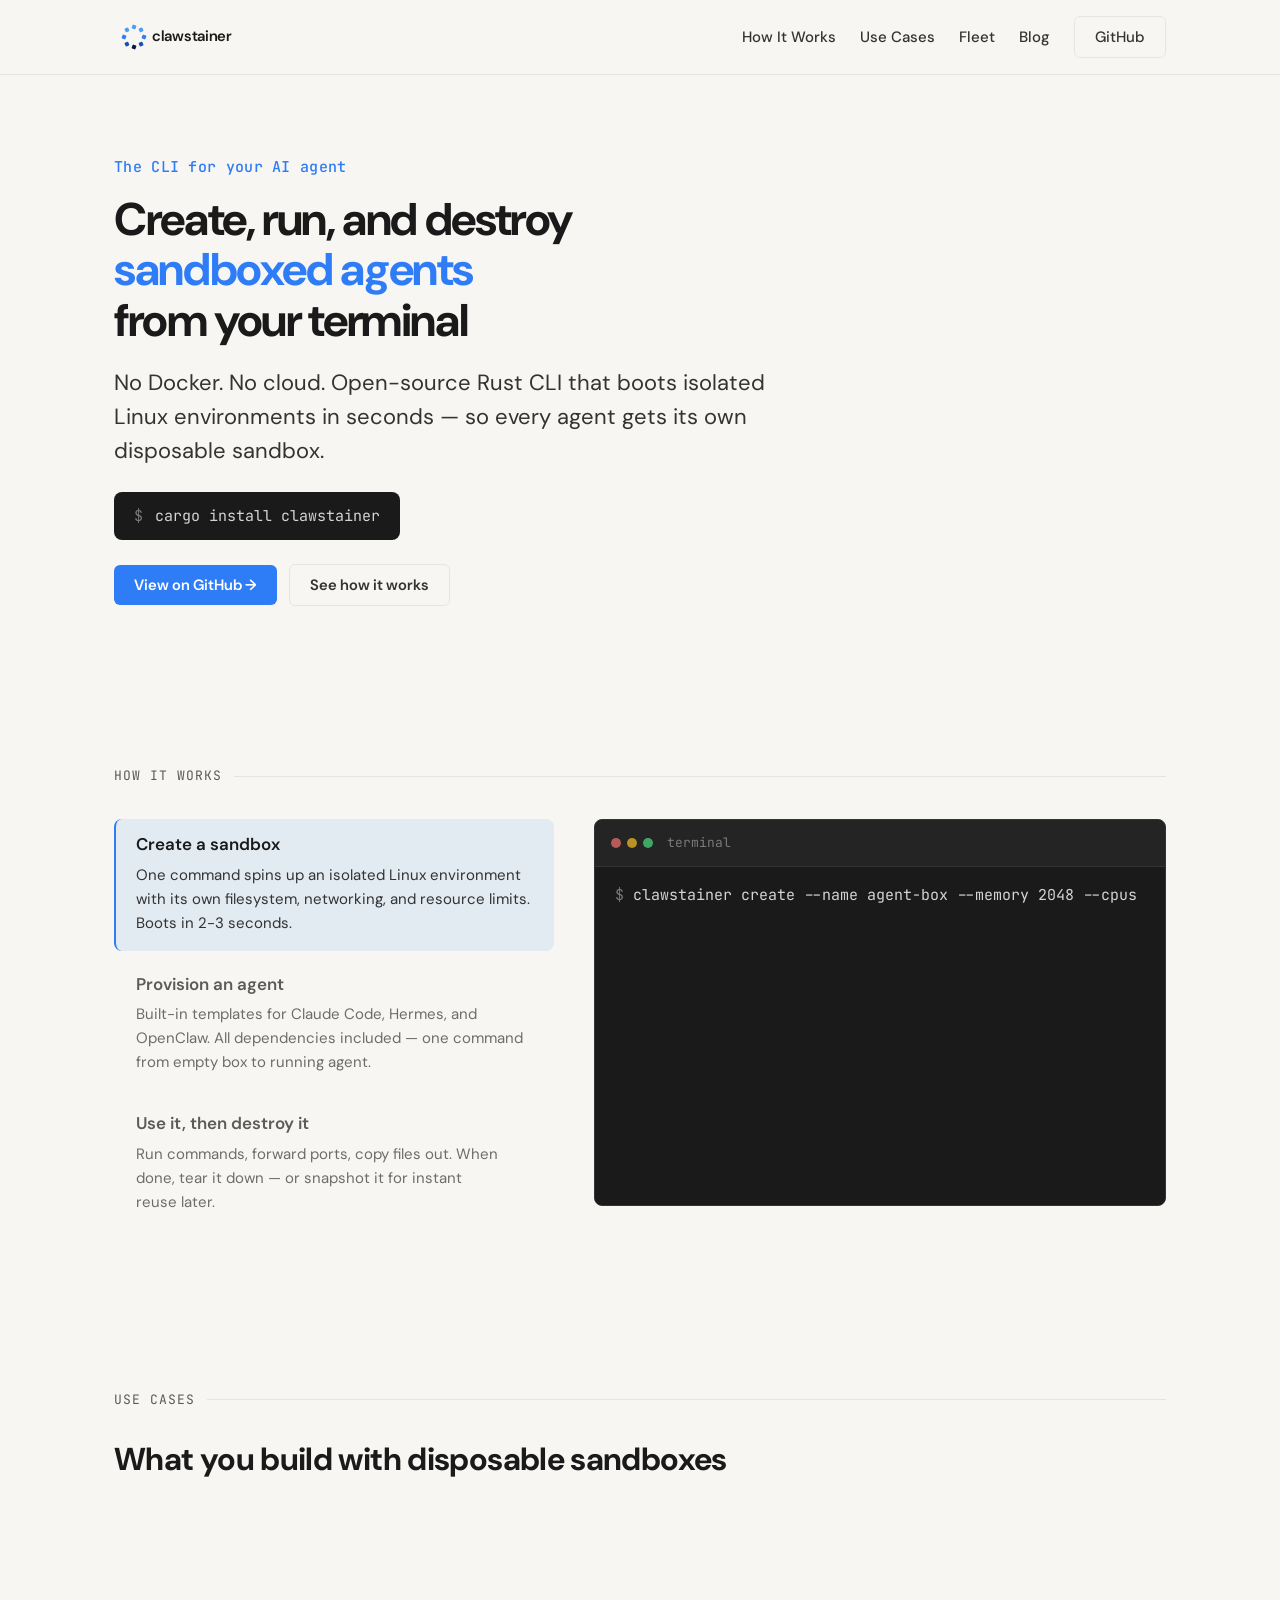
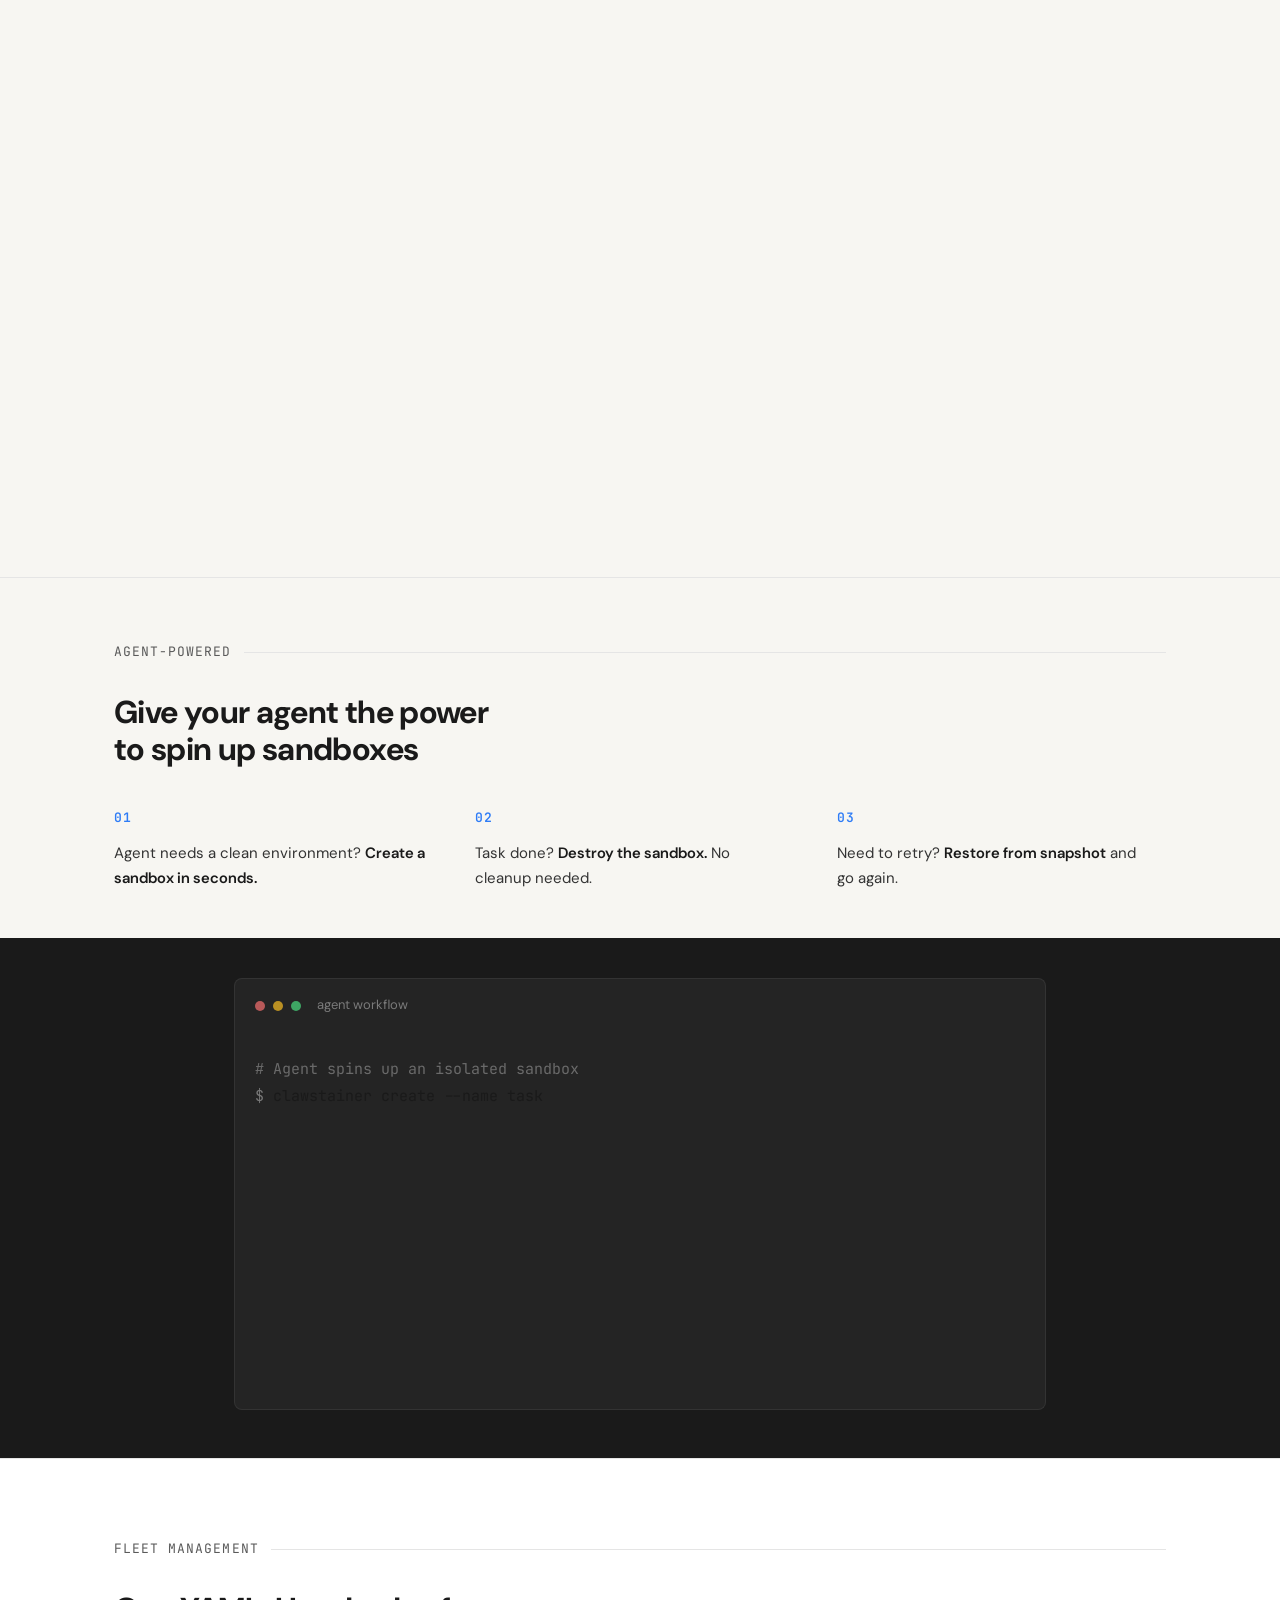
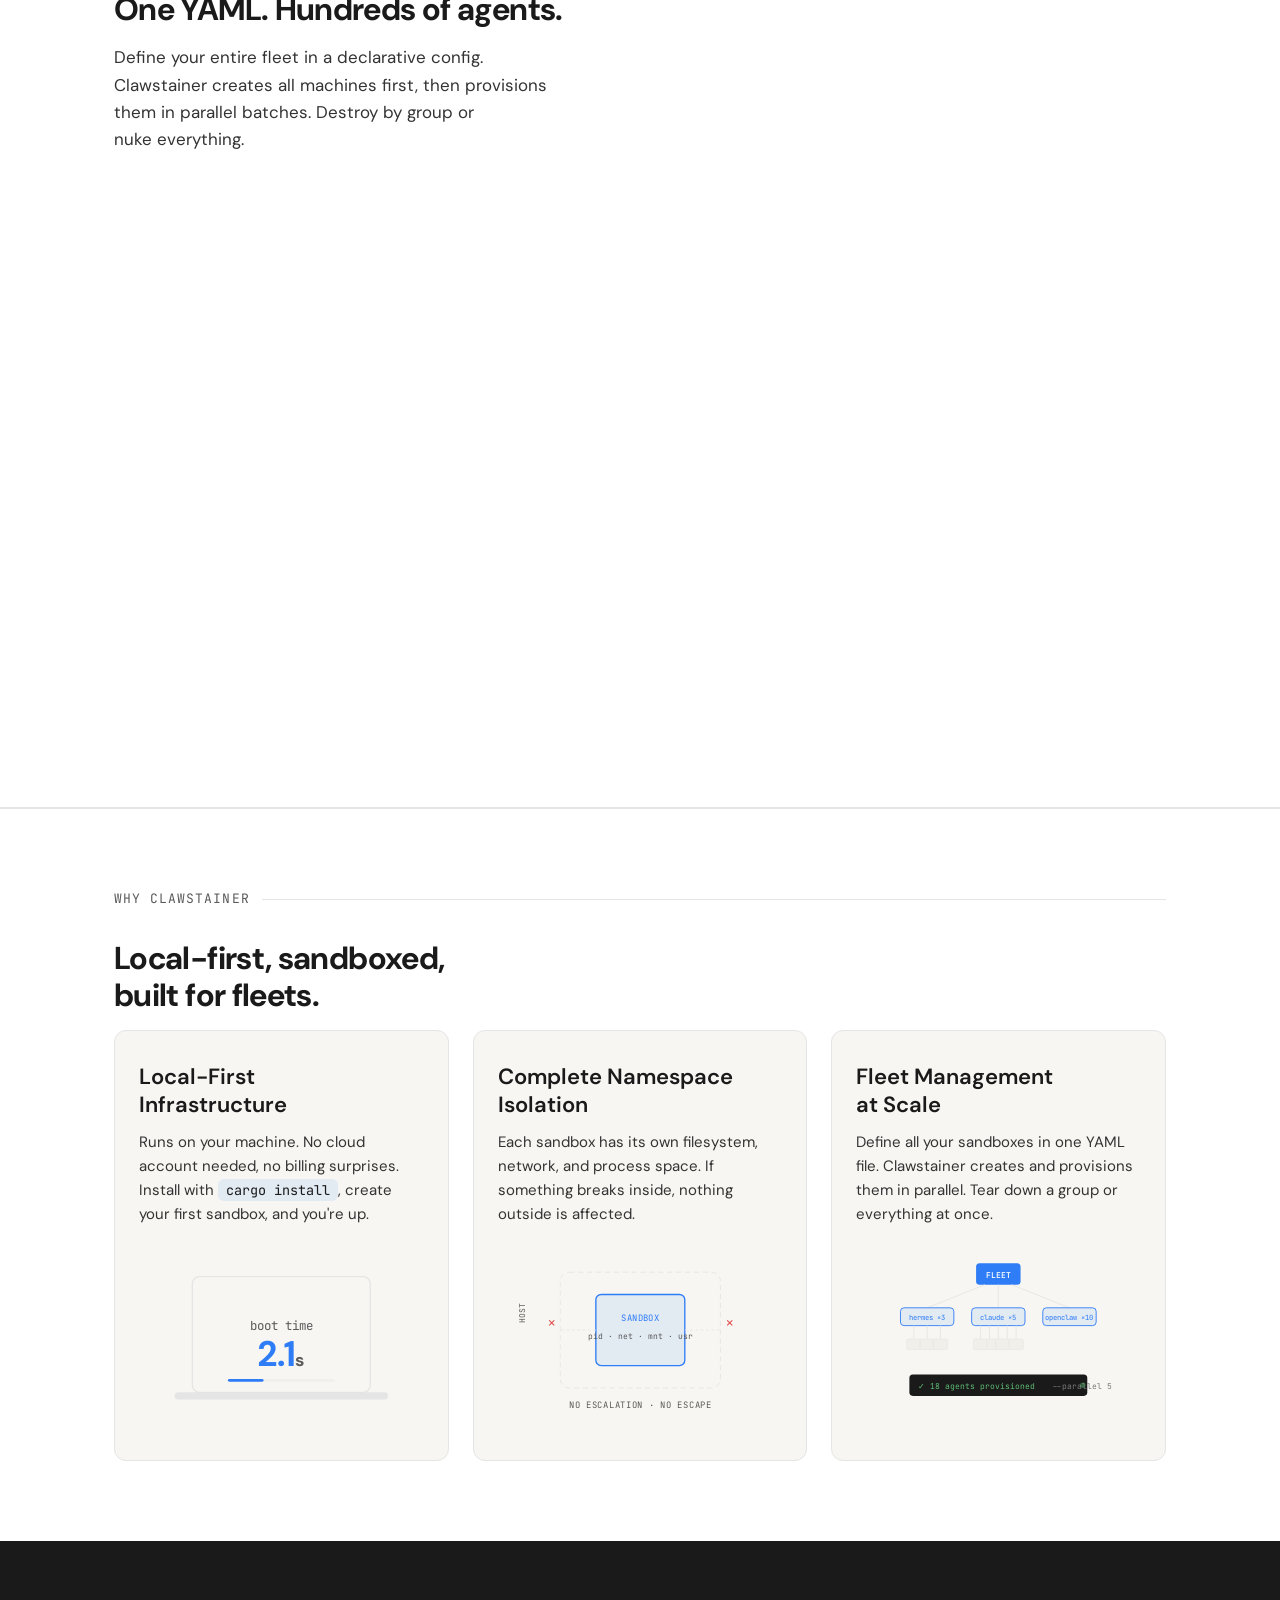
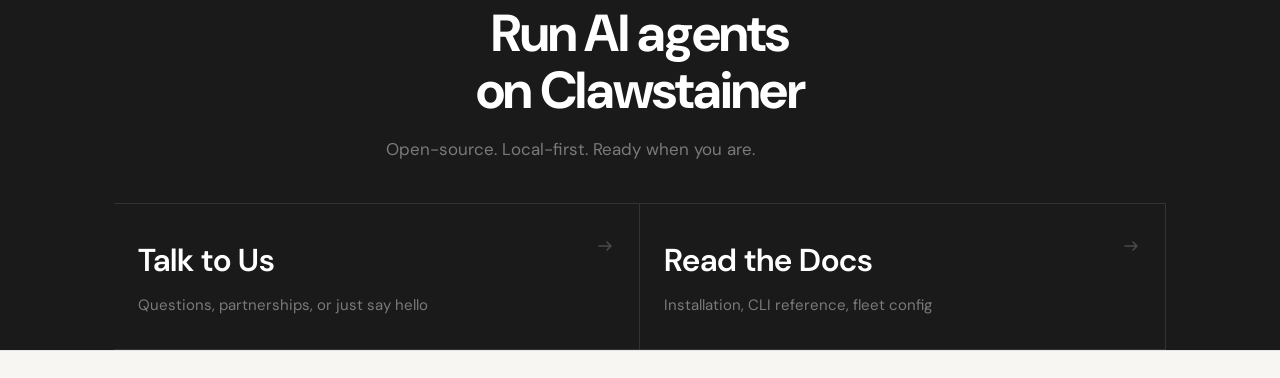
==== commit 380588ba: "Redesign Agent-Powered section: split contrast panel + animated terminal" ====
--- a/index.html
+++ b/index.html
@@ -303,46 +303,54 @@
     </section>
 
     <!-- ==================== AGENT SANDBOXES ==================== -->
-    <section class="section" id="agent-sandboxes">
-      <div class="container">
-        <div class="section-label">
-          <span class="annotation">Agent-Powered</span>
-        </div>
-
-        <div class="how-layout">
-          <div class="how-steps" style="gap: var(--space-5);">
-            <h2 class="section-heading">Give your agent the power to spin up sandboxes</h2>
-            <p class="section-desc" style="margin-bottom: 0;">Your AI agent doesn't just live inside a sandbox — it can create, snapshot, and destroy them on its own. Clawstainer's CLI is designed to be called programmatically, so agents can provision isolated environments as part of their workflows.</p>
-            <ul style="color: var(--color-text-secondary); font-size: var(--text-base); line-height: 1.7; padding-left: var(--space-6); margin: 0;">
-              <li style="margin-bottom: var(--space-2);">Agent needs a clean Python environment? <strong style="color: var(--color-text);">Create one in seconds.</strong></li>
-              <li style="margin-bottom: var(--space-2);">Task done? <strong style="color: var(--color-text);">Destroy the sandbox.</strong> No cleanup.</li>
-              <li style="margin-bottom: var(--space-2);">Need to retry? <strong style="color: var(--color-text);">Restore from snapshot</strong> instantly.</li>
-            </ul>
-          </div>
-
-          <div class="how-terminal-wrap">
-            <div class="terminal fade-in">
-              <div class="terminal-header">
-                <span class="terminal-dot"></span>
-                <span class="terminal-dot"></span>
-                <span class="terminal-dot"></span>
-                <span class="terminal-title">agent workflow</span>
-              </div>
-              <div class="terminal-body">
-<code><span class="comment"># Agent spins up an isolated sandbox</span>
-<span class="prompt">$ </span>clawstainer create <span class="flag">--name</span> <span class="string">task-7f3a</span> <span class="flag">--from</span> <span class="string">python3-ready</span>
-<span class="comment"># ✓ Created task-7f3a in 0.8s (from snapshot)</span>
-
-<span class="comment"># Runs untrusted code inside the sandbox</span>
-<span class="prompt">$ </span>clawstainer exec task-7f3a <span class="string">"python3 run_task.py"</span>
-<span class="comment"># ✓ Task complete — output saved</span>
-
-<span class="comment"># Copies results out, then destroys the sandbox</span>
-<span class="prompt">$ </span>clawstainer cp task-7f3a:/root/results.json <span class="string">./</span>
-<span class="prompt">$ </span>clawstainer destroy task-7f3a
-<span class="comment"># ✓ Destroyed task-7f3a</span></code>
-              </div>
-            </div>
+    <section class="agent-split" id="agent-sandboxes">
+      <!-- Light top half -->
+      <div class="agent-split-top">
+        <div class="container">
+          <div class="section-label">
+            <span class="annotation">Agent-Powered</span>
+          </div>
+          <h2 class="section-heading agent-split-heading">Give your agent the power<br>to spin up sandboxes</h2>
+          <div class="agent-split-points">
+            <div class="agent-point">
+              <span class="agent-point-num">01</span>
+              <p>Agent needs a clean environment? <strong>Create a sandbox in seconds.</strong></p>
+            </div>
+            <div class="agent-point">
+              <span class="agent-point-num">02</span>
+              <p>Task done? <strong>Destroy the sandbox.</strong> No cleanup needed.</p>
+            </div>
+            <div class="agent-point">
+              <span class="agent-point-num">03</span>
+              <p>Need to retry? <strong>Restore from snapshot</strong> and go again.</p>
+            </div>
+          </div>
+        </div>
+      </div>
+
+      <!-- Dark bottom half -->
+      <div class="agent-split-bottom">
+        <div class="agent-terminal-full">
+          <div class="terminal-header">
+            <span class="terminal-dot"></span>
+            <span class="terminal-dot"></span>
+            <span class="terminal-dot"></span>
+            <span class="terminal-title">agent workflow</span>
+          </div>
+          <div class="terminal-body" id="agent-terminal">
+            <div class="aterm-line"><span class="comment"># Agent spins up an isolated sandbox</span></div>
+            <div class="aterm-line"><span class="prompt">$ </span><span class="aterm-typed"></span></div>
+            <div class="aterm-line aterm-output"><span class="comment">✓ Created task-7f3a in 0.8s (from snapshot)</span></div>
+            <div class="aterm-line aterm-blank"></div>
+            <div class="aterm-line"><span class="comment"># Runs untrusted code inside the sandbox</span></div>
+            <div class="aterm-line"><span class="prompt">$ </span><span class="aterm-typed"></span></div>
+            <div class="aterm-line aterm-output"><span class="comment">✓ Task complete — output saved</span></div>
+            <div class="aterm-line aterm-blank"></div>
+            <div class="aterm-line"><span class="comment"># Copies results out, then destroys the sandbox</span></div>
+            <div class="aterm-line"><span class="prompt">$ </span><span class="aterm-typed"></span></div>
+            <div class="aterm-line aterm-output"><span class="comment">✓ Copied results.json</span></div>
+            <div class="aterm-line"><span class="prompt">$ </span><span class="aterm-typed"></span></div>
+            <div class="aterm-line aterm-output"><span class="comment">✓ Destroyed task-7f3a</span></div>
           </div>
         </div>
       </div>
@@ -677,6 +685,84 @@
     observer.observe(terminal);
   })();
 
+  // Agent terminal typing animation
+  (function() {
+    const agentCmds = [
+      'clawstainer create --name task-7f3a --from python3-ready',
+      'clawstainer exec task-7f3a "python3 run_task.py"',
+      'clawstainer cp task-7f3a:/root/results.json ./',
+      'clawstainer destroy task-7f3a'
+    ];
+
+    const agentTerminal = document.getElementById('agent-terminal');
+    if (!agentTerminal) return;
+    const aLines = agentTerminal.querySelectorAll('.aterm-line');
+    let aStarted = false;
+
+    function aTypeText(span, text, speed) {
+      return new Promise(resolve => {
+        let i = 0;
+        function tick() {
+          if (i <= text.length) {
+            span.textContent = text.slice(0, i);
+            i++;
+            setTimeout(tick, speed);
+          } else { resolve(); }
+        }
+        tick();
+      });
+    }
+
+    function aSleep(ms) { return new Promise(r => setTimeout(r, ms)); }
+
+    async function runAgent() {
+      let cmdIdx = 0;
+      for (let i = 0; i < aLines.length; i++) {
+        const line = aLines[i];
+
+        if (line.classList.contains('aterm-blank')) {
+          line.style.opacity = '1';
+          await aSleep(120);
+          continue;
+        }
+
+        const typed = line.querySelector('.aterm-typed');
+        if (typed && cmdIdx < agentCmds.length) {
+          line.style.opacity = '1';
+          await aTypeText(typed, agentCmds[cmdIdx], 20);
+          cmdIdx++;
+          await aSleep(300);
+          // Show output lines
+          let next = i + 1;
+          while (next < aLines.length && aLines[next].classList.contains('aterm-output')) {
+            aLines[next].style.opacity = '1';
+            await aSleep(400);
+            next++;
+          }
+          while (next < aLines.length && aLines[next].classList.contains('aterm-blank')) {
+            aLines[next].style.opacity = '1';
+            next++;
+          }
+          i = next - 1;
+          await aSleep(500);
+        } else if (!typed) {
+          // Comment lines
+          line.style.opacity = '1';
+          await aSleep(200);
+        }
+      }
+    }
+
+    const aObserver = new IntersectionObserver(entries => {
+      if (entries[0].isIntersecting && !aStarted) {
+        aStarted = true;
+        runAgent();
+        aObserver.disconnect();
+      }
+    }, { threshold: 0.3 });
+    aObserver.observe(agentTerminal);
+  })();
+
   // Contact form toggle
   (function() {
     const trigger = document.querySelector('[data-contact-trigger]');
--- a/style.css
+++ b/style.css
@@ -547,6 +547,113 @@
 }
 
 /* ============================================================
+   AGENT-POWERED SPLIT SECTION
+   ============================================================ */
+.agent-split {
+  border-top: 1px solid var(--color-border);
+}
+
+.agent-split-top {
+  background: var(--color-bg);
+  padding: var(--space-16) 0 var(--space-12);
+}
+
+.agent-split-heading {
+  margin-bottom: var(--space-10);
+}
+
+.agent-split-points {
+  display: grid;
+  grid-template-columns: 1fr;
+  gap: var(--space-6);
+}
+
+@media (min-width: 640px) {
+  .agent-split-points {
+    grid-template-columns: repeat(3, 1fr);
+    gap: var(--space-8);
+  }
+}
+
+.agent-point {
+  display: flex;
+  flex-direction: column;
+  gap: var(--space-3);
+}
+
+.agent-point-num {
+  font-family: var(--font-mono);
+  font-size: var(--text-xs);
+  font-weight: 600;
+  color: var(--color-primary);
+  letter-spacing: 0.08em;
+}
+
+.agent-point p {
+  font-size: var(--text-sm);
+  color: var(--color-text-secondary);
+  line-height: 1.65;
+  margin: 0;
+}
+
+.agent-point p strong {
+  color: var(--color-text);
+  font-weight: 600;
+}
+
+/* Dark bottom half */
+.agent-split-bottom {
+  background: var(--terminal-bg);
+  padding: var(--space-10) 0 var(--space-12);
+}
+
+.agent-terminal-full {
+  max-width: 860px;
+  margin: 0 auto;
+  padding: 0 var(--space-6);
+}
+
+.agent-terminal-full .terminal-header {
+  padding: var(--space-4) var(--space-5);
+  background: var(--terminal-surface);
+  border-radius: var(--radius-md) var(--radius-md) 0 0;
+  border: 1px solid var(--terminal-border);
+  border-bottom: none;
+  display: flex;
+  align-items: center;
+  gap: var(--space-2);
+}
+
+.agent-terminal-full .terminal-body {
+  padding: var(--space-6) var(--space-5);
+  background: var(--terminal-surface);
+  border: 1px solid var(--terminal-border);
+  border-top: none;
+  border-radius: 0 0 var(--radius-md) var(--radius-md);
+  font-family: var(--font-mono);
+  font-size: var(--text-sm);
+  line-height: 1.8;
+  overflow-x: auto;
+}
+
+.aterm-line {
+  white-space: nowrap;
+}
+
+.aterm-blank {
+  height: var(--space-4);
+}
+
+#agent-terminal .aterm-line {
+  opacity: 0;
+  transition: opacity 0.15s ease;
+}
+
+#agent-terminal.aterm-active .aterm-line {
+  /* JS controls visibility */
+}
+
+/* ============================================================
    FLEET
    ============================================================ */
 .fleet-section {
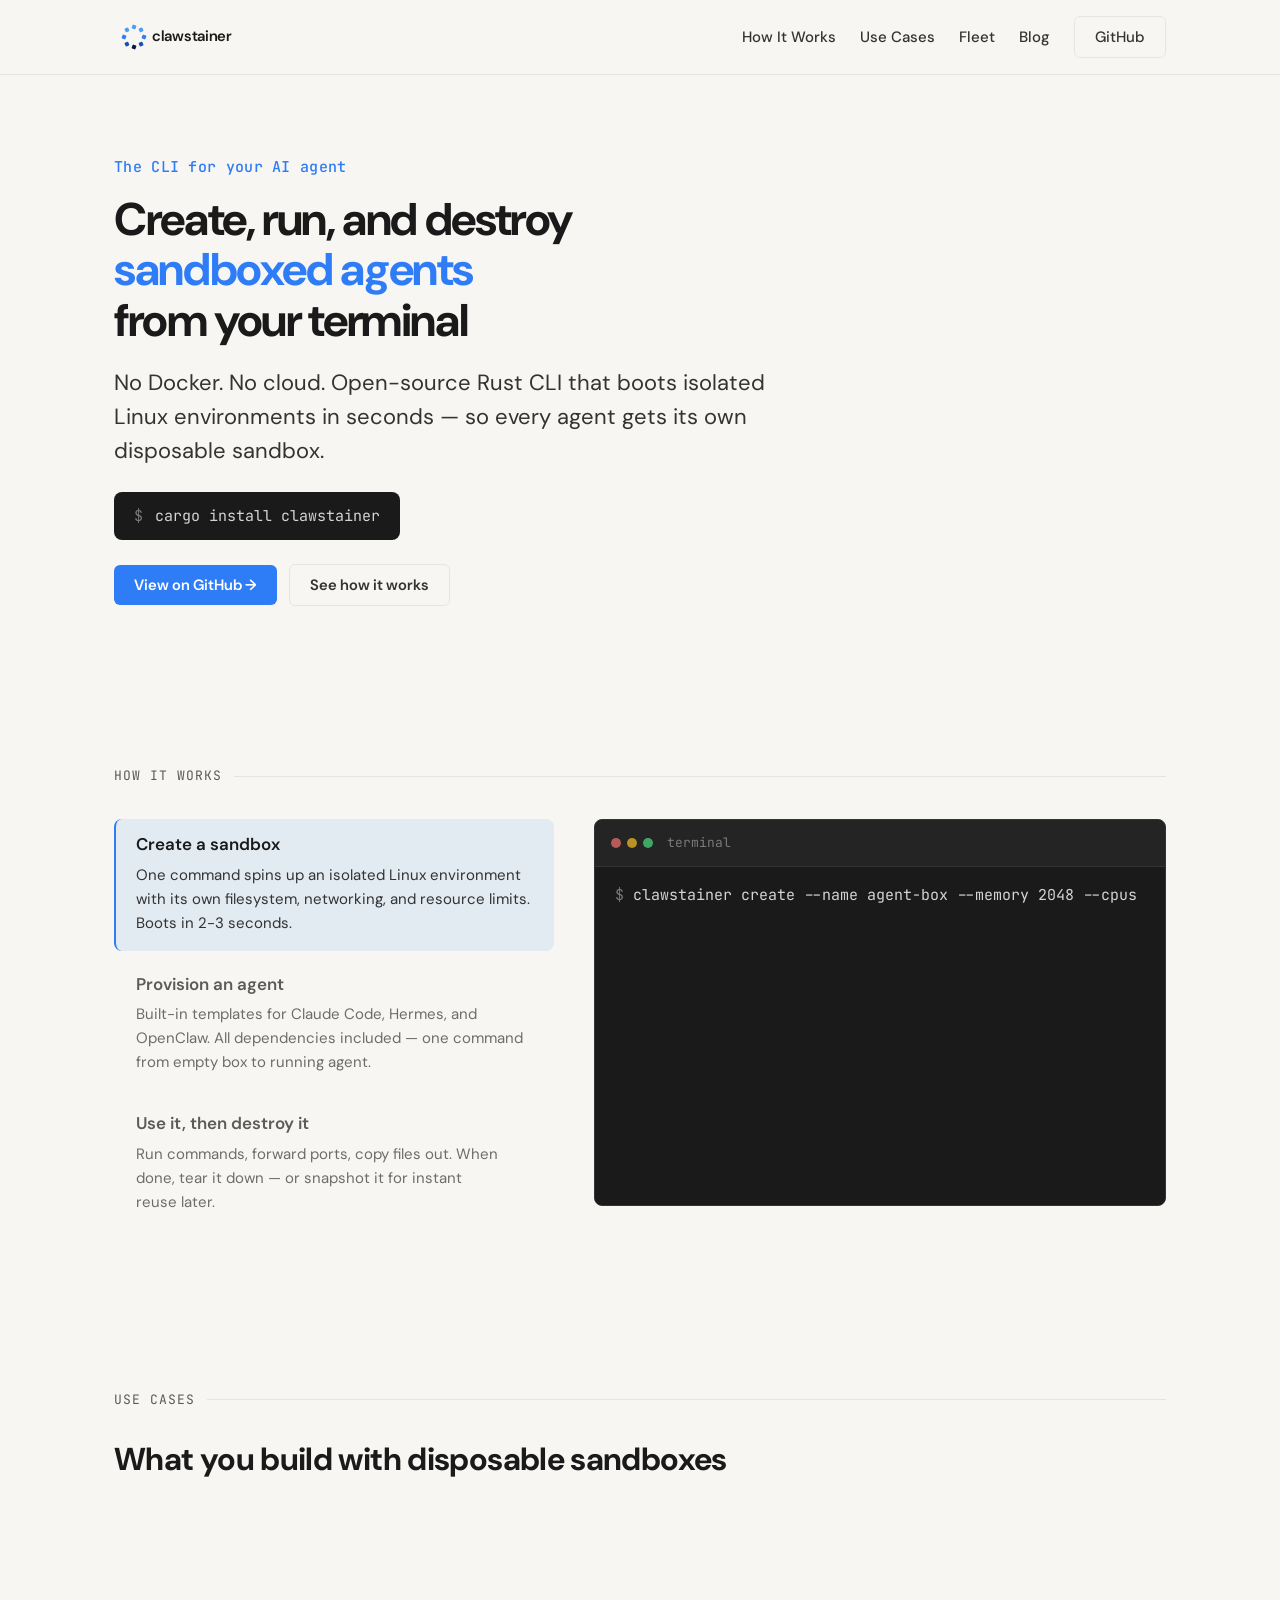
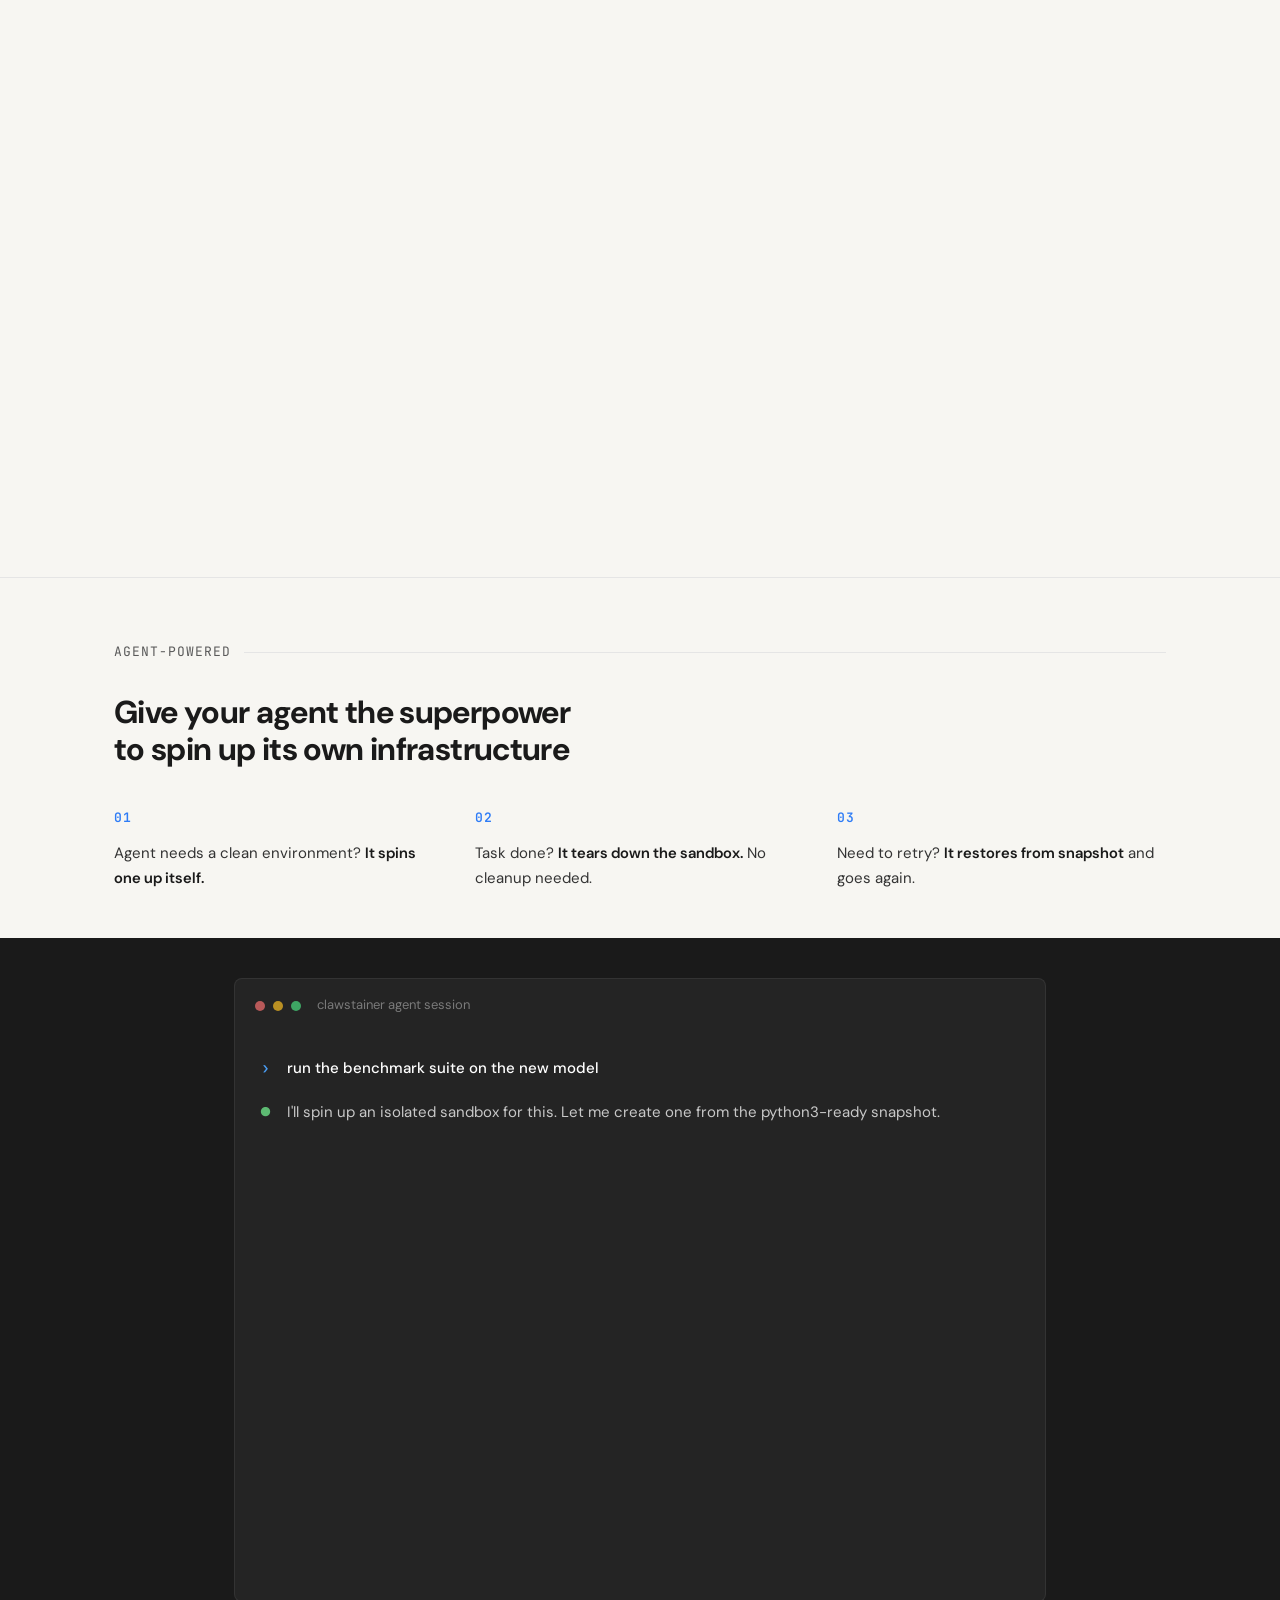
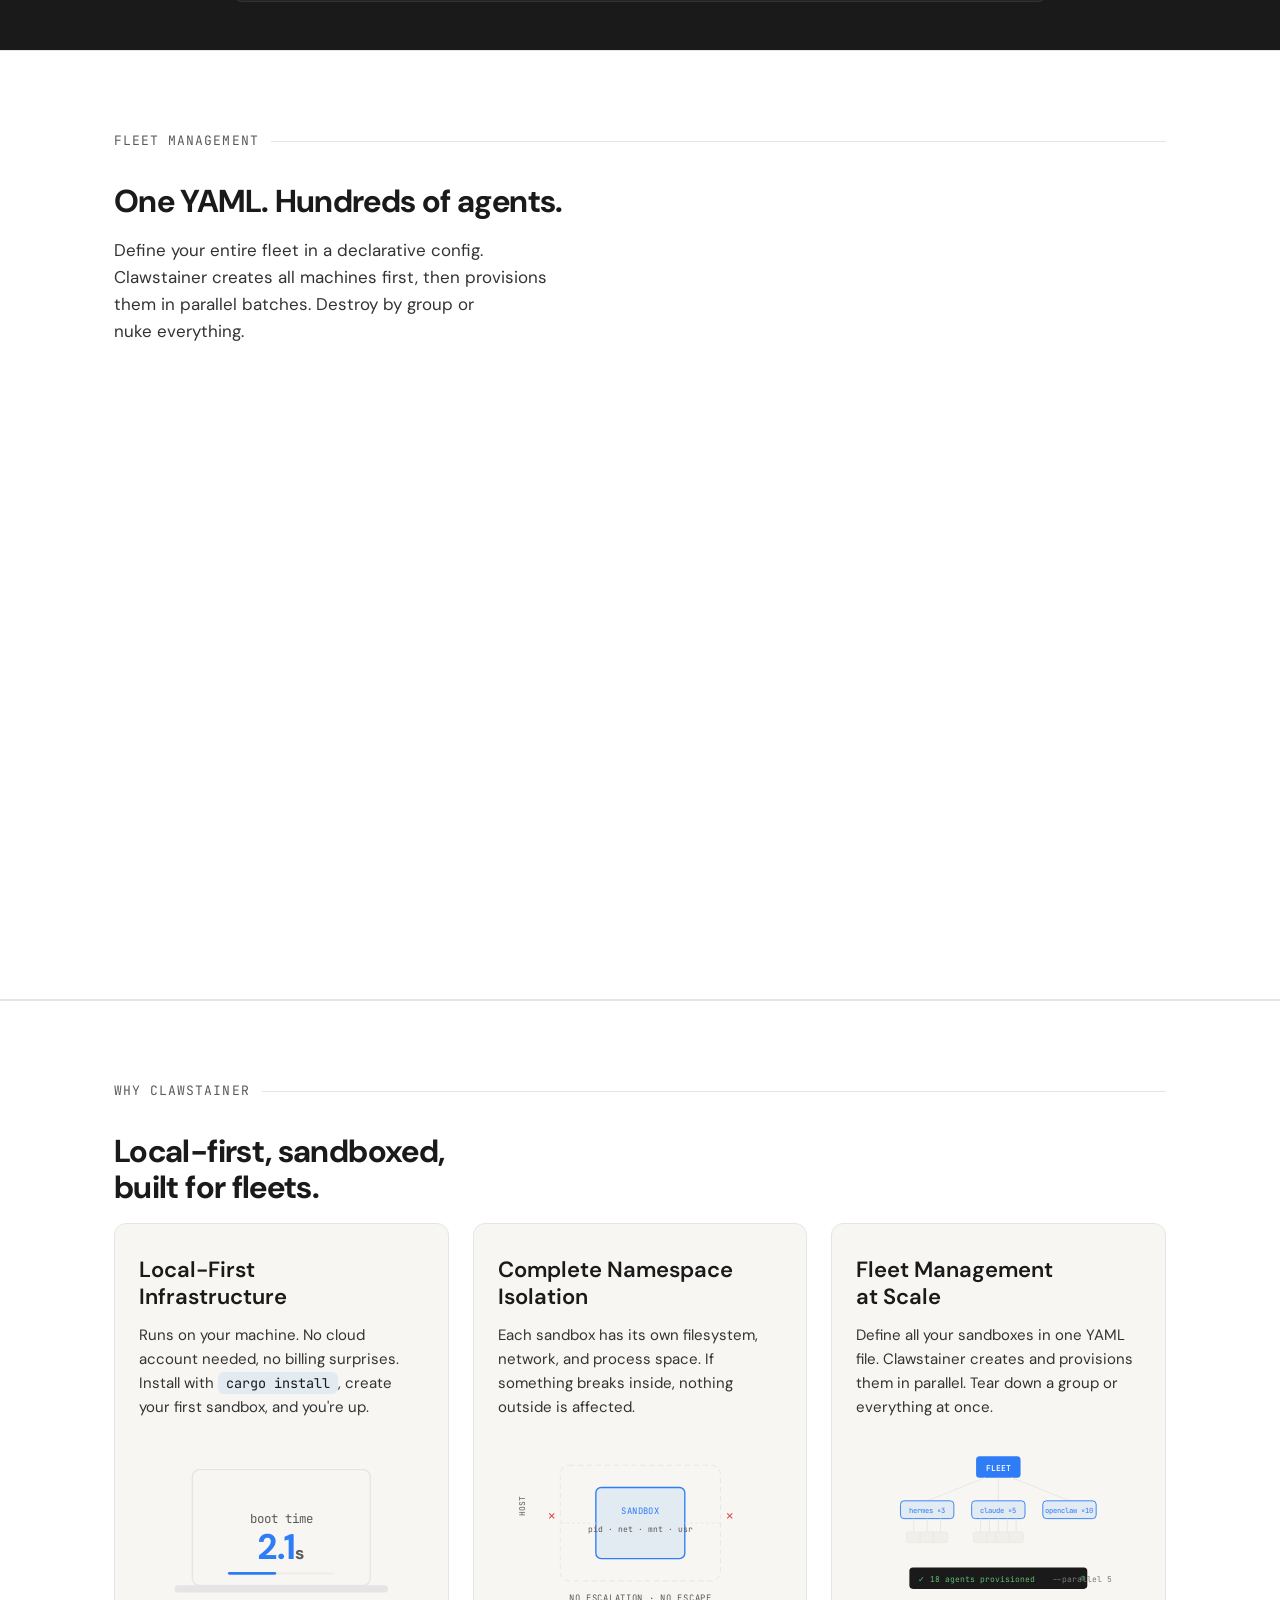
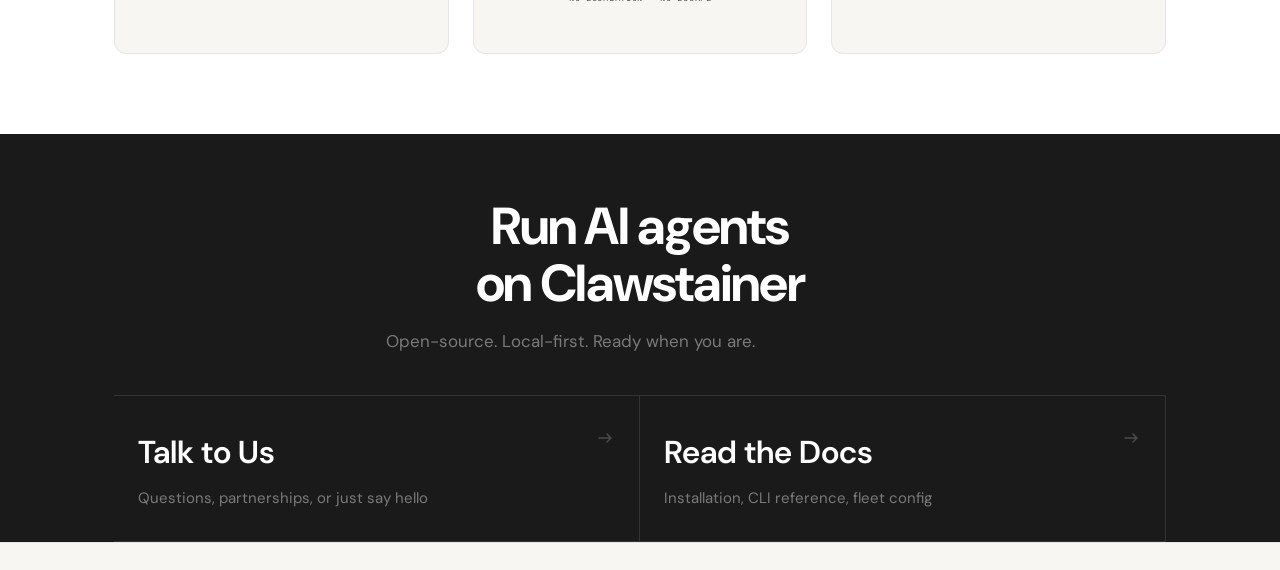
==== commit 558a5cbc: "Replace agent terminal with conversational AI chat UI" ====
--- a/index.html
+++ b/index.html
@@ -310,47 +310,91 @@
           <div class="section-label">
             <span class="annotation">Agent-Powered</span>
           </div>
-          <h2 class="section-heading agent-split-heading">Give your agent the power<br>to spin up sandboxes</h2>
+          <h2 class="section-heading agent-split-heading">Give your agent the superpower<br>to spin up its own infrastructure</h2>
           <div class="agent-split-points">
             <div class="agent-point">
               <span class="agent-point-num">01</span>
-              <p>Agent needs a clean environment? <strong>Create a sandbox in seconds.</strong></p>
+              <p>Agent needs a clean environment? <strong>It spins one up itself.</strong></p>
             </div>
             <div class="agent-point">
               <span class="agent-point-num">02</span>
-              <p>Task done? <strong>Destroy the sandbox.</strong> No cleanup needed.</p>
+              <p>Task done? <strong>It tears down the sandbox.</strong> No cleanup needed.</p>
             </div>
             <div class="agent-point">
               <span class="agent-point-num">03</span>
-              <p>Need to retry? <strong>Restore from snapshot</strong> and go again.</p>
-            </div>
-          </div>
-        </div>
-      </div>
-
-      <!-- Dark bottom half -->
+              <p>Need to retry? <strong>It restores from snapshot</strong> and goes again.</p>
+            </div>
+          </div>
+        </div>
+      </div>
+
+      <!-- Dark bottom half: conversational agent -->
       <div class="agent-split-bottom">
         <div class="agent-terminal-full">
           <div class="terminal-header">
             <span class="terminal-dot"></span>
             <span class="terminal-dot"></span>
             <span class="terminal-dot"></span>
-            <span class="terminal-title">agent workflow</span>
-          </div>
-          <div class="terminal-body" id="agent-terminal">
-            <div class="aterm-line"><span class="comment"># Agent spins up an isolated sandbox</span></div>
-            <div class="aterm-line"><span class="prompt">$ </span><span class="aterm-typed"></span></div>
-            <div class="aterm-line aterm-output"><span class="comment">✓ Created task-7f3a in 0.8s (from snapshot)</span></div>
-            <div class="aterm-line aterm-blank"></div>
-            <div class="aterm-line"><span class="comment"># Runs untrusted code inside the sandbox</span></div>
-            <div class="aterm-line"><span class="prompt">$ </span><span class="aterm-typed"></span></div>
-            <div class="aterm-line aterm-output"><span class="comment">✓ Task complete — output saved</span></div>
-            <div class="aterm-line aterm-blank"></div>
-            <div class="aterm-line"><span class="comment"># Copies results out, then destroys the sandbox</span></div>
-            <div class="aterm-line"><span class="prompt">$ </span><span class="aterm-typed"></span></div>
-            <div class="aterm-line aterm-output"><span class="comment">✓ Copied results.json</span></div>
-            <div class="aterm-line"><span class="prompt">$ </span><span class="aterm-typed"></span></div>
-            <div class="aterm-line aterm-output"><span class="comment">✓ Destroyed task-7f3a</span></div>
+            <span class="terminal-title">clawstainer agent session</span>
+          </div>
+          <div class="agent-chat" id="agent-chat">
+
+            <!-- User message -->
+            <div class="achat-msg achat-user achat-hidden">
+              <span class="achat-role">›</span>
+              <span class="achat-text">run the benchmark suite on the new model</span>
+            </div>
+
+            <!-- Agent thinking -->
+            <div class="achat-msg achat-agent achat-hidden">
+              <span class="achat-role">●</span>
+              <span class="achat-text">I'll spin up an isolated sandbox for this. Let me create one from the python3-ready snapshot.</span>
+            </div>
+
+            <!-- Agent action -->
+            <div class="achat-action achat-hidden">
+              <span class="achat-action-label">sandbox</span>
+              <span class="achat-action-cmd">clawstainer create --name bench-a1f9 --from python3-ready</span>
+            </div>
+            <div class="achat-result achat-hidden">
+              <span class="achat-check">✓</span> Created bench-a1f9 in 0.8s
+            </div>
+
+            <!-- Agent continues -->
+            <div class="achat-msg achat-agent achat-hidden">
+              <span class="achat-role">●</span>
+              <span class="achat-text">Sandbox is up. Copying the benchmark files in and running the suite now.</span>
+            </div>
+
+            <!-- Agent action -->
+            <div class="achat-action achat-hidden">
+              <span class="achat-action-label">exec</span>
+              <span class="achat-action-cmd">clawstainer exec bench-a1f9 "python3 run_benchmarks.py --model new-v2"</span>
+            </div>
+            <div class="achat-result achat-hidden">
+              <span class="achat-check">✓</span> Benchmarks complete — results saved to /root/results.json
+            </div>
+
+            <!-- Agent wraps up -->
+            <div class="achat-msg achat-agent achat-hidden">
+              <span class="achat-role">●</span>
+              <span class="achat-text">Done. Pulling the results out and destroying the sandbox.</span>
+            </div>
+
+            <div class="achat-action achat-hidden">
+              <span class="achat-action-label">cleanup</span>
+              <span class="achat-action-cmd">clawstainer cp bench-a1f9:/root/results.json ./ && clawstainer destroy bench-a1f9</span>
+            </div>
+            <div class="achat-result achat-hidden">
+              <span class="achat-check">✓</span> Destroyed bench-a1f9
+            </div>
+
+            <!-- Agent final message -->
+            <div class="achat-msg achat-agent achat-hidden">
+              <span class="achat-role">●</span>
+              <span class="achat-text">Benchmark complete. The new model scores 94.2% accuracy, up from 91.7%. Results are in results.json.</span>
+            </div>
+
           </div>
         </div>
       </div>
@@ -685,82 +729,39 @@
     observer.observe(terminal);
   })();
 
-  // Agent terminal typing animation
+  // Agent chat reveal animation
   (function() {
-    const agentCmds = [
-      'clawstainer create --name task-7f3a --from python3-ready',
-      'clawstainer exec task-7f3a "python3 run_task.py"',
-      'clawstainer cp task-7f3a:/root/results.json ./',
-      'clawstainer destroy task-7f3a'
-    ];
-
-    const agentTerminal = document.getElementById('agent-terminal');
-    if (!agentTerminal) return;
-    const aLines = agentTerminal.querySelectorAll('.aterm-line');
-    let aStarted = false;
-
-    function aTypeText(span, text, speed) {
-      return new Promise(resolve => {
-        let i = 0;
-        function tick() {
-          if (i <= text.length) {
-            span.textContent = text.slice(0, i);
-            i++;
-            setTimeout(tick, speed);
-          } else { resolve(); }
+    const chat = document.getElementById('agent-chat');
+    if (!chat) return;
+    const items = chat.querySelectorAll('.achat-hidden');
+    let started = false;
+
+    function sleep(ms) { return new Promise(r => setTimeout(r, ms)); }
+
+    async function revealChat() {
+      for (const item of items) {
+        // Different delays depending on element type
+        if (item.classList.contains('achat-user')) {
+          await sleep(400);
+        } else if (item.classList.contains('achat-agent')) {
+          await sleep(600);
+        } else if (item.classList.contains('achat-action')) {
+          await sleep(350);
+        } else if (item.classList.contains('achat-result')) {
+          await sleep(500);
         }
-        tick();
-      });
-    }
-
-    function aSleep(ms) { return new Promise(r => setTimeout(r, ms)); }
-
-    async function runAgent() {
-      let cmdIdx = 0;
-      for (let i = 0; i < aLines.length; i++) {
-        const line = aLines[i];
-
-        if (line.classList.contains('aterm-blank')) {
-          line.style.opacity = '1';
-          await aSleep(120);
-          continue;
-        }
-
-        const typed = line.querySelector('.aterm-typed');
-        if (typed && cmdIdx < agentCmds.length) {
-          line.style.opacity = '1';
-          await aTypeText(typed, agentCmds[cmdIdx], 20);
-          cmdIdx++;
-          await aSleep(300);
-          // Show output lines
-          let next = i + 1;
-          while (next < aLines.length && aLines[next].classList.contains('aterm-output')) {
-            aLines[next].style.opacity = '1';
-            await aSleep(400);
-            next++;
-          }
-          while (next < aLines.length && aLines[next].classList.contains('aterm-blank')) {
-            aLines[next].style.opacity = '1';
-            next++;
-          }
-          i = next - 1;
-          await aSleep(500);
-        } else if (!typed) {
-          // Comment lines
-          line.style.opacity = '1';
-          await aSleep(200);
-        }
+        item.classList.add('achat-visible');
       }
     }
 
-    const aObserver = new IntersectionObserver(entries => {
-      if (entries[0].isIntersecting && !aStarted) {
-        aStarted = true;
-        runAgent();
-        aObserver.disconnect();
+    const observer = new IntersectionObserver(entries => {
+      if (entries[0].isIntersecting && !started) {
+        started = true;
+        revealChat();
+        observer.disconnect();
       }
-    }, { threshold: 0.3 });
-    aObserver.observe(agentTerminal);
+    }, { threshold: 0.2 });
+    observer.observe(chat);
   })();
 
   // Contact form toggle
--- a/style.css
+++ b/style.css
@@ -636,21 +636,129 @@
   overflow-x: auto;
 }
 
-.aterm-line {
+/* Agent chat conversation UI */
+.agent-chat {
+  padding: var(--space-6) var(--space-5);
+  background: var(--terminal-surface);
+  border: 1px solid var(--terminal-border);
+  border-top: none;
+  border-radius: 0 0 var(--radius-md) var(--radius-md);
+  display: flex;
+  flex-direction: column;
+  gap: var(--space-5);
+  min-height: 320px;
+}
+
+.achat-hidden {
+  opacity: 0;
+  transform: translateY(6px);
+  transition: opacity 0.35s ease, transform 0.35s ease;
+}
+
+.achat-visible {
+  opacity: 1;
+  transform: translateY(0);
+}
+
+/* Message rows */
+.achat-msg {
+  display: flex;
+  gap: var(--space-3);
+  align-items: flex-start;
+  line-height: 1.6;
+}
+
+.achat-role {
+  flex-shrink: 0;
+  font-family: var(--font-mono);
+  font-size: var(--text-sm);
+  font-weight: 600;
+  width: 20px;
+  text-align: center;
+  line-height: 1.6;
+}
+
+.achat-user .achat-role {
+  color: var(--color-primary-light);
+}
+
+.achat-agent .achat-role {
+  color: var(--color-syntax-string);
+}
+
+.achat-user .achat-text {
+  color: #FFFFFF;
+  font-family: var(--font-body);
+  font-size: var(--text-sm);
+  font-weight: 500;
+}
+
+.achat-agent .achat-text {
+  color: rgba(255, 255, 255, 0.75);
+  font-family: var(--font-body);
+  font-size: var(--text-sm);
+}
+
+/* Action blocks (the clawstainer commands the agent runs) */
+.achat-action {
+  display: flex;
+  align-items: center;
+  gap: var(--space-3);
+  padding: var(--space-3) var(--space-4);
+  margin-left: 32px;
+  background: rgba(255, 255, 255, 0.04);
+  border: 1px solid var(--terminal-border);
+  border-radius: var(--radius-sm);
+  font-family: var(--font-mono);
+  font-size: 0.8rem;
+  overflow-x: auto;
+}
+
+.achat-action-label {
+  flex-shrink: 0;
+  font-size: 0.65rem;
+  font-weight: 600;
+  text-transform: uppercase;
+  letter-spacing: 0.08em;
+  color: var(--color-primary-light);
+  background: rgba(46, 124, 246, 0.12);
+  padding: 2px 8px;
+  border-radius: 3px;
+}
+
+.achat-action-cmd {
+  color: var(--terminal-muted);
   white-space: nowrap;
 }
 
-.aterm-blank {
-  height: var(--space-4);
-}
-
-#agent-terminal .aterm-line {
-  opacity: 0;
-  transition: opacity 0.15s ease;
-}
-
-#agent-terminal.aterm-active .aterm-line {
-  /* JS controls visibility */
+/* Result lines */
+.achat-result {
+  margin-left: 32px;
+  font-family: var(--font-mono);
+  font-size: 0.8rem;
+  color: var(--color-syntax-string);
+  padding-left: var(--space-4);
+}
+
+.achat-check {
+  margin-right: var(--space-1);
+}
+
+@media (max-width: 639px) {
+  .achat-action {
+    margin-left: 0;
+    font-size: 0.72rem;
+  }
+
+  .achat-result {
+    margin-left: 0;
+  }
+
+  .agent-chat {
+    padding: var(--space-5) var(--space-4);
+    gap: var(--space-4);
+    min-height: 280px;
+  }
 }
 
 /* ============================================================
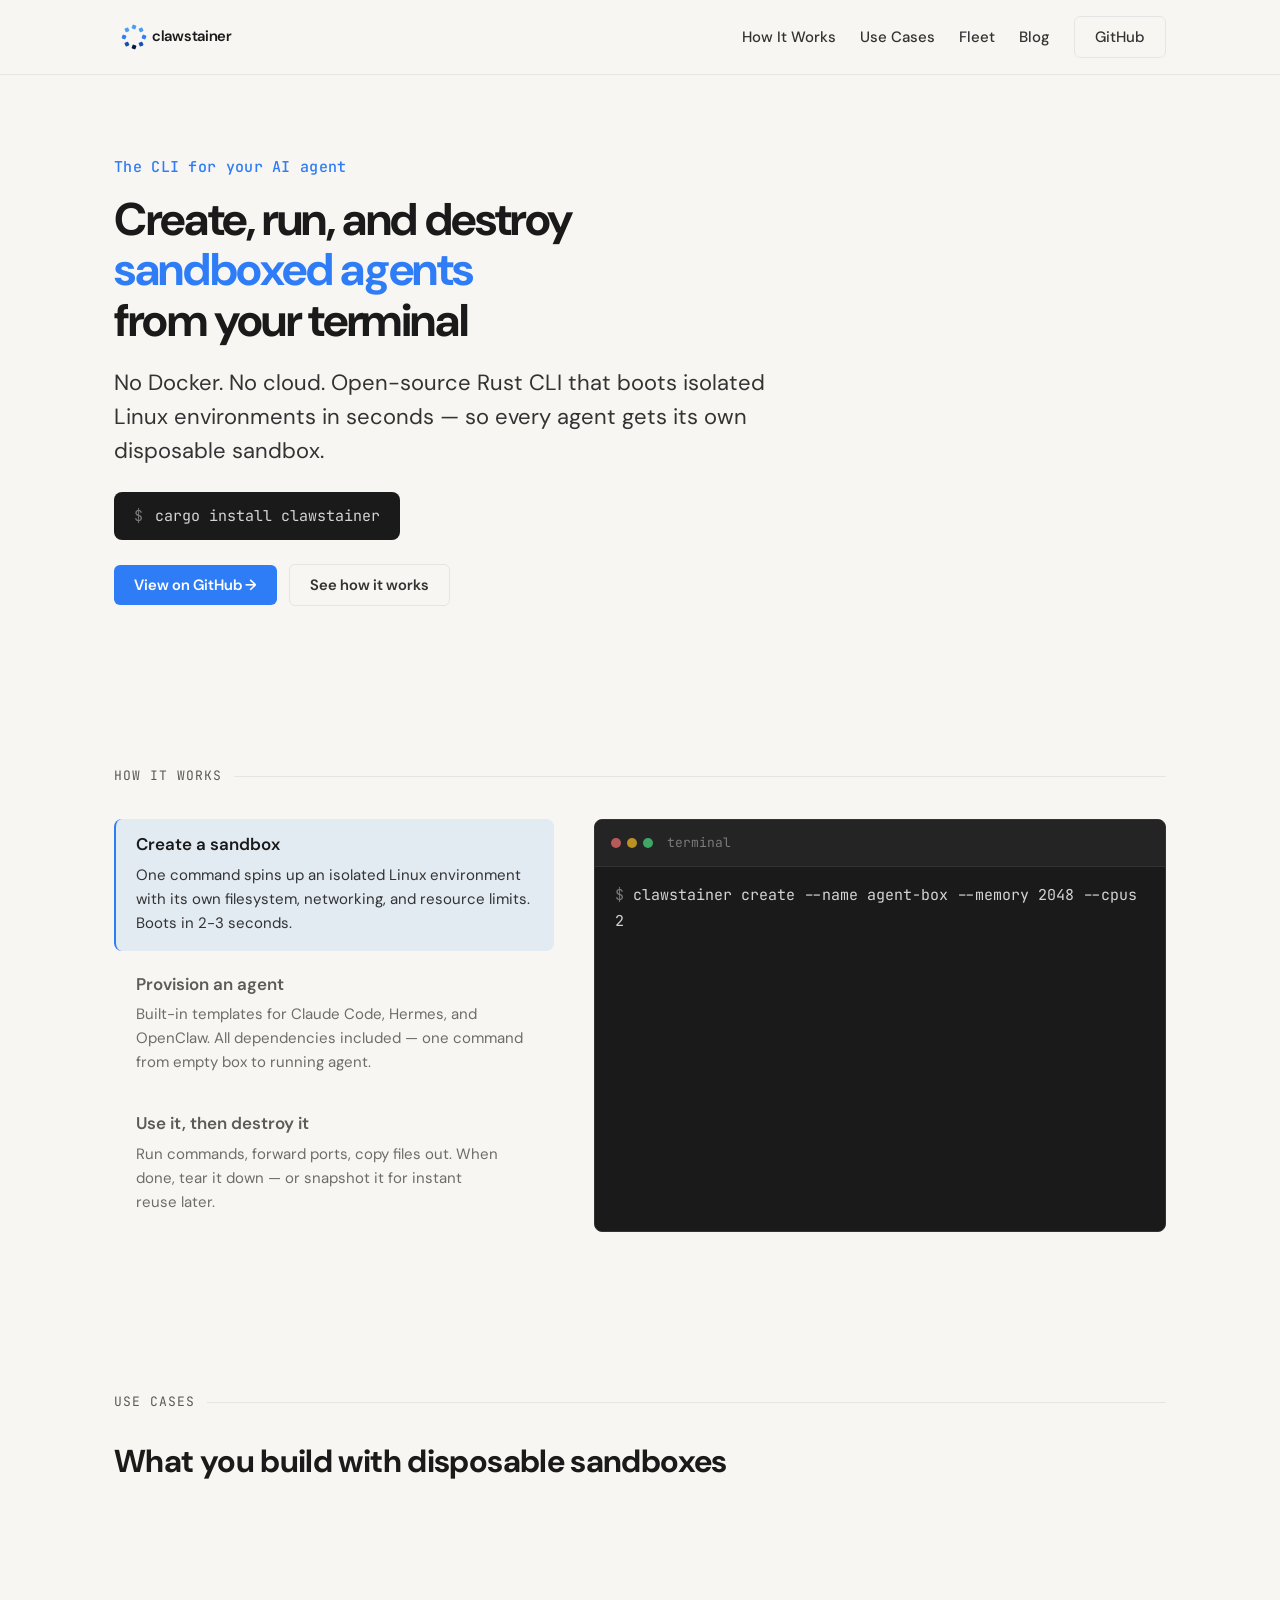
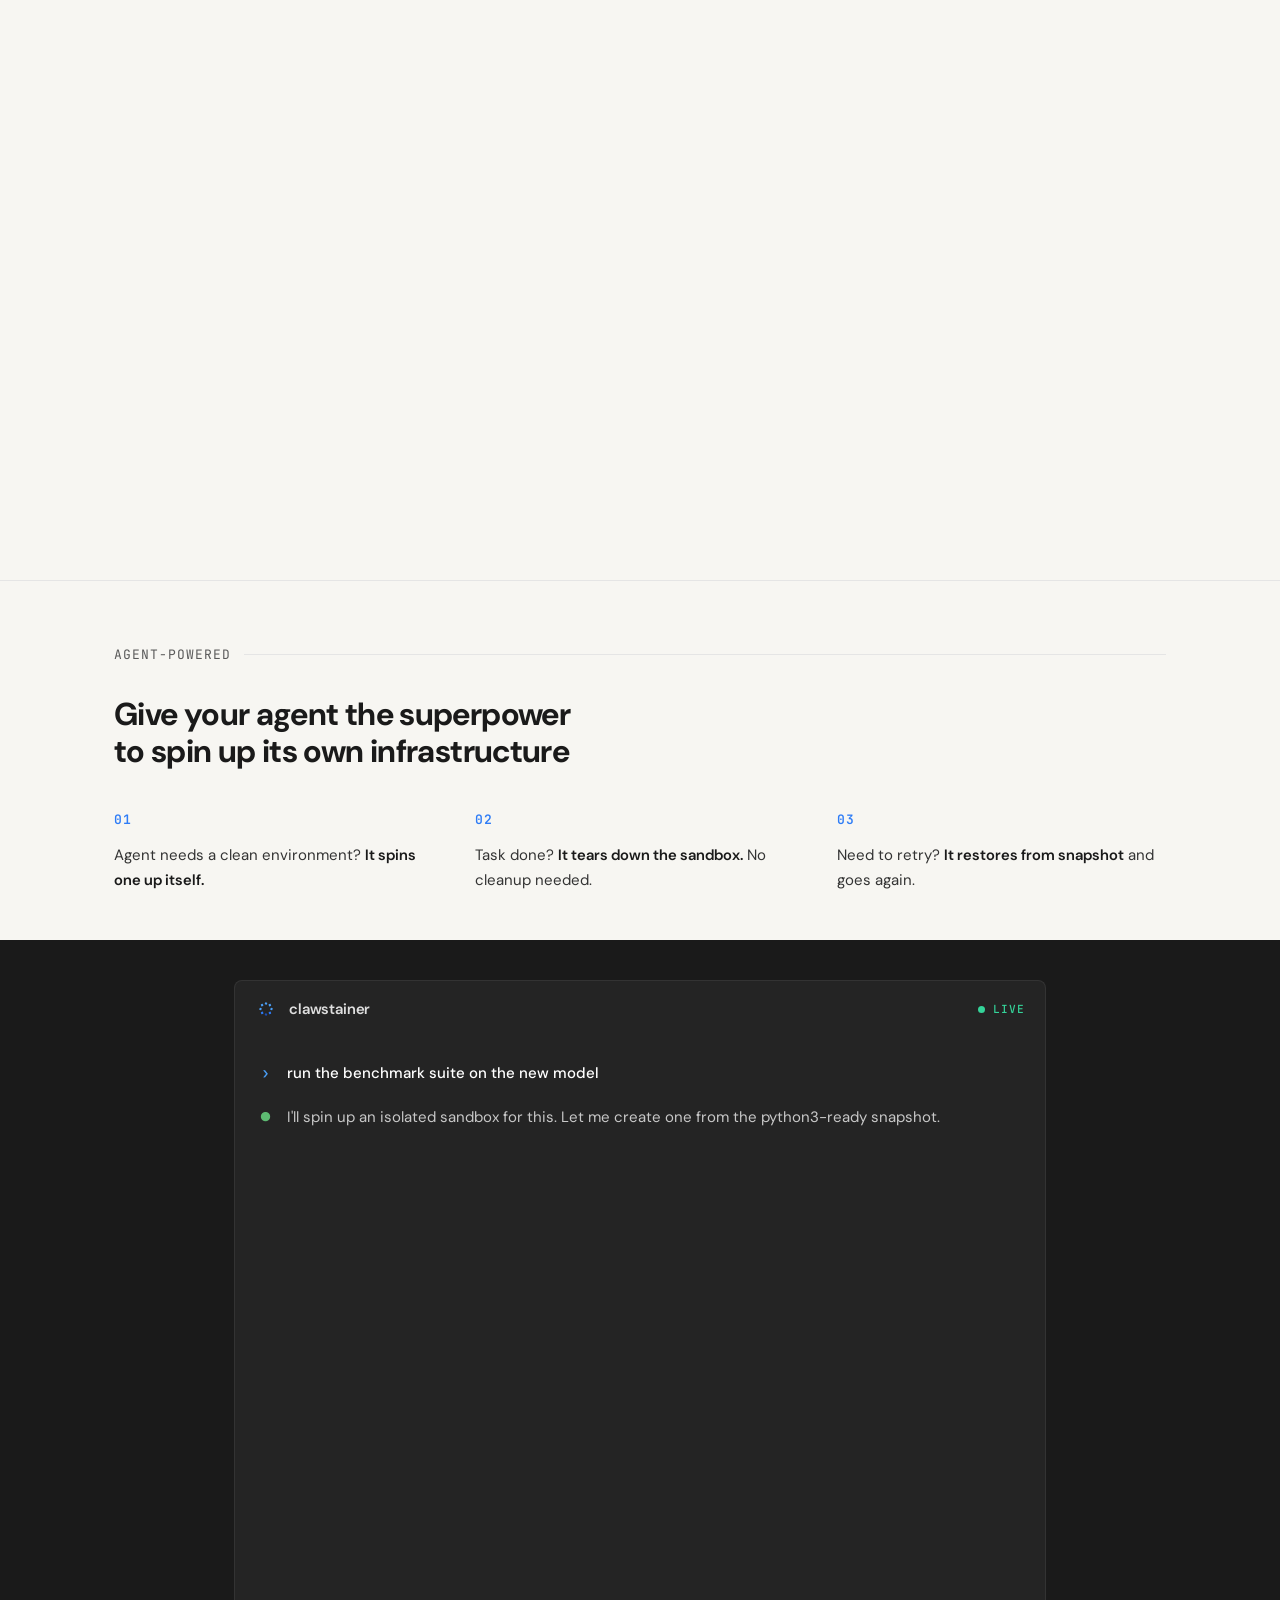
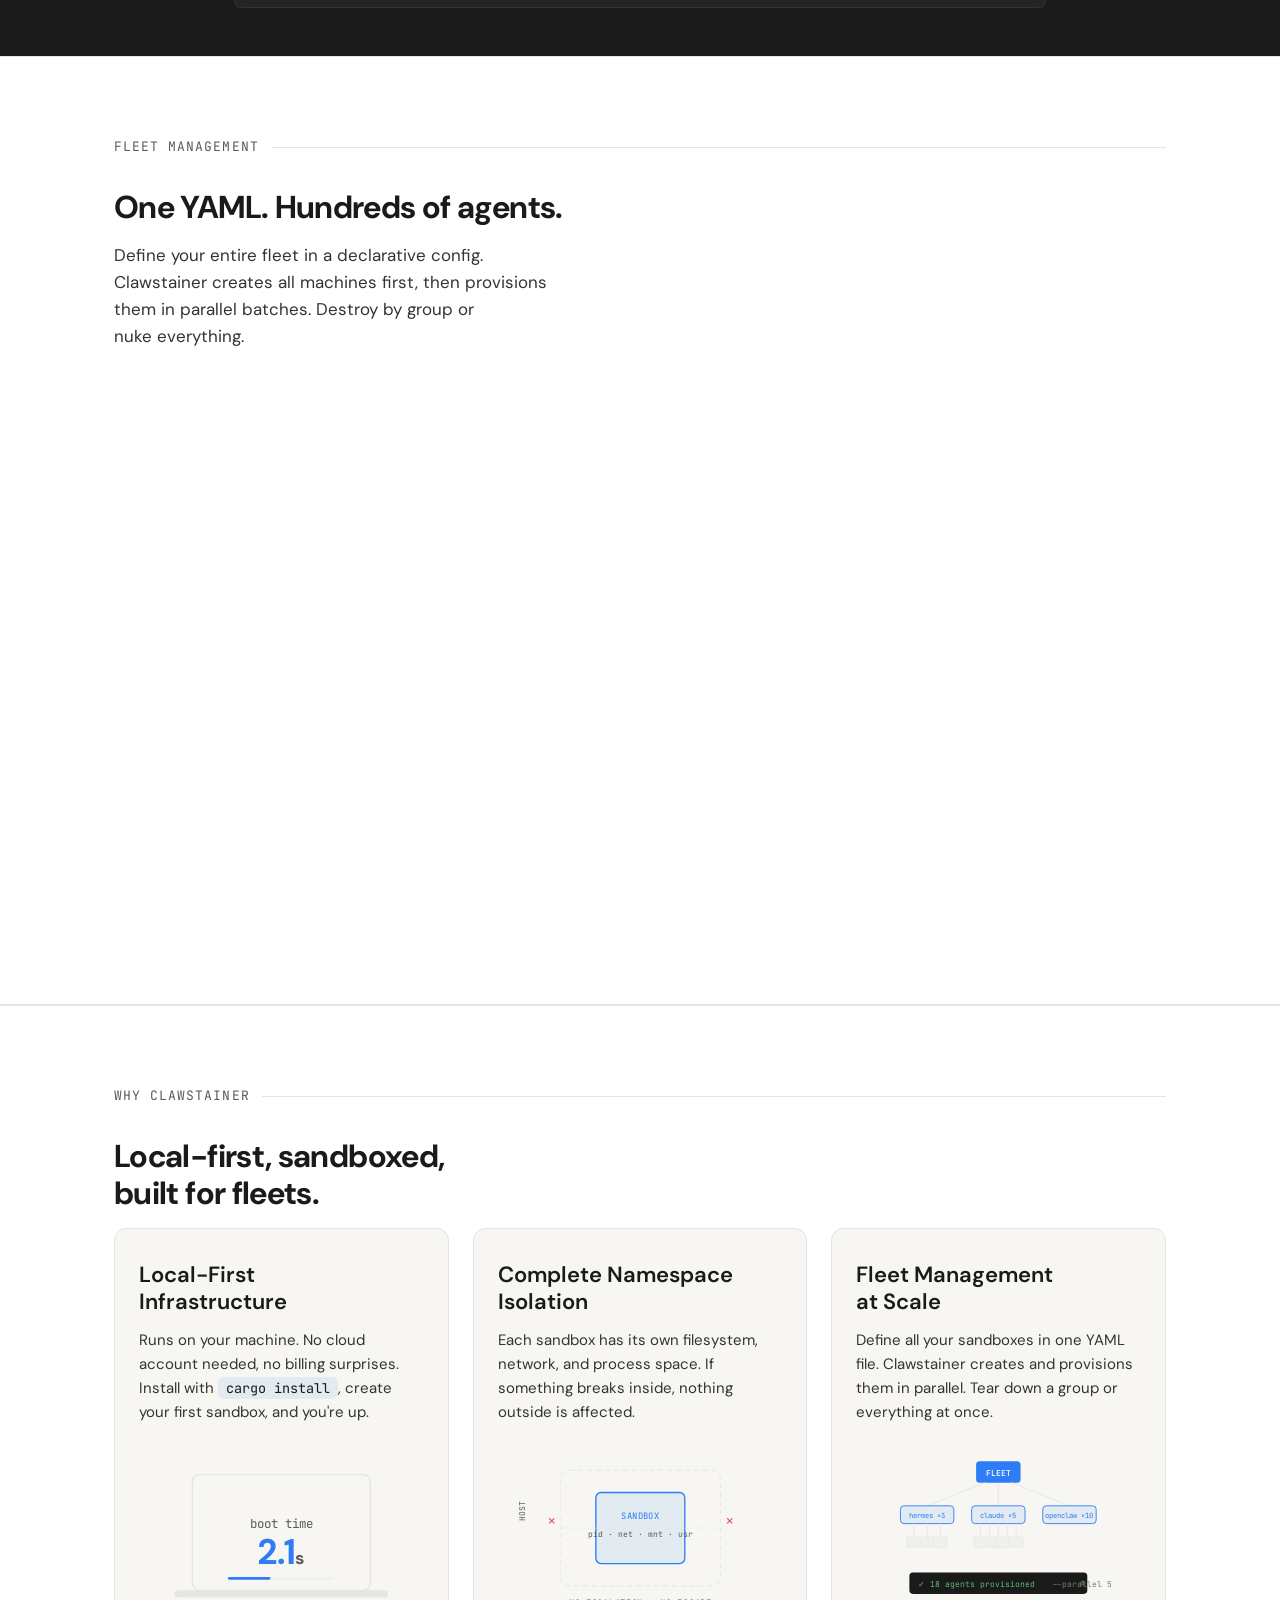
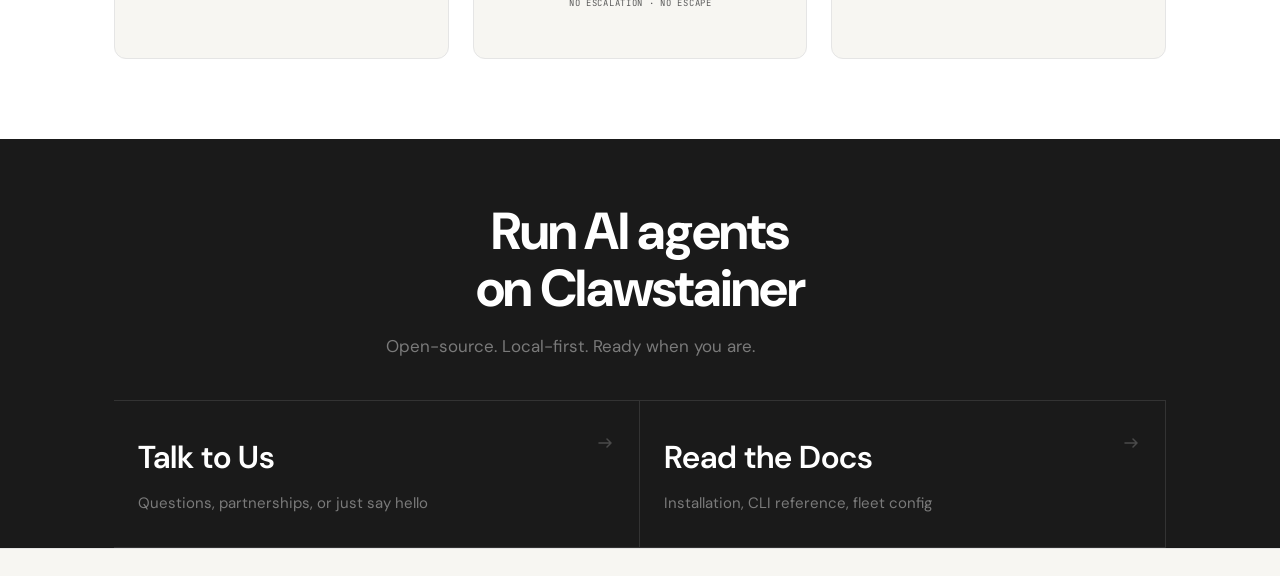
==== commit 05ccdb07: "Replace terminal chrome with branded Clawstainer panel header + live indicator" ====
--- a/index.html
+++ b/index.html
@@ -331,11 +331,24 @@
       <!-- Dark bottom half: conversational agent -->
       <div class="agent-split-bottom">
         <div class="agent-terminal-full">
-          <div class="terminal-header">
-            <span class="terminal-dot"></span>
-            <span class="terminal-dot"></span>
-            <span class="terminal-dot"></span>
-            <span class="terminal-title">clawstainer agent session</span>
+          <div class="agent-panel-header">
+            <div class="agent-panel-brand">
+              <svg width="22" height="22" viewBox="0 0 80 80" aria-hidden="true">
+                <rect x="56.00" y="36.00" width="8.00" height="8.00" rx="1.5" fill="#4A9EF5" transform="rotate(22.0 60.00 40.00)"/>
+                <rect x="50.14" y="50.14" width="8.00" height="8.00" rx="1.5" fill="#2E7CF6" transform="rotate(67.0 54.14 54.14)"/>
+                <rect x="36.00" y="56.00" width="8.00" height="8.00" rx="1.5" fill="#1B4DB3" transform="rotate(112.0 40.00 60.00)"/>
+                <rect x="21.86" y="50.14" width="8.00" height="8.00" rx="1.5" fill="#2E7CF6" transform="rotate(157.0 25.86 54.14)"/>
+                <rect x="16.00" y="36.00" width="8.00" height="8.00" rx="1.5" fill="#4A9EF5" transform="rotate(202.0 20.00 40.00)"/>
+                <rect x="21.86" y="21.86" width="8.00" height="8.00" rx="1.5" fill="#4A9EF5" transform="rotate(247.0 25.86 25.86)"/>
+                <rect x="36.00" y="16.00" width="8.00" height="8.00" rx="1.5" fill="#4A9EF5" transform="rotate(292.0 40.00 20.00)"/>
+                <rect x="50.14" y="21.86" width="8.00" height="8.00" rx="1.5" fill="#4A9EF5" transform="rotate(337.0 54.14 25.86)"/>
+              </svg>
+              <span class="agent-panel-name">clawstainer</span>
+            </div>
+            <div class="agent-panel-status">
+              <span class="agent-panel-live-dot"></span>
+              <span class="agent-panel-live-label">live</span>
+            </div>
           </div>
           <div class="agent-chat" id="agent-chat">
 
--- a/style.css
+++ b/style.css
@@ -613,27 +613,58 @@
   padding: 0 var(--space-6);
 }
 
-.agent-terminal-full .terminal-header {
+/* Branded panel header */
+.agent-panel-header {
+  display: flex;
+  align-items: center;
+  justify-content: space-between;
   padding: var(--space-4) var(--space-5);
   background: var(--terminal-surface);
-  border-radius: var(--radius-md) var(--radius-md) 0 0;
   border: 1px solid var(--terminal-border);
   border-bottom: none;
+  border-radius: var(--radius-md) var(--radius-md) 0 0;
+}
+
+.agent-panel-brand {
+  display: flex;
+  align-items: center;
+  gap: var(--space-3);
+}
+
+.agent-panel-name {
+  font-family: var(--font-display);
+  font-size: var(--text-sm);
+  font-weight: 600;
+  color: rgba(255, 255, 255, 0.85);
+  letter-spacing: -0.01em;
+}
+
+.agent-panel-status {
   display: flex;
   align-items: center;
   gap: var(--space-2);
 }
 
-.agent-terminal-full .terminal-body {
-  padding: var(--space-6) var(--space-5);
-  background: var(--terminal-surface);
-  border: 1px solid var(--terminal-border);
-  border-top: none;
-  border-radius: 0 0 var(--radius-md) var(--radius-md);
+.agent-panel-live-dot {
+  width: 7px;
+  height: 7px;
+  border-radius: 50%;
+  background: #34D399;
+  animation: pulse-live 2s ease-in-out infinite;
+}
+
+@keyframes pulse-live {
+  0%, 100% { opacity: 1; }
+  50% { opacity: 0.35; }
+}
+
+.agent-panel-live-label {
   font-family: var(--font-mono);
-  font-size: var(--text-sm);
-  line-height: 1.8;
-  overflow-x: auto;
+  font-size: 0.7rem;
+  font-weight: 500;
+  text-transform: uppercase;
+  letter-spacing: 0.08em;
+  color: #34D399;
 }
 
 /* Agent chat conversation UI */
